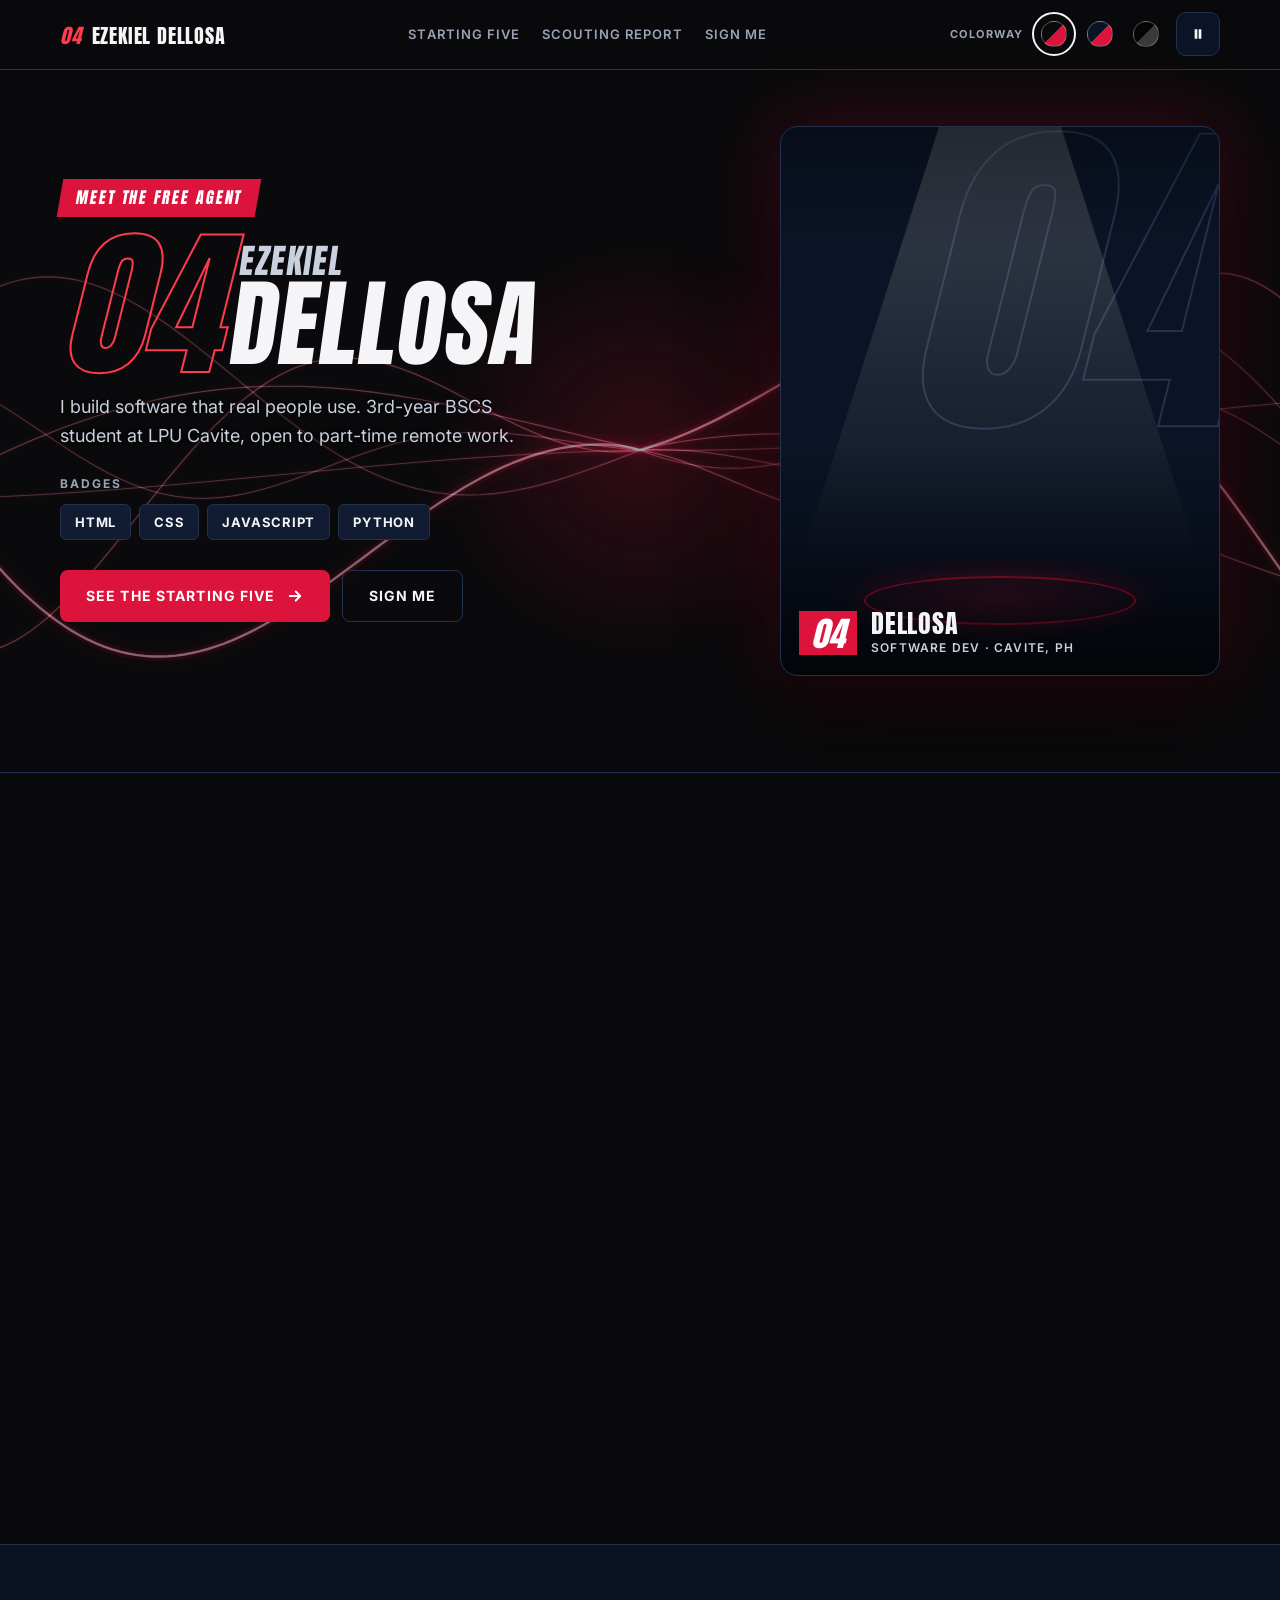
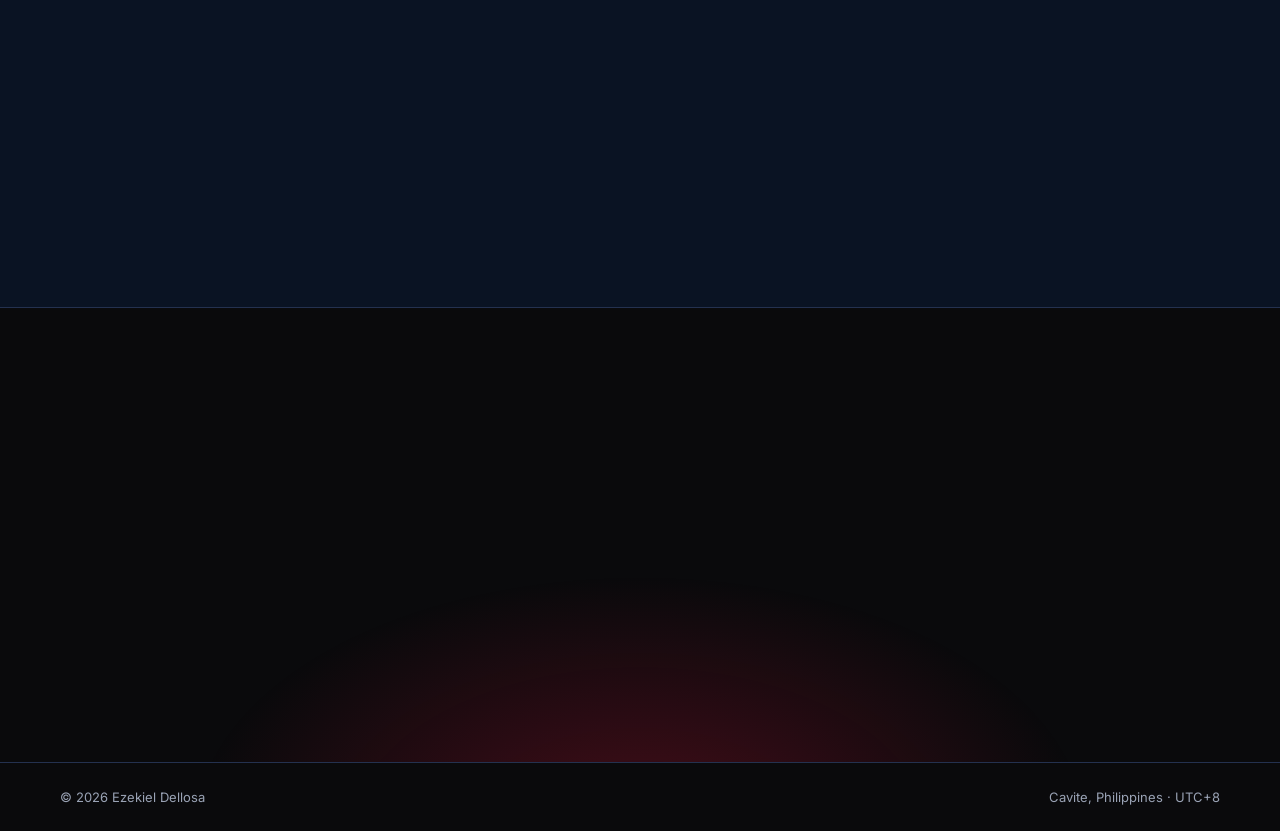
==== index.html @ 6b22ef7d "your message" ====
<!DOCTYPE html>
<html lang="en" data-colorway="crimson" data-motion="on">
<head>
  <meta charset="UTF-8">
  <meta name="viewport" content="width=device-width, initial-scale=1">
  <title>Ezekiel Dellosa | Software Developer</title>
  <meta name="description" content="Ezekiel Dellosa, #04. BSCS student at LPU Cavite building software for real clients. Open to part-time remote developer work.">
  <meta name="theme-color" content="#0A0A0C">
  <meta property="og:title" content="Ezekiel Dellosa | Software Developer">
  <meta property="og:description" content="Free agent. Open to part-time remote developer work.">
  <meta property="og:type" content="website">
  <link rel="icon" href="assets/favicon.svg" type="image/svg+xml">
  <link rel="preconnect" href="https://fonts.googleapis.com">
  <link rel="preconnect" href="https://fonts.gstatic.com" crossorigin>
  <link href="https://fonts.googleapis.com/css2?family=Anton&family=Inter:wght@400;500;600;700&display=swap" rel="stylesheet">
  <link rel="stylesheet" href="css/style.css">
  <script>
    (function () {
      var root = document.documentElement;
      root.classList.add('js');
      try {
        var saved = localStorage.getItem('colorway');
        if (saved === 'crimson' || saved === 'navy' || saved === 'blackout') {
          root.setAttribute('data-colorway', saved);
        }
        if (localStorage.getItem('motion') === 'off') {
          root.setAttribute('data-motion', 'off');
        }
      } catch (e) {}
    })();
  </script>
</head>
<body>
  <a class="skip-link" href="#main">Skip to content</a>

  <div class="intro" id="intro" aria-hidden="true">
    <div class="intro__inner">
      <div class="intro__num">04</div>
      <div class="intro__name">Ezekiel Dellosa</div>
      <div class="intro__bar"><span></span></div>
    </div>
  </div>

  <canvas class="threads" id="threads" aria-hidden="true"></canvas>

  <header class="site-header">
    <div class="wrap site-header__row">
      <a class="wordmark" href="#top"><span class="wordmark__num">04</span> Ezekiel Dellosa</a>

      <nav class="nav" aria-label="Main">
        <a href="#projects">Starting Five</a>
        <a href="#about">Scouting Report</a>
        <a href="#contact">Sign Me</a>
      </nav>

      <div class="controls">
        <span class="controls__label" id="colorway-label">Colorway</span>
        <div class="swatches" role="group" aria-labelledby="colorway-label">
          <button class="swatch swatch--crimson" type="button" data-colorway-btn="crimson" aria-pressed="true" aria-label="Crimson and black colorway"></button>
          <button class="swatch swatch--navy" type="button" data-colorway-btn="navy" aria-pressed="false" aria-label="Navy and crimson colorway"></button>
          <button class="swatch swatch--blackout" type="button" data-colorway-btn="blackout" aria-pressed="false" aria-label="Blackout colorway"></button>
        </div>
        <button class="motion-btn" type="button" id="motion-toggle" aria-pressed="false" aria-label="Pause motion">
          <svg class="icon-pause" width="16" height="16" viewBox="0 0 24 24" fill="currentColor" aria-hidden="true"><path d="M7 5h4v14H7zM13 5h4v14h-4z"/></svg>
          <svg class="icon-play" width="16" height="16" viewBox="0 0 24 24" fill="currentColor" aria-hidden="true"><path d="M7 5v14l12-7z"/></svg>
        </button>
      </div>
    </div>
  </header>

  <main id="main">
    <section class="hero" id="top">
      <div class="wrap hero__grid">
        <div class="hero__copy">
          <p class="tag" data-reveal>Meet the free agent</p>

          <h1 class="lockup" data-reveal style="--d: 80ms">
            <span class="lockup__num" aria-hidden="true">04</span>
            <span class="lockup__name">
              <span class="lockup__first">Ezekiel</span>
              <span class="lockup__last">Dellosa</span>
            </span>
          </h1>

          <p class="hero__pitch" data-reveal style="--d: 160ms">
            I build software that real people use. 3rd-year BSCS student at LPU Cavite,
            open to part-time remote work.
          </p>

          <div class="badges" data-reveal style="--d: 240ms">
            <p class="eyebrow">Badges</p>
            <ul>
              <li>HTML</li>
              <li>CSS</li>
              <li>JavaScript</li>
              <li>Python</li>
            </ul>
          </div>

          <div class="cta-row" data-reveal style="--d: 320ms">
            <a class="btn btn--primary" href="#projects">
              <span class="btn__label">See the Starting Five</span>
              <svg class="btn__arrow" width="18" height="18" viewBox="0 0 24 24" fill="none" stroke="currentColor" stroke-width="2.5" stroke-linecap="round" stroke-linejoin="round" aria-hidden="true"><path d="M5 12h14M13 6l6 6-6 6"/></svg>
            </a>
            <a class="btn btn--ghost" href="#contact">
              <span class="btn__label">Sign me</span>
            </a>
          </div>
        </div>

        <div class="stage" id="stage" data-reveal="right" style="--d: 200ms">
          <div class="stage__num" aria-hidden="true">04</div>
          <div class="stage__beam" aria-hidden="true"></div>
          <div class="stage__floor" aria-hidden="true"></div>
          <div class="stage__ring" aria-hidden="true"></div>

          <video class="stage__video" id="player-video" muted loop playsinline preload="metadata" aria-label="Ezekiel Dellosa on the court">
            <source src="assets/player.webm" type="video/webm">
            <source src="assets/player.mp4" type="video/mp4">
          </video>

          <div class="stage__shade" aria-hidden="true"></div>
          <div class="stage__plate" aria-hidden="true">
            <span class="stage__plate-num">04</span>
            <span class="stage__plate-text">
              <strong>Dellosa</strong>
              <small>Software Dev · Cavite, PH</small>
            </span>
          </div>
        </div>
      </div>
    </section>

    <section class="section" id="projects">
      <div class="wrap">
        <p class="eyebrow eyebrow--hi" data-reveal>01 · Starting Five</p>
        <h2 class="section__title" data-reveal style="--d: 60ms">The projects</h2>
        <p class="section__note" data-reveal style="--d: 120ms">Tap the card to flip it and read the stats.</p>

        <div class="cards">
          <button class="flip" type="button" id="flip-card" aria-pressed="false" aria-label="Gym Management System. Flip card to read the stats" data-reveal="left">
            <span class="flip__inner">
              <span class="flip__face flip__front">
                <span class="flip__top"><span class="hi">Rookie card</span><span>#01</span></span>
                <span class="flip__shot">
                  <span class="flip__shot-num" aria-hidden="true">01</span>
                </span>
                <span class="flip__info">
                  <span class="flip__name">Gym Management System</span>
                  <span class="flip__meta">Built for a real client · Tap to flip</span>
                </span>
              </span>
              <span class="flip__face flip__back">
                <span class="flip__back-title">Stat sheet</span>
                <span class="stat">
                  <span class="stat__label">The problem</span>
                  <span class="stat__text">The gym ran its memberships on handwritten log-ins and paper cards, so the finances were hard to track.</span>
                </span>
                <span class="stat">
                  <span class="stat__label">The play</span>
                  <span class="stat__text">Organized member and membership records, plus a clear finance view for the owner.</span>
                </span>
                <span class="stat">
                  <span class="stat__label">Status</span>
                  <span class="stat__text">In development</span>
                </span>
                <span class="flip__meta">Tap to flip back</span>
              </span>
            </span>
          </button>

          <div class="slot" data-reveal style="--d: 100ms">
            <span class="slot__num" aria-hidden="true">02</span>
            <span class="slot__label">#02</span>
            <span class="slot__name">On the bench</span>
            <span class="slot__text">Next project is in the works.</span>
          </div>

          <div class="slot" data-reveal="right" style="--d: 200ms">
            <span class="slot__num" aria-hidden="true">03</span>
            <span class="slot__label">#03</span>
            <span class="slot__name">On the bench</span>
            <span class="slot__text">Roster spot open.</span>
          </div>
        </div>
      </div>
    </section>

    <section class="section section--panel" id="about">
      <div class="wrap about">
        <div class="about__copy">
          <p class="eyebrow eyebrow--hi" data-reveal>02 · Scouting Report</p>
          <h2 class="section__title" data-reveal style="--d: 60ms">The player</h2>
          <p class="about__text" data-reveal style="--d: 120ms">
            3rd-year BSCS student at Lyceum of the Philippines University Cavite.
            I like building things people actually end up using, and I'm looking for a
            part-time developer role I can do from home.
          </p>
        </div>

        <div class="sheet">
          <div class="sheet__cell" data-reveal="left">
            <span class="stat__label">Position</span>
            <span class="sheet__value">Software Dev</span>
          </div>
          <div class="sheet__cell" data-reveal="right" style="--d: 80ms">
            <span class="stat__label">Home court</span>
            <span class="sheet__value">Cavite · UTC+8</span>
          </div>
          <div class="sheet__cell" data-reveal="left" style="--d: 160ms">
            <span class="stat__label">Plays</span>
            <span class="sheet__value">HTML · CSS · JS · Python</span>
          </div>
          <div class="sheet__cell" data-reveal="right" style="--d: 240ms">
            <span class="stat__label">Developing</span>
            <span class="sheet__value">Neon · Supabase · Firebase</span>
          </div>
        </div>
      </div>
    </section>

    <section class="section contact" id="contact">
      <div class="wrap contact__inner">
        <p class="eyebrow eyebrow--hi" data-reveal>03 · Sign Me</p>
        <h2 class="contact__title" data-reveal style="--d: 60ms">Ready to sign.</h2>
        <p class="contact__text" data-reveal style="--d: 120ms">
          Open to part-time, work-from-home developer roles. Email is the fastest way to reach me.
        </p>
        <div class="cta-row cta-row--center" data-reveal style="--d: 180ms">
          <!-- TODO: put my email here -->
          <a class="btn btn--primary" href="mailto:">
            <span class="btn__label">Email me</span>
            <svg class="btn__arrow" width="18" height="18" viewBox="0 0 24 24" fill="none" stroke="currentColor" stroke-width="2.5" stroke-linecap="round" stroke-linejoin="round" aria-hidden="true"><path d="M5 12h14M13 6l6 6-6 6"/></svg>
          </a>
          <a class="btn btn--ghost" href="https://github.com/zleww" target="_blank" rel="noopener">
            <span class="btn__label">GitHub</span>
          </a>
        </div>
      </div>
    </section>
  </main>

  <footer class="site-footer">
    <div class="wrap site-footer__row">
      <span>&copy; <span id="year">2026</span> Ezekiel Dellosa</span>
      <span>Cavite, Philippines · UTC+8</span>
    </div>
  </footer>

  <script src="js/threads.js" defer></script>
  <script src="js/main.js" defer></script>
</body>
</html>
---- css/style.css ----
/* ---------- colorways ---------- */

:root,
[data-colorway="crimson"] {
  --bg: #0a0a0c;
  --panel: #0b1426;
  --panel-2: #111c33;
  --line: #24314f;
  --accent: #dc143c;
  --on-accent: #ffffff;
  --hi: #ff3b4e;
  --glow: rgba(220, 20, 60, 0.28);
  --shine: rgba(255, 255, 255, 0.35);
  --thread: 220, 20, 60;
  --thread-core: 255, 214, 222;

  --text: #f5f5f7;
  --soft: #c9d0de;
  --muted: #9aa3b5;

  --display: "Anton", Impact, "Arial Narrow Bold", sans-serif;
  --body: "Inter", system-ui, -apple-system, "Segoe UI", sans-serif;
}

[data-colorway="navy"] {
  --bg: #0b1426;
  --panel: #111c33;
  --panel-2: #1a2848;
  --line: #2a3a5e;
  --glow: rgba(220, 20, 60, 0.24);
}

[data-colorway="blackout"] {
  --bg: #050505;
  --panel: #111111;
  --panel-2: #1c1c1c;
  --line: #2c2c2c;
  --accent: #f5f5f7;
  --on-accent: #0a0a0c;
  --hi: #f5f5f7;
  --glow: rgba(245, 245, 247, 0.14);
  --shine: rgba(0, 0, 0, 0.18);
  --thread: 235, 235, 240;
  --thread-core: 255, 255, 255;
}

/* ---------- base ---------- */

*,
*::before,
*::after {
  box-sizing: border-box;
}

html {
  scroll-behavior: smooth;
  -webkit-text-size-adjust: 100%;
}

body {
  margin: 0;
  background: var(--bg);
  color: var(--text);
  font-family: var(--body);
  font-size: 16px;
  line-height: 1.6;
  overflow-x: hidden;
  transition: background-color 0.4s ease;
}

h1,
h2,
p,
ul {
  margin: 0;
}

ul {
  padding: 0;
  list-style: none;
}

a {
  color: inherit;
  text-decoration: none;
}

button {
  font: inherit;
  color: inherit;
}

a:focus-visible,
button:focus-visible {
  outline: 2px solid var(--hi);
  outline-offset: 3px;
}

.wrap {
  width: 100%;
  max-width: 1200px;
  margin: 0 auto;
  padding: 0 20px;
}

.skip-link {
  position: absolute;
  left: 12px;
  top: -60px;
  z-index: 200;
  padding: 10px 16px;
  background: var(--accent);
  color: var(--on-accent);
  font-weight: 700;
  border-radius: 6px;
}

.skip-link:focus {
  top: 12px;
}

.eyebrow {
  font-size: 12px;
  font-weight: 700;
  letter-spacing: 0.16em;
  text-transform: uppercase;
  color: var(--muted);
}

.eyebrow--hi,
.hi {
  color: var(--hi);
}

/* ---------- background threads ---------- */

.threads {
  position: fixed;
  inset: 0;
  width: 100%;
  height: 100%;
  z-index: 0;
  pointer-events: none;
  opacity: 0.6;
}

.site-header,
main,
.site-footer {
  position: relative;
  z-index: 1;
}

/* ---------- opening ---------- */

.intro {
  display: none;
}

.js .intro {
  position: fixed;
  inset: 0;
  z-index: 100;
  display: flex;
  align-items: center;
  justify-content: center;
  background: var(--bg);
  clip-path: inset(0 0 0 0);
  transition: clip-path 0.75s cubic-bezier(0.7, 0, 0.2, 1);
}

.js .intro.is-leaving {
  clip-path: inset(0 0 100% 0);
}

.js .intro.is-gone {
  display: none;
}

.intro__inner {
  display: flex;
  flex-direction: column;
  align-items: center;
  gap: 10px;
  padding: 0 20px;
  text-align: center;
  transition: transform 0.75s cubic-bezier(0.7, 0, 0.2, 1), opacity 0.5s ease;
}

.intro.is-leaving .intro__inner {
  transform: translateY(-40px);
  opacity: 0;
}

.intro__num {
  font-family: var(--display);
  font-style: italic;
  font-size: clamp(120px, 30vw, 240px);
  line-height: 0.85;
  color: transparent;
  -webkit-text-stroke: 2px var(--hi);
  animation: intro-num 0.7s cubic-bezier(0.2, 0.8, 0.2, 1) both;
}

.intro__name {
  font-family: var(--display);
  font-size: clamp(26px, 6vw, 44px);
  letter-spacing: 0.06em;
  text-transform: uppercase;
  animation: intro-name 0.6s cubic-bezier(0.2, 0.8, 0.2, 1) 0.25s both;
}

.intro__bar {
  width: min(260px, 60vw);
  height: 4px;
  margin-top: 14px;
  background: var(--line);
  overflow: hidden;
}

.intro__bar span {
  display: block;
  height: 100%;
  background: var(--accent);
  transform-origin: left;
  animation: intro-bar 1.1s cubic-bezier(0.6, 0, 0.2, 1) 0.3s both;
}

@keyframes intro-num {
  from { opacity: 0; transform: scale(1.5) skewX(-8deg); }
  to   { opacity: 1; transform: scale(1) skewX(-8deg); }
}

@keyframes intro-name {
  from { opacity: 0; transform: translateY(18px); letter-spacing: 0.3em; }
  to   { opacity: 1; transform: translateY(0); letter-spacing: 0.06em; }
}

@keyframes intro-bar {
  from { transform: scaleX(0); }
  to   { transform: scaleX(1); }
}

/* ---------- scroll reveal ---------- */

.js [data-reveal] {
  opacity: 0;
  transform: translateY(28px);
  transition: opacity 0.6s ease-out, transform 0.6s cubic-bezier(0.2, 0.8, 0.2, 1);
  transition-delay: var(--d, 0ms);
}

.js [data-reveal="left"] {
  transform: translateX(-36px);
}

.js [data-reveal="right"] {
  transform: translateX(36px);
}

.js [data-reveal].is-in {
  opacity: 1;
  transform: none;
}

/* ---------- header ---------- */

.site-header {
  border-bottom: 1px solid var(--line);
  background: var(--bg);
  background: color-mix(in srgb, var(--bg) 82%, transparent);
  -webkit-backdrop-filter: blur(10px);
  backdrop-filter: blur(10px);
  transition: background-color 0.4s ease;
}

.site-header__row {
  display: flex;
  flex-wrap: wrap;
  align-items: center;
  justify-content: space-between;
  gap: 6px 24px;
  padding-top: 12px;
  padding-bottom: 12px;
}

.wordmark {
  display: inline-flex;
  align-items: baseline;
  gap: 10px;
  min-height: 44px;
  padding-top: 8px;
  font-family: var(--display);
  font-size: 20px;
  letter-spacing: 0.04em;
  text-transform: uppercase;
  white-space: nowrap;
}

.wordmark__num {
  color: var(--hi);
  font-style: italic;
}

.nav {
  display: flex;
  flex-wrap: wrap;
  gap: 0 22px;
  font-size: 13px;
  font-weight: 600;
  letter-spacing: 0.08em;
  text-transform: uppercase;
}

.nav a {
  position: relative;
  display: block;
  padding: 12px 0;
  color: var(--muted);
  transition: color 0.2s ease;
}

.nav a::after {
  content: "";
  position: absolute;
  left: 0;
  right: 0;
  bottom: 6px;
  height: 2px;
  background: var(--accent);
  transform: scaleX(0);
  transform-origin: left;
  transition: transform 0.25s ease-out;
}

.nav a:hover {
  color: var(--text);
}

.nav a:hover::after {
  transform: scaleX(1);
}

.controls {
  display: flex;
  align-items: center;
  gap: 8px;
}

.controls__label {
  font-size: 11px;
  font-weight: 700;
  letter-spacing: 0.14em;
  text-transform: uppercase;
  color: var(--muted);
}

.swatches {
  display: flex;
  gap: 2px;
}

.swatch {
  width: 44px;
  height: 44px;
  padding: 7px;
  background: none;
  border: 2px solid transparent;
  border-radius: 50%;
  cursor: pointer;
  transition: transform 0.16s ease-out, border-color 0.2s ease;
}

.swatch::before {
  content: "";
  display: block;
  width: 100%;
  height: 100%;
  border-radius: 50%;
  border: 1px solid rgba(255, 255, 255, 0.25);
}

.swatch--crimson::before  { background: linear-gradient(135deg, #0a0a0c 50%, #dc143c 50%); }
.swatch--navy::before     { background: linear-gradient(135deg, #0b1426 50%, #dc143c 50%); }
.swatch--blackout::before { background: linear-gradient(135deg, #050505 50%, #3a3a3a 50%); }

.swatch:hover {
  transform: scale(1.08);
}

.swatch[aria-pressed="true"] {
  border-color: var(--text);
}

.motion-btn {
  display: flex;
  align-items: center;
  justify-content: center;
  width: 44px;
  height: 44px;
  background: var(--panel);
  border: 1px solid var(--line);
  border-radius: 10px;
  cursor: pointer;
  transition: border-color 0.2s ease, transform 0.15s ease-out;
}

.motion-btn:hover {
  border-color: var(--hi);
}

.motion-btn:active {
  transform: scale(0.94);
}

.motion-btn .icon-play,
[data-motion="off"] .motion-btn .icon-pause {
  display: none;
}

[data-motion="off"] .motion-btn .icon-play {
  display: block;
}

/* ---------- buttons ---------- */

.btn {
  position: relative;
  isolation: isolate;
  display: inline-flex;
  align-items: center;
  justify-content: center;
  gap: 10px;
  min-height: 52px;
  padding: 0 26px;
  border-radius: 8px;
  overflow: hidden;
  font-size: 14px;
  font-weight: 700;
  letter-spacing: 0.08em;
  text-transform: uppercase;
  cursor: pointer;
  transition: transform 0.2s ease-out, box-shadow 0.3s ease-out, color 0.3s ease, border-color 0.3s ease;
}

.btn__label,
.btn__arrow {
  position: relative;
  z-index: 1;
}

.btn__arrow {
  transition: transform 0.25s cubic-bezier(0.2, 0.8, 0.2, 1);
}

.btn:hover {
  transform: translateY(-3px);
}

.btn:hover .btn__arrow {
  transform: translateX(6px);
}

.btn:active {
  transform: translateY(0) scale(0.97);
  transition-duration: 0.08s;
}

.btn--primary {
  background: var(--accent);
  color: var(--on-accent);
  animation: btn-ring 3.2s ease-out infinite;
}

.btn--primary::before {
  content: "";
  position: absolute;
  top: 0;
  bottom: 0;
  left: 0;
  width: 60%;
  z-index: 0;
  background: linear-gradient(90deg, transparent, var(--shine), transparent);
  transform: translateX(-180%) skewX(-20deg);
  animation: btn-shine 4.5s ease-in-out infinite;
}

.btn--primary:hover {
  box-shadow: 0 14px 34px var(--glow);
  animation-play-state: paused;
}

.btn--ghost {
  border: 1px solid var(--line);
  color: var(--text);
}

.btn--ghost::before {
  content: "";
  position: absolute;
  inset: 0;
  z-index: 0;
  background: var(--accent);
  transform: scaleX(0);
  transform-origin: left;
  transition: transform 0.35s cubic-bezier(0.2, 0.8, 0.2, 1);
}

.btn--ghost:hover {
  color: var(--on-accent);
  border-color: var(--accent);
}

.btn--ghost:hover::before {
  transform: scaleX(1);
}

@keyframes btn-shine {
  0%, 55% { transform: translateX(-180%) skewX(-20deg); }
  100%    { transform: translateX(320%) skewX(-20deg); }
}

@keyframes btn-ring {
  0%        { box-shadow: 0 0 0 0 var(--glow); }
  60%, 100% { box-shadow: 0 0 0 16px transparent; }
}

.cta-row {
  display: flex;
  flex-wrap: wrap;
  gap: 12px;
}

.cta-row--center {
  justify-content: center;
}

/* ---------- hero ---------- */

.hero {
  position: relative;
  padding: 40px 0 72px;
}

.hero__grid {
  display: flex;
  flex-wrap: wrap;
  align-items: center;
  gap: 40px 56px;
}

.hero__copy {
  flex: 1 1 380px;
  min-width: 0;
}

.tag {
  display: inline-block;
  padding: 6px 16px;
  background: var(--accent);
  color: var(--on-accent);
  font-family: var(--display);
  font-size: 16px;
  letter-spacing: 0.12em;
  text-transform: uppercase;
}

.js .tag[data-reveal] {
  transform: translateY(28px) skewX(-10deg);
}

.js .tag[data-reveal].is-in,
.tag {
  transform: skewX(-10deg);
}

.lockup {
  display: flex;
  align-items: flex-end;
  gap: 16px;
  margin-top: 24px;
  font-weight: 400;
}

.lockup__num {
  font-family: var(--display);
  font-style: italic;
  font-size: clamp(96px, 14vw, 160px);
  line-height: 0.8;
  color: transparent;
  -webkit-text-stroke: 2px var(--hi);
}

.lockup__name {
  display: flex;
  flex-direction: column;
  min-width: 0;
  font-family: var(--display);
  text-transform: uppercase;
  transform: skewX(-8deg);
}

.lockup__first {
  font-size: clamp(24px, 3.2vw, 34px);
  line-height: 1;
  letter-spacing: 0.04em;
  color: var(--soft);
}

.lockup__last {
  font-size: clamp(50px, 8vw, 96px);
  line-height: 0.95;
  letter-spacing: 0.01em;
}

.hero__pitch {
  max-width: 480px;
  margin-top: 24px;
  font-size: 18px;
  color: var(--soft);
  text-shadow: 0 0 14px var(--bg), 0 0 4px var(--bg);
}

.badges {
  margin-top: 24px;
}

.badges ul {
  display: flex;
  flex-wrap: wrap;
  gap: 8px;
  margin-top: 10px;
}

.badges li {
  padding: 7px 14px;
  background: var(--panel-2);
  border: 1px solid var(--line);
  border-radius: 6px;
  font-size: 13px;
  font-weight: 700;
  letter-spacing: 0.06em;
  text-transform: uppercase;
  transition: border-color 0.2s ease, transform 0.2s ease-out;
}

.badges li:hover {
  border-color: var(--hi);
  transform: translateY(-2px);
}

.hero .cta-row {
  margin-top: 30px;
}

/* ---------- player stage ---------- */

.stage {
  position: relative;
  flex: 0 1 440px;
  width: 100%;
  max-width: 440px;
  margin: 0 auto;
  aspect-ratio: 4 / 5;
  overflow: hidden;
  background: var(--panel);
  border: 1px solid var(--line);
  border-radius: 18px;
  box-shadow: 0 40px 90px rgba(0, 0, 0, 0.55), 0 0 80px var(--glow);
  transition: background-color 0.4s ease, border-color 0.4s ease, box-shadow 0.4s ease;
}

.stage__num {
  position: absolute;
  right: -4%;
  top: 2%;
  font-family: var(--display);
  font-style: italic;
  font-size: clamp(220px, 60vw, 340px);
  line-height: 0.85;
  color: transparent;
  -webkit-text-stroke: 2px var(--line);
}

.stage__beam {
  position: absolute;
  left: 50%;
  top: -40px;
  width: 110%;
  height: 110%;
  margin-left: -55%;
  background: linear-gradient(to bottom, rgba(255, 246, 232, 0.2), transparent 80%);
  clip-path: polygon(40% 0, 60% 0, 100% 100%, 0 100%);
  animation: beam 18s ease-in-out infinite alternate;
}

.stage__floor {
  position: absolute;
  left: 50%;
  bottom: 6%;
  width: 80%;
  height: 16%;
  margin-left: -40%;
  border-radius: 50%;
  background: radial-gradient(closest-side, var(--glow), transparent);
  animation: floor 9s ease-in-out infinite alternate;
}

.stage__ring {
  position: absolute;
  left: 50%;
  bottom: 9%;
  width: 62%;
  height: 9%;
  margin-left: -31%;
  border: 2px solid var(--accent);
  border-radius: 50%;
  box-shadow: 0 0 24px var(--glow);
  opacity: 0.85;
}

.stage__video {
  position: absolute;
  inset: 0;
  width: 100%;
  height: 100%;
  object-fit: cover;
  opacity: 0;
  transition: opacity 0.6s ease;
}

.stage.has-video .stage__video {
  opacity: 1;
}

.stage.has-video .stage__num,
.stage.has-video .stage__beam,
.stage.has-video .stage__floor,
.stage.has-video .stage__ring {
  display: none;
}

.stage__shade {
  position: absolute;
  inset: 0;
  background:
    linear-gradient(to top, rgba(0, 0, 0, 0.78), transparent 42%),
    linear-gradient(to bottom, rgba(0, 0, 0, 0.35), transparent 22%);
  pointer-events: none;
}

.stage__plate {
  position: absolute;
  left: 18px;
  right: 18px;
  bottom: 18px;
  display: flex;
  align-items: center;
  gap: 14px;
}

.stage__plate-num {
  padding: 2px 12px 0;
  background: var(--accent);
  color: var(--on-accent);
  font-family: var(--display);
  font-style: italic;
  font-size: 34px;
  line-height: 1.25;
}

.stage__plate-text {
  display: flex;
  flex-direction: column;
  min-width: 0;
}

.stage__plate-text strong {
  font-family: var(--display);
  font-weight: 400;
  font-size: 26px;
  line-height: 1.1;
  letter-spacing: 0.03em;
  text-transform: uppercase;
}

.stage__plate-text small {
  font-size: 12px;
  font-weight: 600;
  letter-spacing: 0.1em;
  text-transform: uppercase;
  color: var(--soft);
}

@keyframes beam {
  from { opacity: 0.55; transform: translateX(-4%); }
  to   { opacity: 1; transform: translateX(4%); }
}

@keyframes floor {
  from { opacity: 0.7; transform: scaleX(0.9); }
  to   { opacity: 1; transform: scaleX(1.05); }
}

/* ---------- sections ---------- */

.section {
  padding: 80px 0;
  border-top: 1px solid var(--line);
}

.section--panel {
  background: var(--panel);
  background: color-mix(in srgb, var(--panel) 90%, transparent);
  transition: background-color 0.4s ease;
}

.section__title {
  margin-top: 10px;
  font-family: var(--display);
  font-weight: 400;
  font-size: clamp(42px, 7vw, 68px);
  line-height: 1;
  text-transform: uppercase;
}

.section__note {
  margin-top: 12px;
  color: var(--muted);
}

/* ---------- project cards ---------- */

.cards {
  display: grid;
  grid-template-columns: repeat(auto-fit, minmax(min(300px, 100%), 1fr));
  gap: 24px;
  margin-top: 36px;
}

.flip {
  display: block;
  height: 440px;
  padding: 0;
  background: none;
  border: none;
  border-radius: 16px;
  text-align: left;
  cursor: pointer;
  perspective: 1200px;
}

.flip__inner {
  position: relative;
  display: block;
  width: 100%;
  height: 100%;
  transform-style: preserve-3d;
  transition: transform 0.7s cubic-bezier(0.3, 0.9, 0.3, 1);
}

.flip:hover .flip__inner {
  transform: translateY(-6px) rotateY(6deg);
}

.flip[aria-pressed="true"] .flip__inner {
  transform: rotateY(180deg);
}

.flip__face {
  position: absolute;
  inset: 0;
  display: flex;
  flex-direction: column;
  overflow: hidden;
  border: 10px solid var(--accent);
  border-radius: 16px;
  -webkit-backface-visibility: hidden;
  backface-visibility: hidden;
  box-shadow: 0 30px 60px rgba(0, 0, 0, 0.5);
}

.flip__front {
  background: var(--bg);
}

.flip__back {
  gap: 16px;
  padding: 20px;
  background: var(--panel);
  transform: rotateY(180deg);
}

.flip__top {
  display: flex;
  justify-content: space-between;
  padding: 12px 14px;
  font-size: 11px;
  font-weight: 700;
  letter-spacing: 0.14em;
  text-transform: uppercase;
  color: var(--muted);
}

.flip__shot {
  position: relative;
  flex: 1;
  margin: 0 14px;
  overflow: hidden;
  background:
    radial-gradient(70% 90% at 50% 110%, var(--glow), transparent 70%),
    var(--panel);
  border: 1px solid var(--line);
  border-radius: 6px;
}

.flip__shot-num {
  position: absolute;
  right: 4px;
  bottom: -18px;
  font-family: var(--display);
  font-style: italic;
  font-size: 170px;
  line-height: 1;
  color: transparent;
  -webkit-text-stroke: 2px var(--line);
}

.flip__info {
  display: flex;
  flex-direction: column;
  gap: 6px;
  margin-top: 14px;
  padding: 14px;
  background: var(--panel);
}

.flip__name {
  font-family: var(--display);
  font-size: 30px;
  line-height: 1;
  text-transform: uppercase;
}

.flip__meta {
  font-size: 12px;
  font-weight: 600;
  letter-spacing: 0.1em;
  text-transform: uppercase;
  color: var(--muted);
}

.flip__back .flip__meta {
  margin-top: auto;
}

.flip__back-title {
  font-family: var(--display);
  font-size: 26px;
  text-transform: uppercase;
}

.stat {
  display: flex;
  flex-direction: column;
  gap: 4px;
}

.stat__label {
  font-size: 11px;
  font-weight: 700;
  letter-spacing: 0.14em;
  text-transform: uppercase;
  color: var(--hi);
}

.stat__text {
  font-size: 15px;
  line-height: 1.5;
  color: var(--soft);
}

.slot {
  position: relative;
  display: flex;
  flex-direction: column;
  justify-content: flex-end;
  gap: 4px;
  min-height: 440px;
  padding: 24px;
  overflow: hidden;
  border: 2px dashed var(--line);
  border-radius: 16px;
}

.slot__num {
  position: absolute;
  right: 10px;
  top: 0;
  font-family: var(--display);
  font-style: italic;
  font-size: 190px;
  line-height: 1;
  color: transparent;
  -webkit-text-stroke: 2px var(--line);
}

.slot__label {
  font-size: 11px;
  font-weight: 700;
  letter-spacing: 0.14em;
  color: var(--muted);
}

.slot__name {
  font-family: var(--display);
  font-size: 28px;
  line-height: 1.05;
  text-transform: uppercase;
}

.slot__text {
  color: var(--muted);
}

/* ---------- about ---------- */

.about {
  display: flex;
  flex-wrap: wrap;
  gap: 40px 64px;
}

.about__copy {
  flex: 1 1 380px;
  min-width: 0;
}

.about__text {
  max-width: 520px;
  margin-top: 20px;
  font-size: 17px;
  color: var(--soft);
}

.sheet {
  flex: 1 1 320px;
  min-width: 0;
  display: grid;
  grid-template-columns: repeat(auto-fit, minmax(min(200px, 100%), 1fr));
  gap: 12px;
  align-content: start;
}

.sheet__cell {
  display: flex;
  flex-direction: column;
  gap: 4px;
  padding: 16px;
  background: var(--bg);
  border: 1px solid var(--line);
  border-radius: 10px;
  transition: background-color 0.4s ease, border-color 0.4s ease;
}

.sheet__value {
  font-family: var(--display);
  font-size: 22px;
  line-height: 1.2;
  text-transform: uppercase;
}

/* ---------- contact ---------- */

.contact {
  position: relative;
  padding: 96px 0;
  text-align: center;
  overflow: hidden;
}

.contact::before {
  content: "";
  position: absolute;
  inset: 0;
  background: radial-gradient(50% 80% at 50% 115%, var(--glow), transparent 70%);
  pointer-events: none;
}

.contact__inner {
  position: relative;
}

.contact__title {
  margin-top: 10px;
  font-family: var(--display);
  font-weight: 400;
  font-size: clamp(46px, 8vw, 80px);
  line-height: 1;
  text-transform: uppercase;
}

.contact__text {
  max-width: 460px;
  margin: 16px auto 0;
  font-size: 17px;
  color: var(--soft);
}

.contact .cta-row {
  margin-top: 30px;
}

/* ---------- footer ---------- */

.site-footer {
  border-top: 1px solid var(--line);
  background: var(--bg);
}

.site-footer__row {
  display: flex;
  flex-wrap: wrap;
  justify-content: space-between;
  gap: 8px;
  padding-top: 24px;
  padding-bottom: 24px;
  font-size: 13px;
  color: var(--muted);
}

/* ---------- larger screens ---------- */

@media (min-width: 900px) {
  .site-header {
    position: sticky;
    top: 0;
    z-index: 50;
  }

  .hero {
    padding: 56px 0 96px;
  }

  .section {
    scroll-margin-top: 68px;
  }

  .stage {
    margin: 0;
  }
}

/* ---------- small screens ---------- */

@media (max-width: 599px) {
  .controls__label {
    display: none;
  }

  .nav {
    order: 3;
    width: 100%;
    justify-content: space-between;
    gap: 0 12px;
    font-size: 12px;
  }

  .hero {
    padding-top: 28px;
  }

  .lockup {
    gap: 12px;
  }

  .cta-row .btn {
    flex: 1 1 auto;
  }

  .section {
    padding: 64px 0;
  }
}

/* ---------- motion off ---------- */

[data-motion="off"] *,
[data-motion="off"] *::before,
[data-motion="off"] *::after {
  animation-play-state: paused !important;
}

@media (prefers-reduced-motion: reduce) {
  html {
    scroll-behavior: auto;
  }

  *,
  *::before,
  *::after {
    animation: none !important;
    transition-duration: 0.01ms !important;
    transition-delay: 0ms !important;
  }

  .js [data-reveal] {
    opacity: 1;
    transform: none;
  }

  .js .tag[data-reveal] {
    transform: skewX(-10deg);
  }
}
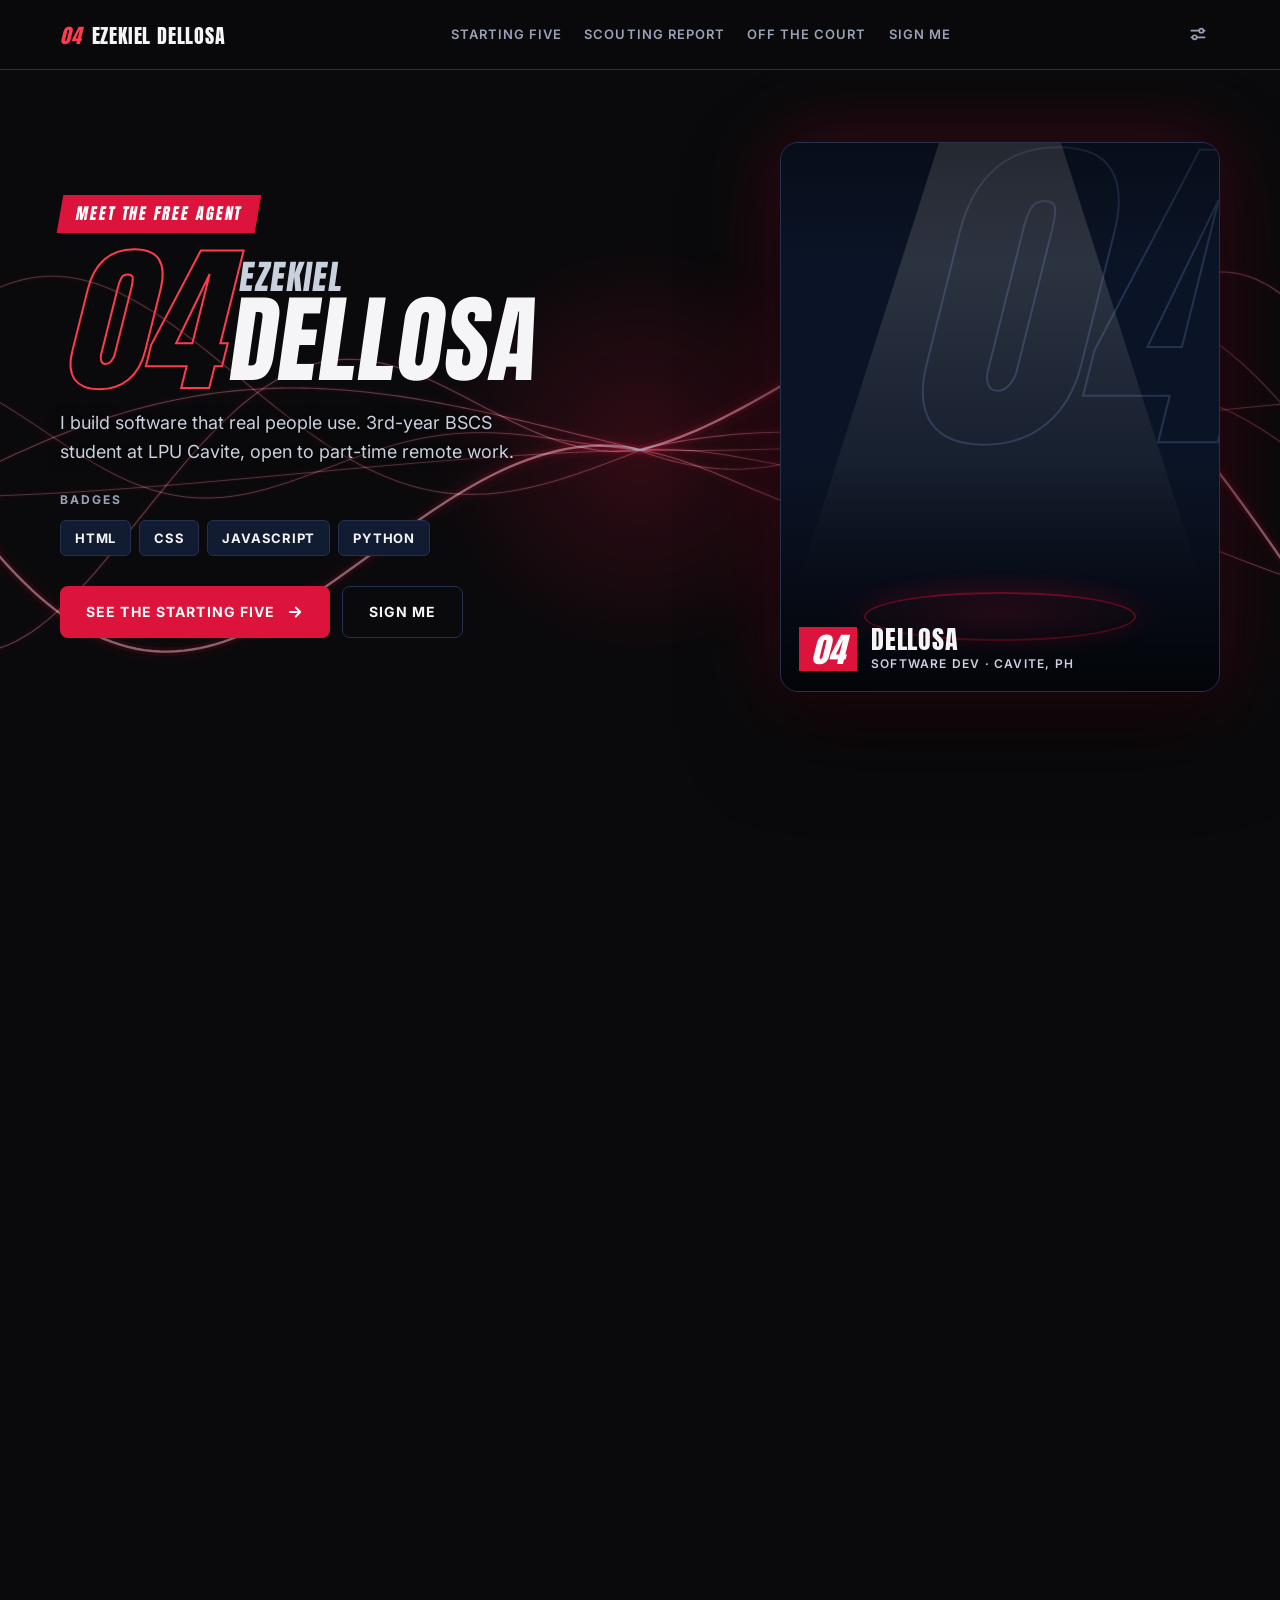
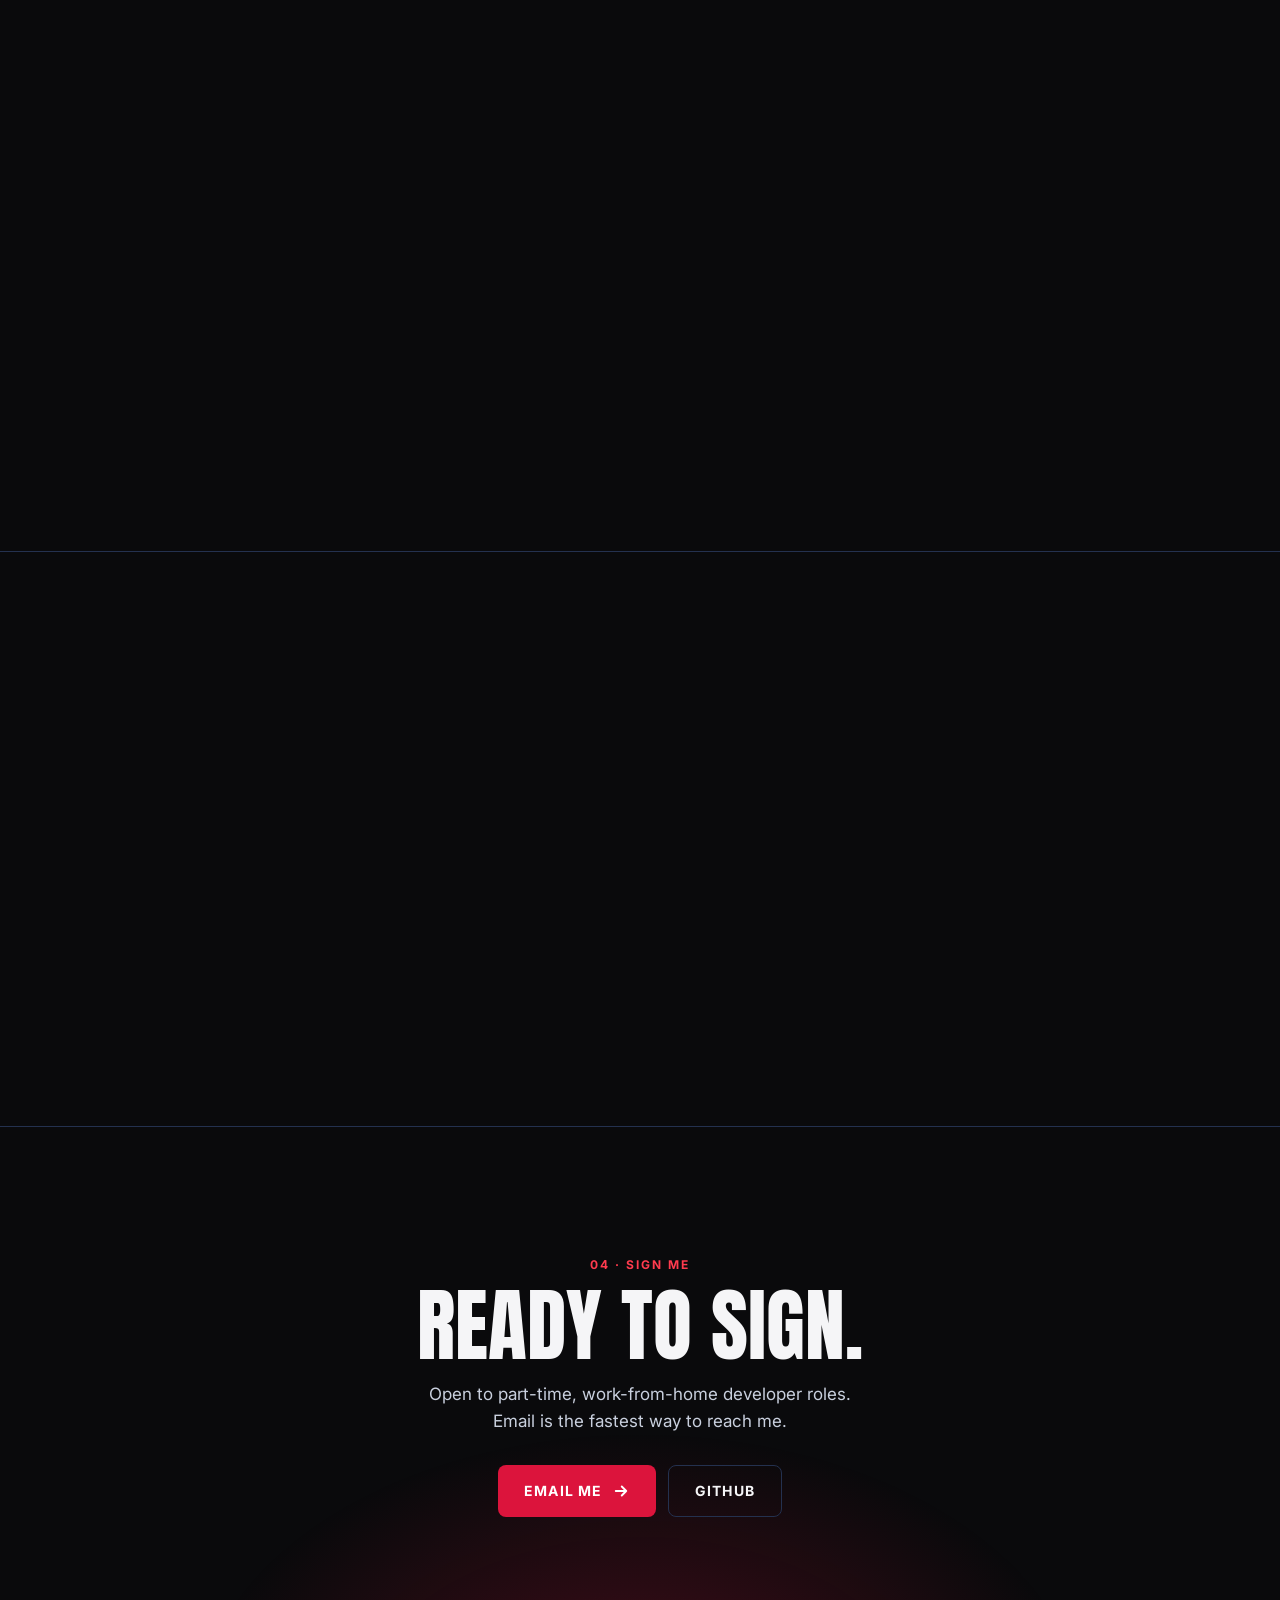
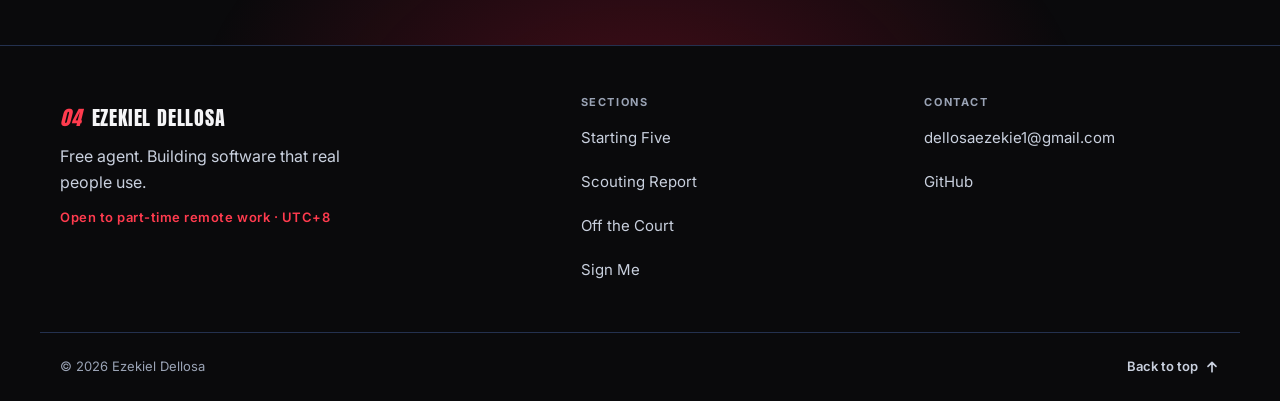
==== commit 59277613: "Add settings popover, project data file, Off the Court section, footer and 404 page" ====
--- a/index.html
+++ b/index.html
@@ -9,6 +9,12 @@
   <meta property="og:title" content="Ezekiel Dellosa | Software Developer">
   <meta property="og:description" content="Free agent. Open to part-time remote developer work.">
   <meta property="og:type" content="website">
+  <meta property="og:site_name" content="Ezekiel Dellosa">
+  <meta name="twitter:card" content="summary">
+  <meta name="twitter:title" content="Ezekiel Dellosa | Software Developer">
+  <meta name="twitter:description" content="Free agent. Open to part-time remote developer work.">
+  <!-- TODO: after the site is live, add og:url and og:image (+ twitter:image) with the full https:// address.
+       share images can't use relative paths. when the image is added, change twitter:card to summary_large_image -->
   <link rel="icon" href="assets/favicon.svg" type="image/svg+xml">
   <link rel="preconnect" href="https://fonts.googleapis.com">
   <link rel="preconnect" href="https://fonts.gstatic.com" crossorigin>
@@ -30,7 +36,7 @@
     })();
   </script>
 </head>
-<body>
+<body id="top">
   <a class="skip-link" href="#main">Skip to content</a>
 
   <div class="intro" id="intro" aria-hidden="true">
@@ -47,29 +53,42 @@
     <div class="wrap site-header__row">
       <a class="wordmark" href="#top"><span class="wordmark__num">04</span> Ezekiel Dellosa</a>
 
-      <nav class="nav" aria-label="Main">
+      <nav class="nav" id="nav" aria-label="Main">
         <a href="#projects">Starting Five</a>
         <a href="#about">Scouting Report</a>
+        <a href="#off-court">Off the Court</a>
         <a href="#contact">Sign Me</a>
       </nav>
 
-      <div class="controls">
-        <span class="controls__label" id="colorway-label">Colorway</span>
-        <div class="swatches" role="group" aria-labelledby="colorway-label">
-          <button class="swatch swatch--crimson" type="button" data-colorway-btn="crimson" aria-pressed="true" aria-label="Crimson and black colorway"></button>
-          <button class="swatch swatch--navy" type="button" data-colorway-btn="navy" aria-pressed="false" aria-label="Navy and crimson colorway"></button>
-          <button class="swatch swatch--blackout" type="button" data-colorway-btn="blackout" aria-pressed="false" aria-label="Blackout colorway"></button>
-        </div>
-        <button class="motion-btn" type="button" id="motion-toggle" aria-pressed="false" aria-label="Pause motion">
-          <svg class="icon-pause" width="16" height="16" viewBox="0 0 24 24" fill="currentColor" aria-hidden="true"><path d="M7 5h4v14H7zM13 5h4v14h-4z"/></svg>
-          <svg class="icon-play" width="16" height="16" viewBox="0 0 24 24" fill="currentColor" aria-hidden="true"><path d="M7 5v14l12-7z"/></svg>
+      <div class="settings" id="settings">
+        <button class="settings__btn" type="button" id="settings-toggle" aria-expanded="false" aria-controls="settings-panel" aria-label="Display settings">
+          <svg width="20" height="20" viewBox="0 0 24 24" fill="none" stroke="currentColor" stroke-width="2" stroke-linecap="round" aria-hidden="true"><path d="M4 8h9M19 8h1M4 16h1M11 16h9"/><circle cx="16" cy="8" r="2.5"/><circle cx="8" cy="16" r="2.5"/></svg>
         </button>
-      </div>
+
+        <div class="settings__panel" id="settings-panel" hidden>
+          <p class="settings__label" id="colorway-label">Colorway</p>
+          <div class="swatches" role="group" aria-labelledby="colorway-label">
+            <button class="swatch swatch--crimson" type="button" data-colorway-btn="crimson" aria-pressed="true" aria-label="Crimson and black colorway"></button>
+            <button class="swatch swatch--navy" type="button" data-colorway-btn="navy" aria-pressed="false" aria-label="Navy and crimson colorway"></button>
+            <button class="swatch swatch--blackout" type="button" data-colorway-btn="blackout" aria-pressed="false" aria-label="Blackout colorway"></button>
+          </div>
+
+          <div class="settings__row">
+            <span class="settings__label" id="motion-label">Motion</span>
+            <button class="switch" type="button" id="motion-toggle" role="switch" aria-checked="true" aria-labelledby="motion-label"></button>
+          </div>
+        </div>
+      </div>
+
+      <!-- menu button, only shows on phones -->
+      <button class="settings__btn nav-toggle" type="button" id="nav-toggle" aria-expanded="false" aria-controls="nav" aria-label="Menu">
+        <svg width="20" height="20" viewBox="0 0 24 24" fill="none" stroke="currentColor" stroke-width="2" stroke-linecap="round" aria-hidden="true"><path d="M4 7h16M4 12h16M4 17h16"/></svg>
+      </button>
     </div>
   </header>
 
   <main id="main">
-    <section class="hero" id="top">
+    <section class="hero">
       <div class="wrap hero__grid">
         <div class="hero__copy">
           <p class="tag" data-reveal>Meet the free agent</p>
@@ -114,8 +133,10 @@
           <div class="stage__floor" aria-hidden="true"></div>
           <div class="stage__ring" aria-hidden="true"></div>
 
-          <video class="stage__video" id="player-video" muted loop playsinline preload="metadata" aria-label="Ezekiel Dellosa on the court">
-            <source src="assets/player.webm" type="video/webm">
+          <!-- TODO: add poster="assets/player-poster.jpg" (a frame from the video) once the video is in -->
+          <!-- preload="none" so the video never slows down the first load. main.js loads it when the stage is on screen -->
+          <video class="stage__video" id="player-video" muted loop playsinline preload="none" aria-label="Ezekiel Dellosa on the court">
+            <!-- if I make a webm version, add its source line above the mp4 -->
             <source src="assets/player.mp4" type="video/mp4">
           </video>
 
@@ -137,52 +158,8 @@
         <h2 class="section__title" data-reveal style="--d: 60ms">The projects</h2>
         <p class="section__note" data-reveal style="--d: 120ms">Tap the card to flip it and read the stats.</p>
 
-        <div class="cards">
-          <button class="flip" type="button" id="flip-card" aria-pressed="false" aria-label="Gym Management System. Flip card to read the stats" data-reveal="left">
-            <span class="flip__inner">
-              <span class="flip__face flip__front">
-                <span class="flip__top"><span class="hi">Rookie card</span><span>#01</span></span>
-                <span class="flip__shot">
-                  <span class="flip__shot-num" aria-hidden="true">01</span>
-                </span>
-                <span class="flip__info">
-                  <span class="flip__name">Gym Management System</span>
-                  <span class="flip__meta">Built for a real client · Tap to flip</span>
-                </span>
-              </span>
-              <span class="flip__face flip__back">
-                <span class="flip__back-title">Stat sheet</span>
-                <span class="stat">
-                  <span class="stat__label">The problem</span>
-                  <span class="stat__text">The gym ran its memberships on handwritten log-ins and paper cards, so the finances were hard to track.</span>
-                </span>
-                <span class="stat">
-                  <span class="stat__label">The play</span>
-                  <span class="stat__text">Organized member and membership records, plus a clear finance view for the owner.</span>
-                </span>
-                <span class="stat">
-                  <span class="stat__label">Status</span>
-                  <span class="stat__text">In development</span>
-                </span>
-                <span class="flip__meta">Tap to flip back</span>
-              </span>
-            </span>
-          </button>
-
-          <div class="slot" data-reveal style="--d: 100ms">
-            <span class="slot__num" aria-hidden="true">02</span>
-            <span class="slot__label">#02</span>
-            <span class="slot__name">On the bench</span>
-            <span class="slot__text">Next project is in the works.</span>
-          </div>
-
-          <div class="slot" data-reveal="right" style="--d: 200ms">
-            <span class="slot__num" aria-hidden="true">03</span>
-            <span class="slot__label">#03</span>
-            <span class="slot__name">On the bench</span>
-            <span class="slot__text">Roster spot open.</span>
-          </div>
-        </div>
+        <div class="cards" id="cards"></div>
+        <noscript><p class="section__note">Turn on JavaScript to see the projects.</p></noscript>
       </div>
     </section>
 
@@ -219,35 +196,109 @@
       </div>
     </section>
 
+    <section class="section" id="off-court">
+      <div class="wrap">
+        <p class="eyebrow eyebrow--hi" data-reveal>03 · Off the Court</p>
+        <h2 class="section__title" data-reveal style="--d: 60ms">The person</h2>
+        <p class="section__note" data-reveal style="--d: 120ms">What I'm into when I'm not coding.</p>
+
+        <!-- TODO: rewrite these lines in my own words -->
+        <ul class="court">
+          <li class="court__item" data-reveal>
+            <span class="stat__label">The game</span>
+            <span class="court__name">Basketball</span>
+            <span class="court__text">It's where the 04 comes from.</span>
+          </li>
+          <li class="court__item" data-reveal style="--d: 80ms">
+            <span class="stat__label">Training</span>
+            <span class="court__name">Gym</span>
+            <span class="court__text">Where I am when I'm not on the court.</span>
+          </li>
+          <li class="court__item" data-reveal style="--d: 160ms">
+            <span class="stat__label">Collection</span>
+            <span class="court__name">Sneakers</span>
+            <span class="court__text">I collect them, and the colorway matters.</span>
+          </li>
+          <li class="court__item" data-reveal style="--d: 240ms">
+            <span class="stat__label">Soundtrack</span>
+            <span class="court__name">Music</span>
+            <span class="court__text">There's always something playing.</span>
+          </li>
+          <li class="court__item" data-reveal style="--d: 320ms">
+            <span class="stat__label">Style</span>
+            <span class="court__name">Decorating</span>
+            <span class="court__text">I like things in my own colors. This site has three.</span>
+          </li>
+        </ul>
+      </div>
+    </section>
+
     <section class="section contact" id="contact">
       <div class="wrap contact__inner">
-        <p class="eyebrow eyebrow--hi" data-reveal>03 · Sign Me</p>
+        <p class="eyebrow eyebrow--hi" data-reveal>04 · Sign Me</p>
         <h2 class="contact__title" data-reveal style="--d: 60ms">Ready to sign.</h2>
         <p class="contact__text" data-reveal style="--d: 120ms">
           Open to part-time, work-from-home developer roles. Email is the fastest way to reach me.
         </p>
         <div class="cta-row cta-row--center" data-reveal style="--d: 180ms">
-          <!-- TODO: put my email here -->
-          <a class="btn btn--primary" href="mailto:">
+          <a class="btn btn--primary" href="mailto:dellosaezekie1@gmail.com">
             <span class="btn__label">Email me</span>
             <svg class="btn__arrow" width="18" height="18" viewBox="0 0 24 24" fill="none" stroke="currentColor" stroke-width="2.5" stroke-linecap="round" stroke-linejoin="round" aria-hidden="true"><path d="M5 12h14M13 6l6 6-6 6"/></svg>
           </a>
           <a class="btn btn--ghost" href="https://github.com/zleww" target="_blank" rel="noopener">
             <span class="btn__label">GitHub</span>
           </a>
+          <!-- TODO: add my LinkedIn URL here
+          <a class="btn btn--ghost" href="" target="_blank" rel="noopener">
+            <span class="btn__label">LinkedIn</span>
+          </a>
+          -->
         </div>
       </div>
     </section>
   </main>
 
   <footer class="site-footer">
+    <div class="wrap site-footer__grid">
+      <div class="site-footer__brand">
+        <a class="wordmark" href="#top"><span class="wordmark__num">04</span> Ezekiel Dellosa</a>
+        <p class="site-footer__tag">Free agent. Building software that real people use.</p>
+        <p class="site-footer__status">Open to part-time remote work · UTC+8</p>
+      </div>
+
+      <nav class="site-footer__col" aria-label="Footer">
+        <p class="site-footer__head">Sections</p>
+        <ul>
+          <li><a href="#projects">Starting Five</a></li>
+          <li><a href="#about">Scouting Report</a></li>
+          <li><a href="#off-court">Off the Court</a></li>
+          <li><a href="#contact">Sign Me</a></li>
+        </ul>
+      </nav>
+
+      <div class="site-footer__col">
+        <p class="site-footer__head">Contact</p>
+        <ul>
+          <li><a href="mailto:dellosaezekie1@gmail.com">dellosaezekie1@gmail.com</a></li>
+          <li><a href="https://github.com/zleww" target="_blank" rel="noopener">GitHub</a></li>
+          <!-- TODO: add my LinkedIn URL here
+          <li><a href="" target="_blank" rel="noopener">LinkedIn</a></li>
+          -->
+        </ul>
+      </div>
+    </div>
+
     <div class="wrap site-footer__row">
       <span>&copy; <span id="year">2026</span> Ezekiel Dellosa</span>
-      <span>Cavite, Philippines · UTC+8</span>
+      <a class="site-footer__top" href="#top">
+        Back to top
+        <svg width="16" height="16" viewBox="0 0 24 24" fill="none" stroke="currentColor" stroke-width="2.5" stroke-linecap="round" stroke-linejoin="round" aria-hidden="true"><path d="M12 19V5M6 11l6-6 6 6"/></svg>
+      </a>
     </div>
   </footer>
 
   <script src="js/threads.js" defer></script>
+  <script src="js/projects.js" defer></script>
   <script src="js/main.js" defer></script>
 </body>
 </html>
--- a/css/style.css
+++ b/css/style.css
@@ -245,8 +245,8 @@
 
 .js [data-reveal] {
   opacity: 0;
-  transform: translateY(28px);
-  transition: opacity 0.6s ease-out, transform 0.6s cubic-bezier(0.2, 0.8, 0.2, 1);
+  transform: translateY(36px);
+  transition: opacity 0.7s ease-out, transform 0.7s cubic-bezier(0.2, 0.8, 0.2, 1);
   transition-delay: var(--d, 0ms);
 }
 
@@ -263,9 +263,24 @@
   transform: none;
 }
 
+/* whole section fades in too, smaller move than the elements inside */
+.js main > section {
+  opacity: 0;
+  transform: translateY(32px);
+  transition: opacity 0.7s ease-out, transform 0.7s ease-out;
+}
+
+.js main > section.is-in {
+  opacity: 1;
+  transform: none;
+}
+
 /* ---------- header ---------- */
 
 .site-header {
+  position: sticky;
+  top: 0;
+  z-index: 50;
   border-bottom: 1px solid var(--line);
   background: var(--bg);
   background: color-mix(in srgb, var(--bg) 82%, transparent);
@@ -314,7 +329,9 @@
 
 .nav a {
   position: relative;
-  display: block;
+  display: flex;
+  align-items: center;
+  min-height: 44px;
   padding: 12px 0;
   color: var(--muted);
   transition: color 0.2s ease;
@@ -341,13 +358,57 @@
   transform: scaleX(1);
 }
 
-.controls {
+/* settings button + popover */
+
+.settings {
+  position: relative;
+}
+
+.settings__btn {
   display: flex;
   align-items: center;
-  gap: 8px;
-}
-
-.controls__label {
+  justify-content: center;
+  width: 44px;
+  height: 44px;
+  padding: 0;
+  background: none;
+  border: 1px solid transparent;
+  border-radius: 10px;
+  color: var(--muted);
+  cursor: pointer;
+  transition: color 0.2s ease, background-color 0.2s ease, border-color 0.2s ease;
+}
+
+.settings__btn:hover,
+.settings__btn[aria-expanded="true"] {
+  color: var(--text);
+  background: var(--panel);
+  border-color: var(--line);
+}
+
+.settings__panel {
+  position: absolute;
+  top: calc(100% + 8px);
+  right: 0;
+  z-index: 60;
+  width: 196px;
+  padding: 14px;
+  background: var(--panel);
+  border: 1px solid var(--line);
+  border-radius: 12px;
+  box-shadow: 0 16px 40px rgba(0, 0, 0, 0.45);
+  animation: panel-in 0.16s ease-out;
+}
+
+.settings__panel[hidden] {
+  display: none;
+}
+
+@keyframes panel-in {
+  from { opacity: 0; transform: translateY(-6px); }
+}
+
+.settings__label {
   font-size: 11px;
   font-weight: 700;
   letter-spacing: 0.14em;
@@ -355,9 +416,19 @@
   color: var(--muted);
 }
 
+.settings__row {
+  display: flex;
+  align-items: center;
+  justify-content: space-between;
+  margin-top: 8px;
+  padding-top: 8px;
+  border-top: 1px solid var(--line);
+}
+
 .swatches {
   display: flex;
-  gap: 2px;
+  justify-content: space-between;
+  margin-top: 6px;
 }
 
 .swatch {
@@ -392,34 +463,56 @@
   border-color: var(--text);
 }
 
-.motion-btn {
-  display: flex;
-  align-items: center;
-  justify-content: center;
-  width: 44px;
+.nav-toggle {
+  display: none;
+}
+
+/* motion on/off switch (the button is 44px tall, the track is drawn inside it) */
+
+.switch {
+  position: relative;
+  width: 52px;
   height: 44px;
-  background: var(--panel);
-  border: 1px solid var(--line);
+  padding: 0;
+  background: none;
+  border: 0;
   border-radius: 10px;
   cursor: pointer;
-  transition: border-color 0.2s ease, transform 0.15s ease-out;
-}
-
-.motion-btn:hover {
-  border-color: var(--hi);
-}
-
-.motion-btn:active {
-  transform: scale(0.94);
-}
-
-.motion-btn .icon-play,
-[data-motion="off"] .motion-btn .icon-pause {
-  display: none;
-}
-
-[data-motion="off"] .motion-btn .icon-play {
-  display: block;
+}
+
+.switch::before {
+  content: "";
+  position: absolute;
+  left: 4px;
+  top: 10px;
+  width: 44px;
+  height: 24px;
+  background: var(--panel-2);
+  border: 1px solid var(--muted);
+  border-radius: 12px;
+  transition: background-color 0.2s ease, border-color 0.2s ease;
+}
+
+.switch::after {
+  content: "";
+  position: absolute;
+  left: 8px;
+  top: 14px;
+  width: 16px;
+  height: 16px;
+  background: var(--muted);
+  border-radius: 50%;
+  transition: transform 0.2s ease-out, background-color 0.2s ease;
+}
+
+.switch[aria-checked="true"]::before {
+  background: var(--accent);
+  border-color: var(--accent);
+}
+
+.switch[aria-checked="true"]::after {
+  background: var(--on-accent);
+  transform: translateX(20px);
 }
 
 /* ---------- buttons ---------- */
@@ -566,7 +659,7 @@
 }
 
 .js .tag[data-reveal] {
-  transform: translateY(28px) skewX(-10deg);
+  transform: translateY(36px) skewX(-10deg);
 }
 
 .js .tag[data-reveal].is-in,
@@ -806,6 +899,7 @@
 
 .section {
   padding: 80px 0;
+  scroll-margin-top: 68px;
   border-top: 1px solid var(--line);
 }
 
@@ -831,15 +925,45 @@
 
 /* ---------- project cards ---------- */
 
+/* phones: flip cards full width, bench slots two per row */
 .cards {
   display: grid;
-  grid-template-columns: repeat(auto-fit, minmax(min(300px, 100%), 1fr));
-  gap: 24px;
+  grid-template-columns: 1fr 1fr;
+  gap: 16px;
   margin-top: 36px;
+}
+
+.card {
+  display: flex;
+  flex-direction: column;
+  gap: 8px;
+  grid-column: 1 / -1;
+}
+
+.card__links {
+  display: flex;
+  flex-wrap: wrap;
+  gap: 0 20px;
+}
+
+.card__links a {
+  display: inline-flex;
+  align-items: center;
+  min-height: 44px;
+  font-size: 13px;
+  font-weight: 600;
+  letter-spacing: 0.08em;
+  text-transform: uppercase;
+  color: var(--hi);
+}
+
+.card__links a:hover {
+  text-decoration: underline;
 }
 
 .flip {
   display: block;
+  width: 100%;
   height: 440px;
   padding: 0;
   background: none;
@@ -885,7 +1009,7 @@
 }
 
 .flip__back {
-  gap: 16px;
+  gap: 12px;
   padding: 20px;
   background: var(--panel);
   transform: rotateY(180deg);
@@ -982,44 +1106,48 @@
 
 .slot {
   position: relative;
-  display: flex;
-  flex-direction: column;
-  justify-content: flex-end;
-  gap: 4px;
-  min-height: 440px;
-  padding: 24px;
+  display: grid;
+  grid-template-columns: auto 1fr;
+  align-items: center;
+  column-gap: 18px;
+  grid-column: 1 / -1;
+  padding: 18px 20px;
   overflow: hidden;
   border: 2px dashed var(--line);
-  border-radius: 16px;
+  border-radius: 14px;
 }
 
 .slot__num {
+  display: none;
   position: absolute;
   right: 10px;
   top: 0;
   font-family: var(--display);
   font-style: italic;
-  font-size: 190px;
+  font-size: 150px;
   line-height: 1;
   color: transparent;
   -webkit-text-stroke: 2px var(--line);
 }
 
 .slot__label {
-  font-size: 11px;
-  font-weight: 700;
-  letter-spacing: 0.14em;
+  grid-row: 1 / span 2;
+  font-family: var(--display);
+  font-style: italic;
+  font-size: 30px;
+  line-height: 1;
   color: var(--muted);
 }
 
 .slot__name {
   font-family: var(--display);
-  font-size: 28px;
-  line-height: 1.05;
+  font-size: 20px;
+  line-height: 1.2;
   text-transform: uppercase;
 }
 
 .slot__text {
+  font-size: 14px;
   color: var(--muted);
 }
 
@@ -1070,6 +1198,41 @@
   text-transform: uppercase;
 }
 
+/* ---------- off the court ---------- */
+
+.court {
+  display: grid;
+  grid-template-columns: repeat(auto-fit, minmax(min(200px, 100%), 1fr));
+  gap: 12px;
+  margin-top: 36px;
+}
+
+.court__item {
+  display: flex;
+  flex-direction: column;
+  gap: 4px;
+  padding: 20px 16px;
+  background: var(--panel);
+  border: 1px solid var(--line);
+  border-left: 4px solid var(--accent);
+  border-radius: 10px;
+  transition: background-color 0.4s ease, border-color 0.4s ease;
+}
+
+.court__name {
+  font-family: var(--display);
+  font-size: 26px;
+  line-height: 1.1;
+  text-transform: uppercase;
+}
+
+.court__text {
+  margin-top: 4px;
+  font-size: 15px;
+  line-height: 1.5;
+  color: var(--soft);
+}
+
 /* ---------- contact ---------- */
 
 .contact {
@@ -1118,32 +1281,152 @@
   background: var(--bg);
 }
 
+/* phones: one column. the 3 columns start at 700px (further down) */
+.site-footer__grid {
+  display: grid;
+  gap: 32px;
+  padding-top: 48px;
+  padding-bottom: 40px;
+}
+
+.site-footer__tag {
+  max-width: 320px;
+  margin-top: 6px;
+  color: var(--soft);
+}
+
+.site-footer__status {
+  margin-top: 12px;
+  font-size: 13px;
+  font-weight: 600;
+  letter-spacing: 0.04em;
+  color: var(--hi);
+}
+
+.site-footer__head {
+  margin-bottom: 4px;
+  font-size: 11px;
+  font-weight: 700;
+  letter-spacing: 0.14em;
+  text-transform: uppercase;
+  color: var(--muted);
+}
+
+.site-footer__col a {
+  display: inline-flex;
+  align-items: center;
+  min-height: 44px;
+  font-size: 15px;
+  color: var(--soft);
+  transition: color 0.2s ease;
+}
+
+.site-footer__col a:hover,
+.site-footer__top:hover {
+  color: var(--text);
+  text-decoration: underline;
+}
+
 .site-footer__row {
   display: flex;
   flex-wrap: wrap;
+  align-items: center;
   justify-content: space-between;
-  gap: 8px;
-  padding-top: 24px;
-  padding-bottom: 24px;
+  gap: 4px 16px;
+  padding-top: 12px;
+  padding-bottom: 12px;
+  border-top: 1px solid var(--line);
   font-size: 13px;
   color: var(--muted);
 }
 
+.site-footer__top {
+  display: inline-flex;
+  align-items: center;
+  gap: 6px;
+  min-height: 44px;
+  font-weight: 600;
+  color: var(--soft);
+  transition: color 0.2s ease;
+}
+
+@media (min-width: 700px) {
+  .site-footer__grid {
+    grid-template-columns: 1.6fr 1fr 1fr;
+    gap: 48px;
+  }
+}
+
 /* ---------- larger screens ---------- */
 
 @media (min-width: 900px) {
-  .site-header {
-    position: sticky;
-    top: 0;
-    z-index: 50;
-  }
-
   .hero {
-    padding: 56px 0 96px;
+    padding: 72px 0 120px;
   }
 
   .section {
-    scroll-margin-top: 68px;
+    padding: 112px 0;
+  }
+
+  .contact {
+    padding: 128px 0;
+  }
+
+  .cards,
+  .court {
+    margin-top: 48px;
+  }
+
+  /* featured card on the left, the other four in a 2x2 next to it */
+  .cards {
+    grid-template-columns: 1.15fr 1fr 1fr;
+    gap: 24px;
+  }
+
+  .card {
+    grid-column: auto;
+  }
+
+  .card.is-featured {
+    grid-row: 1 / span 2;
+  }
+
+  .card.is-featured .flip {
+    flex: 1;
+    height: auto;
+    min-height: 504px;
+  }
+
+  .slot {
+    display: flex;
+    flex-direction: column;
+    justify-content: flex-end;
+    gap: 4px;
+    grid-column: auto;
+    min-height: 240px;
+    padding: 24px;
+    border-radius: 16px;
+  }
+
+  .slot__num {
+    display: block;
+  }
+
+  .slot__label {
+    font-family: var(--body);
+    font-style: normal;
+    font-size: 11px;
+    font-weight: 700;
+    letter-spacing: 0.14em;
+  }
+
+  .slot__name {
+    font-size: 28px;
+    line-height: 1.05;
+  }
+
+  .slot__text {
+    font-size: 16px;
   }
 
   .stage {
@@ -1154,24 +1437,81 @@
 /* ---------- small screens ---------- */
 
 @media (max-width: 599px) {
-  .controls__label {
-    display: none;
-  }
-
   .nav {
     order: 3;
     width: 100%;
-    justify-content: space-between;
+    display: grid;
+    grid-template-columns: 1fr 1fr;
     gap: 0 12px;
     font-size: 12px;
   }
 
+  /* with JS the links fold into a menu under the header */
+  .site-header__row {
+    column-gap: 4px;
+  }
+
+  .settings {
+    margin-left: auto;
+  }
+
+  .js .nav-toggle {
+    display: flex;
+  }
+
+  .js .nav {
+    display: none;
+    position: absolute;
+    top: 100%;
+    left: 0;
+    right: 0;
+    width: auto;
+    padding: 8px 24px 16px;
+    background: var(--bg);
+    border-bottom: 1px solid var(--line);
+    font-size: 14px;
+  }
+
+  .js .nav-open .nav {
+    display: block;
+  }
+
+  .js .nav a {
+    min-height: 48px;
+  }
+
+  /* more room to breathe */
+  .wrap {
+    padding: 0 24px;
+  }
+
+  .threads {
+    opacity: 0.35;
+  }
+
   .hero {
-    padding-top: 28px;
+    padding: 36px 0 88px;
+  }
+
+  .hero__grid {
+    row-gap: 56px;
   }
 
   .lockup {
     gap: 12px;
+    margin-top: 28px;
+  }
+
+  .hero__pitch {
+    margin-top: 28px;
+  }
+
+  .badges {
+    margin-top: 32px;
+  }
+
+  .hero .cta-row {
+    margin-top: 36px;
   }
 
   .cta-row .btn {
@@ -1179,37 +1519,56 @@
   }
 
   .section {
-    padding: 64px 0;
+    padding: 88px 0;
+  }
+
+  .contact {
+    padding: 104px 0;
+  }
+
+  .section__note {
+    margin-top: 16px;
+  }
+
+  .cards,
+  .court {
+    gap: 14px;
+    margin-top: 40px;
+  }
+
+  .sheet {
+    gap: 14px;
   }
 }
 
 /* ---------- motion off ---------- */
+
+/* the Motion switch in the settings popover is the one control for all of this */
+
+[data-motion="off"] {
+  scroll-behavior: auto;
+}
 
 [data-motion="off"] *,
 [data-motion="off"] *::before,
 [data-motion="off"] *::after {
   animation-play-state: paused !important;
-}
-
-@media (prefers-reduced-motion: reduce) {
-  html {
-    scroll-behavior: auto;
-  }
-
-  *,
-  *::before,
-  *::after {
-    animation: none !important;
-    transition-duration: 0.01ms !important;
-    transition-delay: 0ms !important;
-  }
-
-  .js [data-reveal] {
-    opacity: 1;
-    transform: none;
-  }
-
-  .js .tag[data-reveal] {
-    transform: skewX(-10deg);
-  }
-}
+  transition-duration: 0.01ms !important;
+  transition-delay: 0ms !important;
+}
+
+/* a paused fade-in would leave the popover invisible */
+[data-motion="off"] .settings__panel {
+  animation: none;
+}
+
+/* nothing waits for a scroll fade when motion is off */
+[data-motion="off"] [data-reveal],
+[data-motion="off"] main > section {
+  opacity: 1;
+  transform: none;
+}
+
+[data-motion="off"] .tag[data-reveal] {
+  transform: skewX(-10deg);
+}
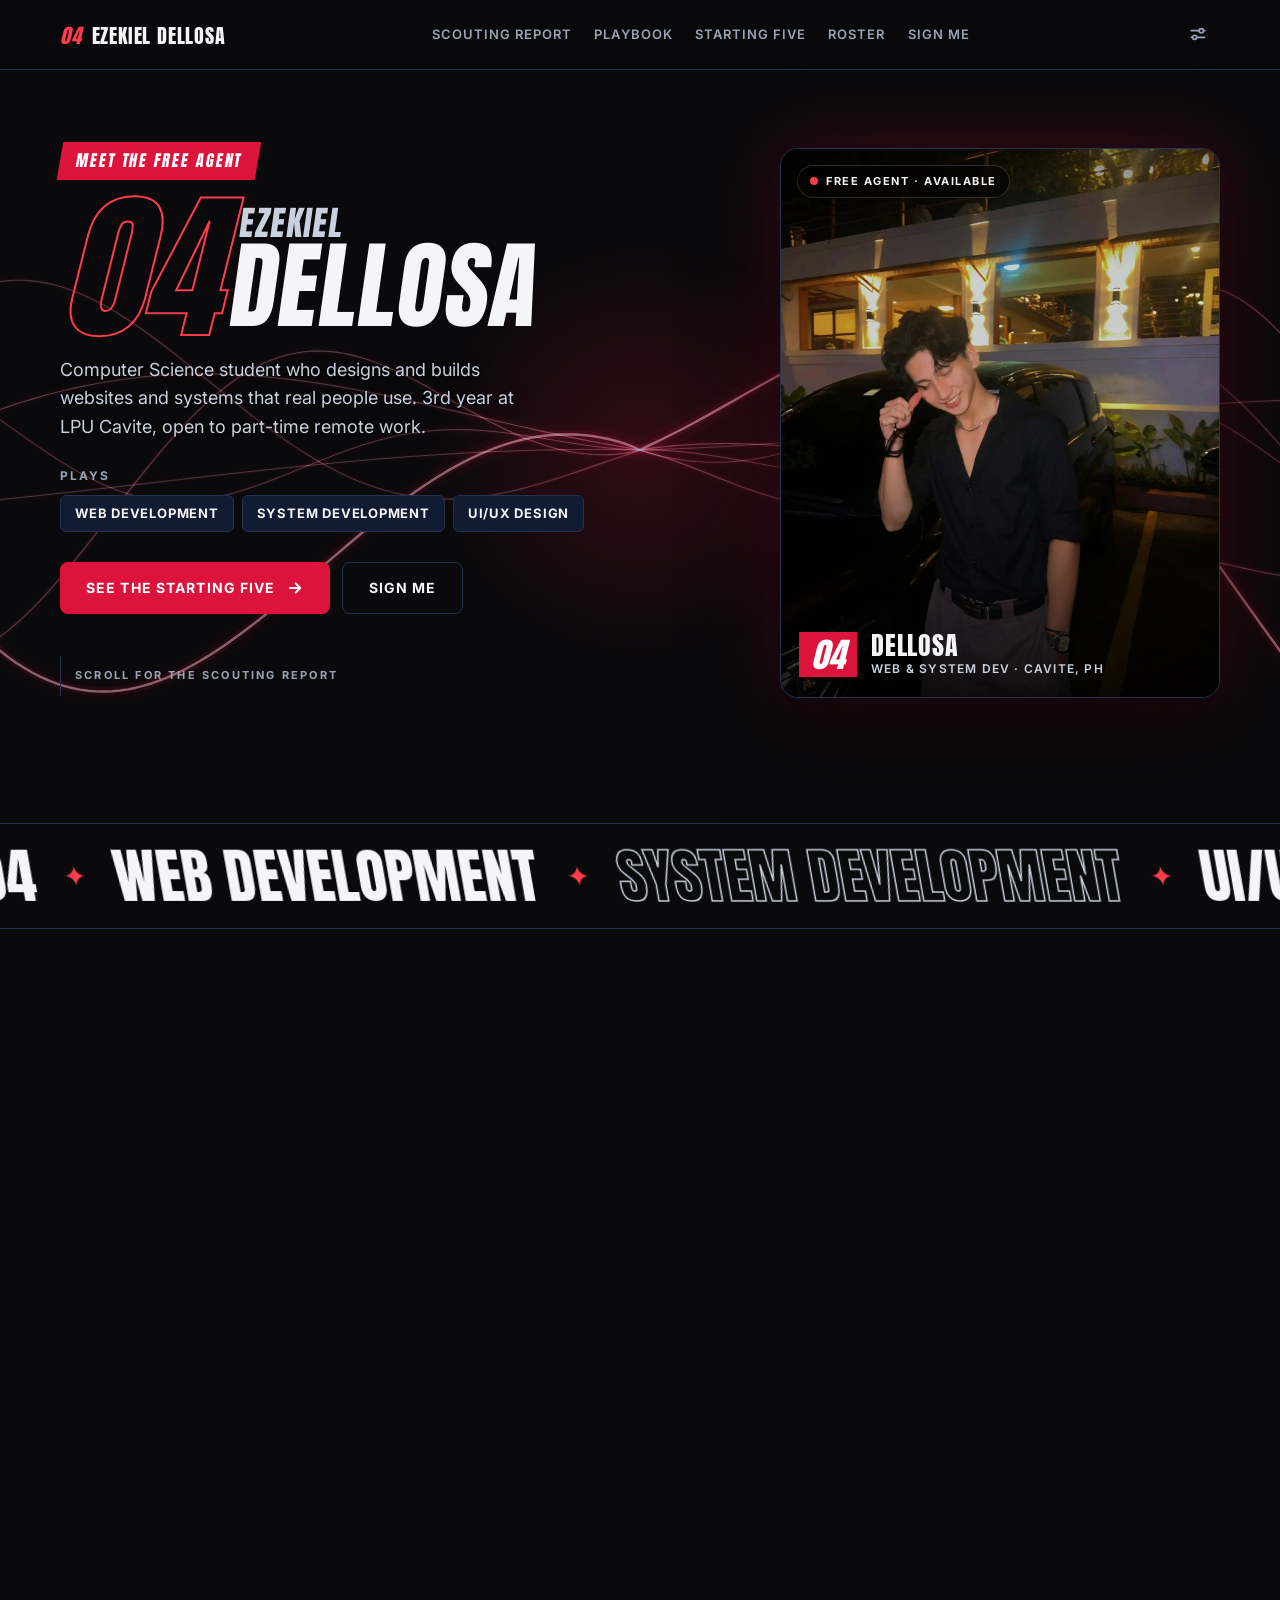
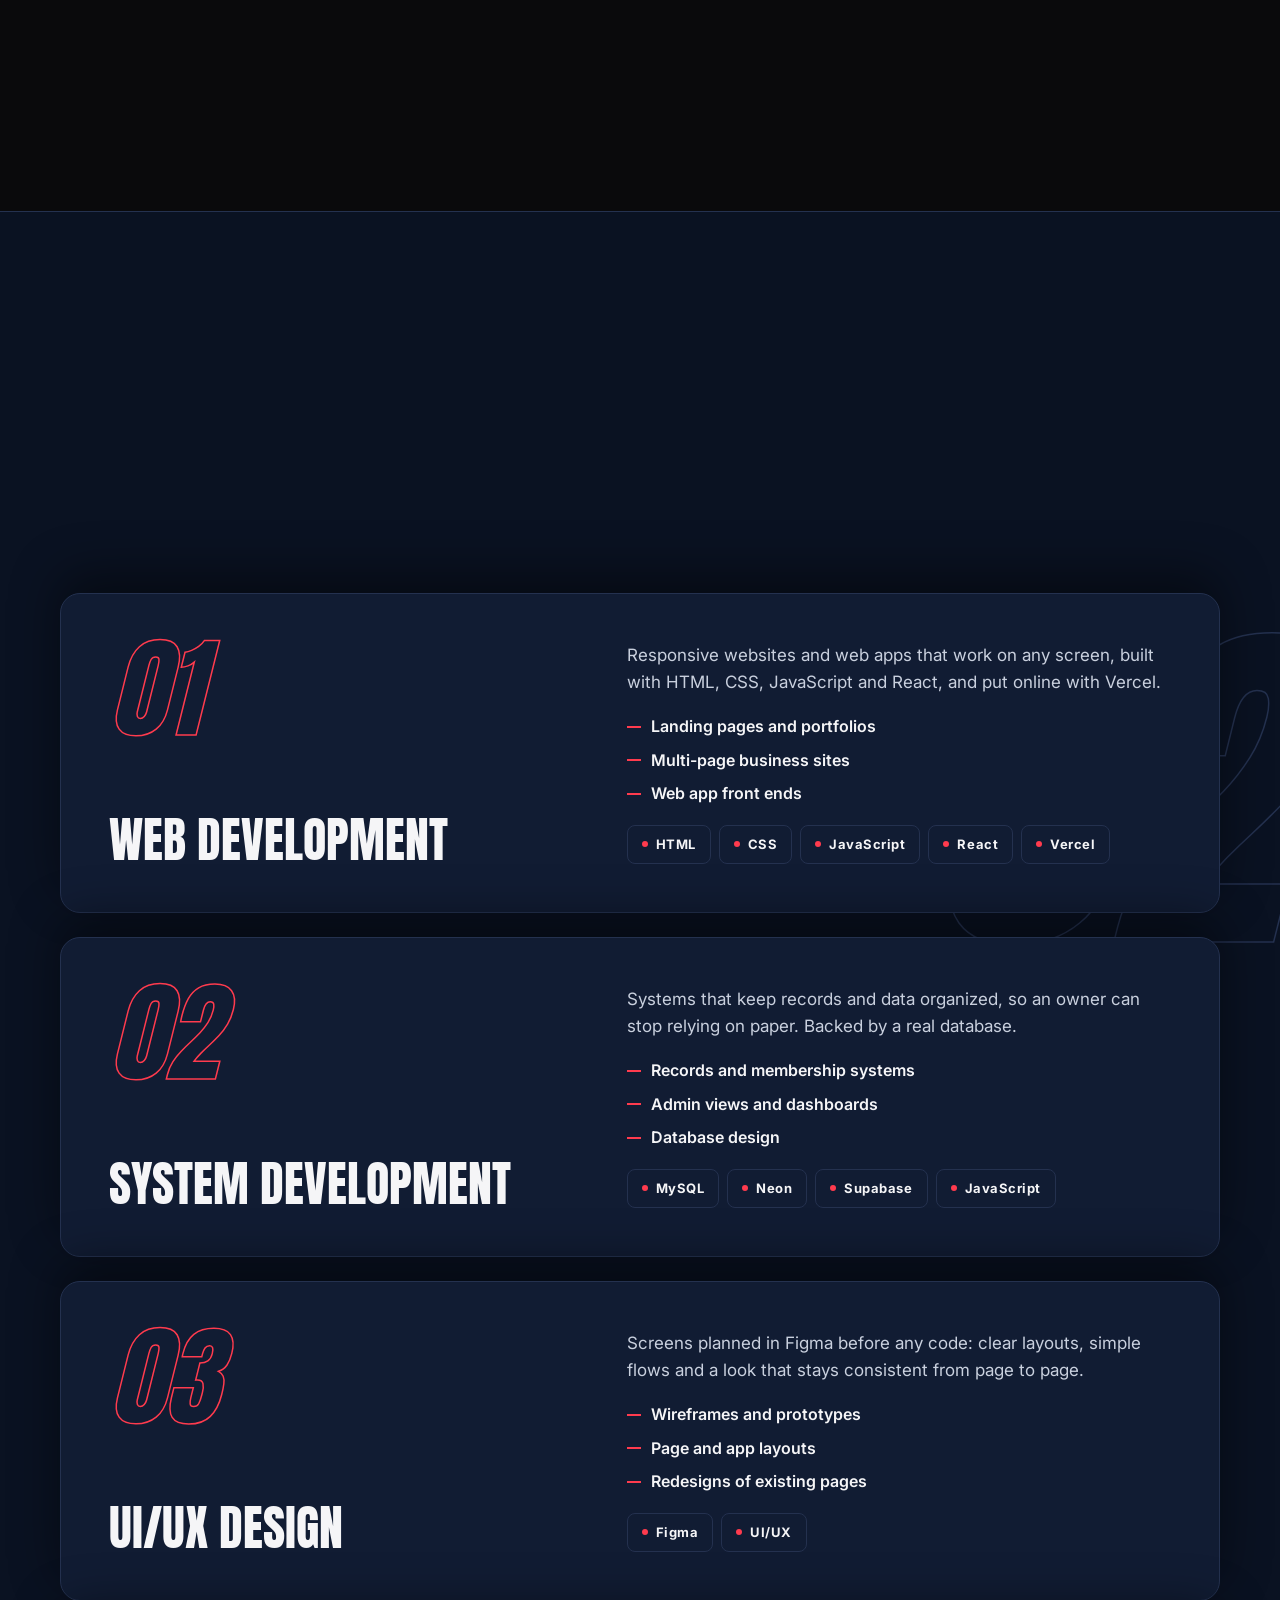
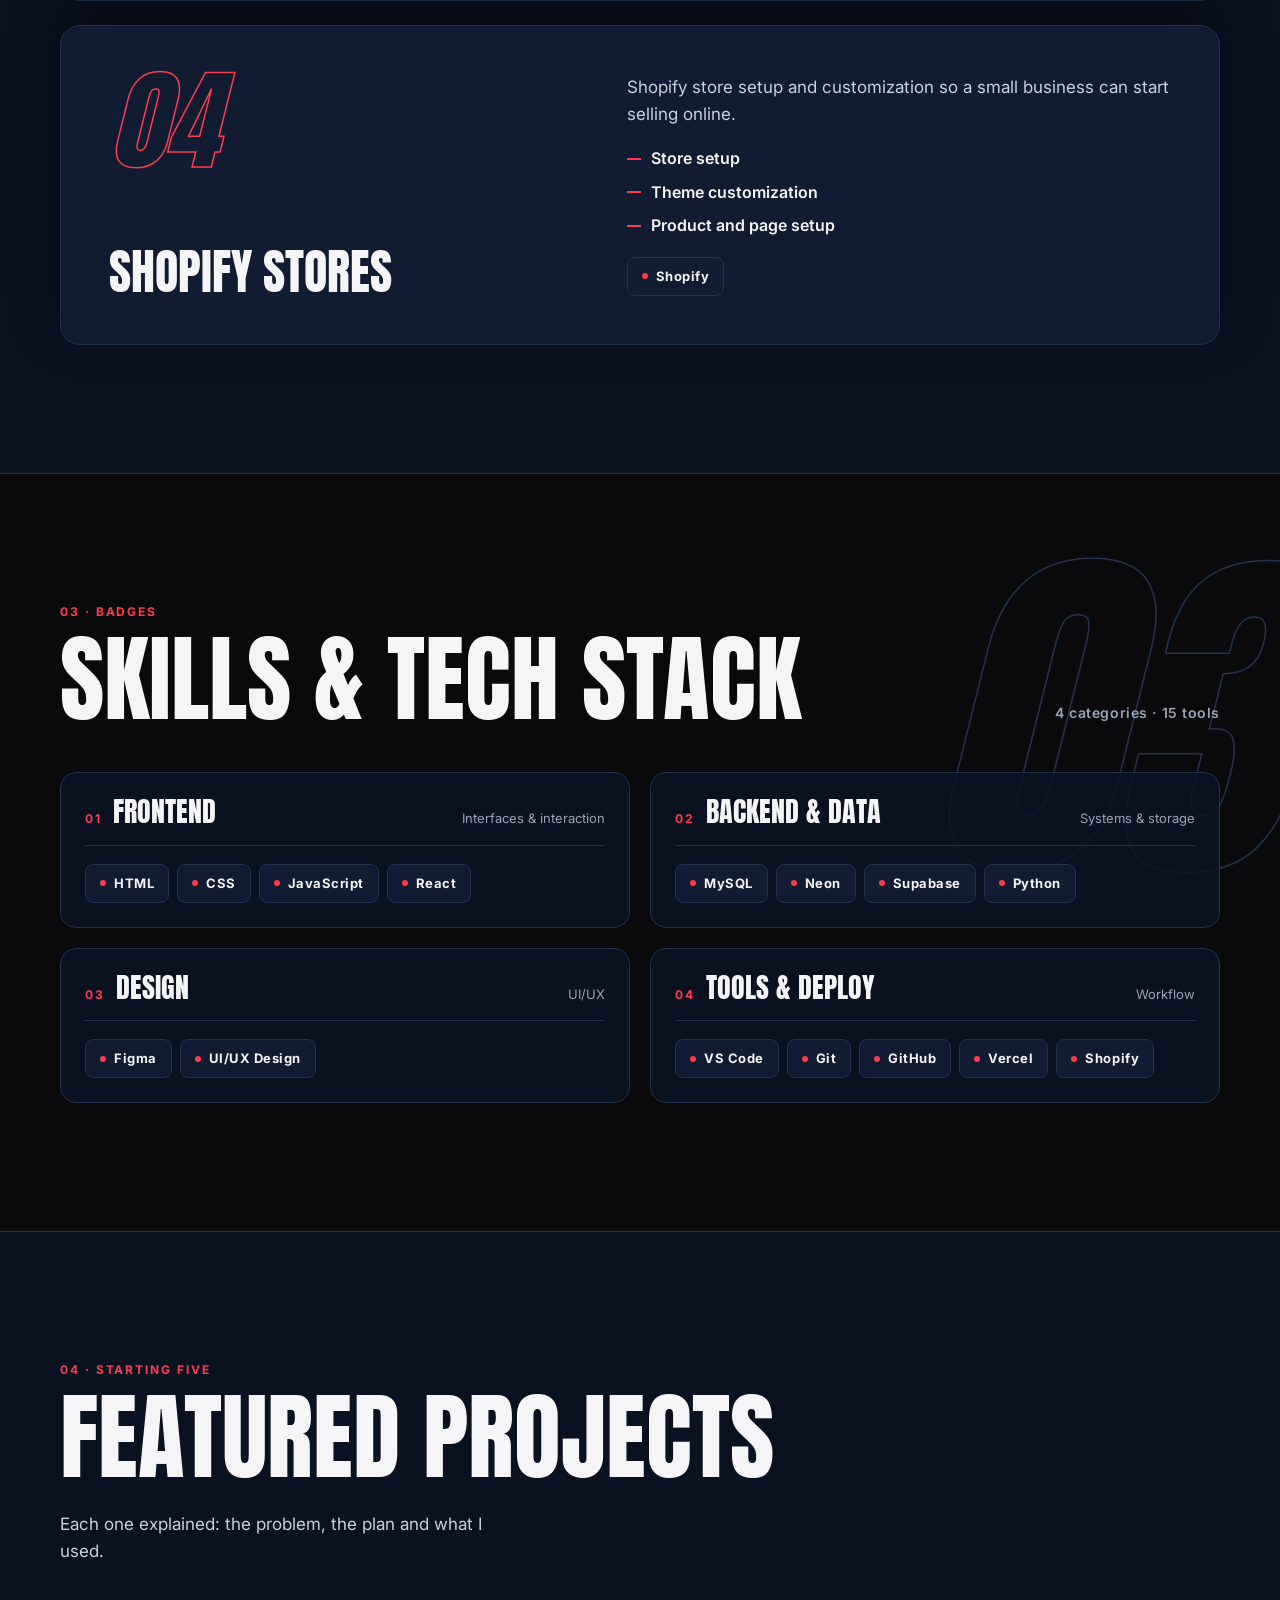
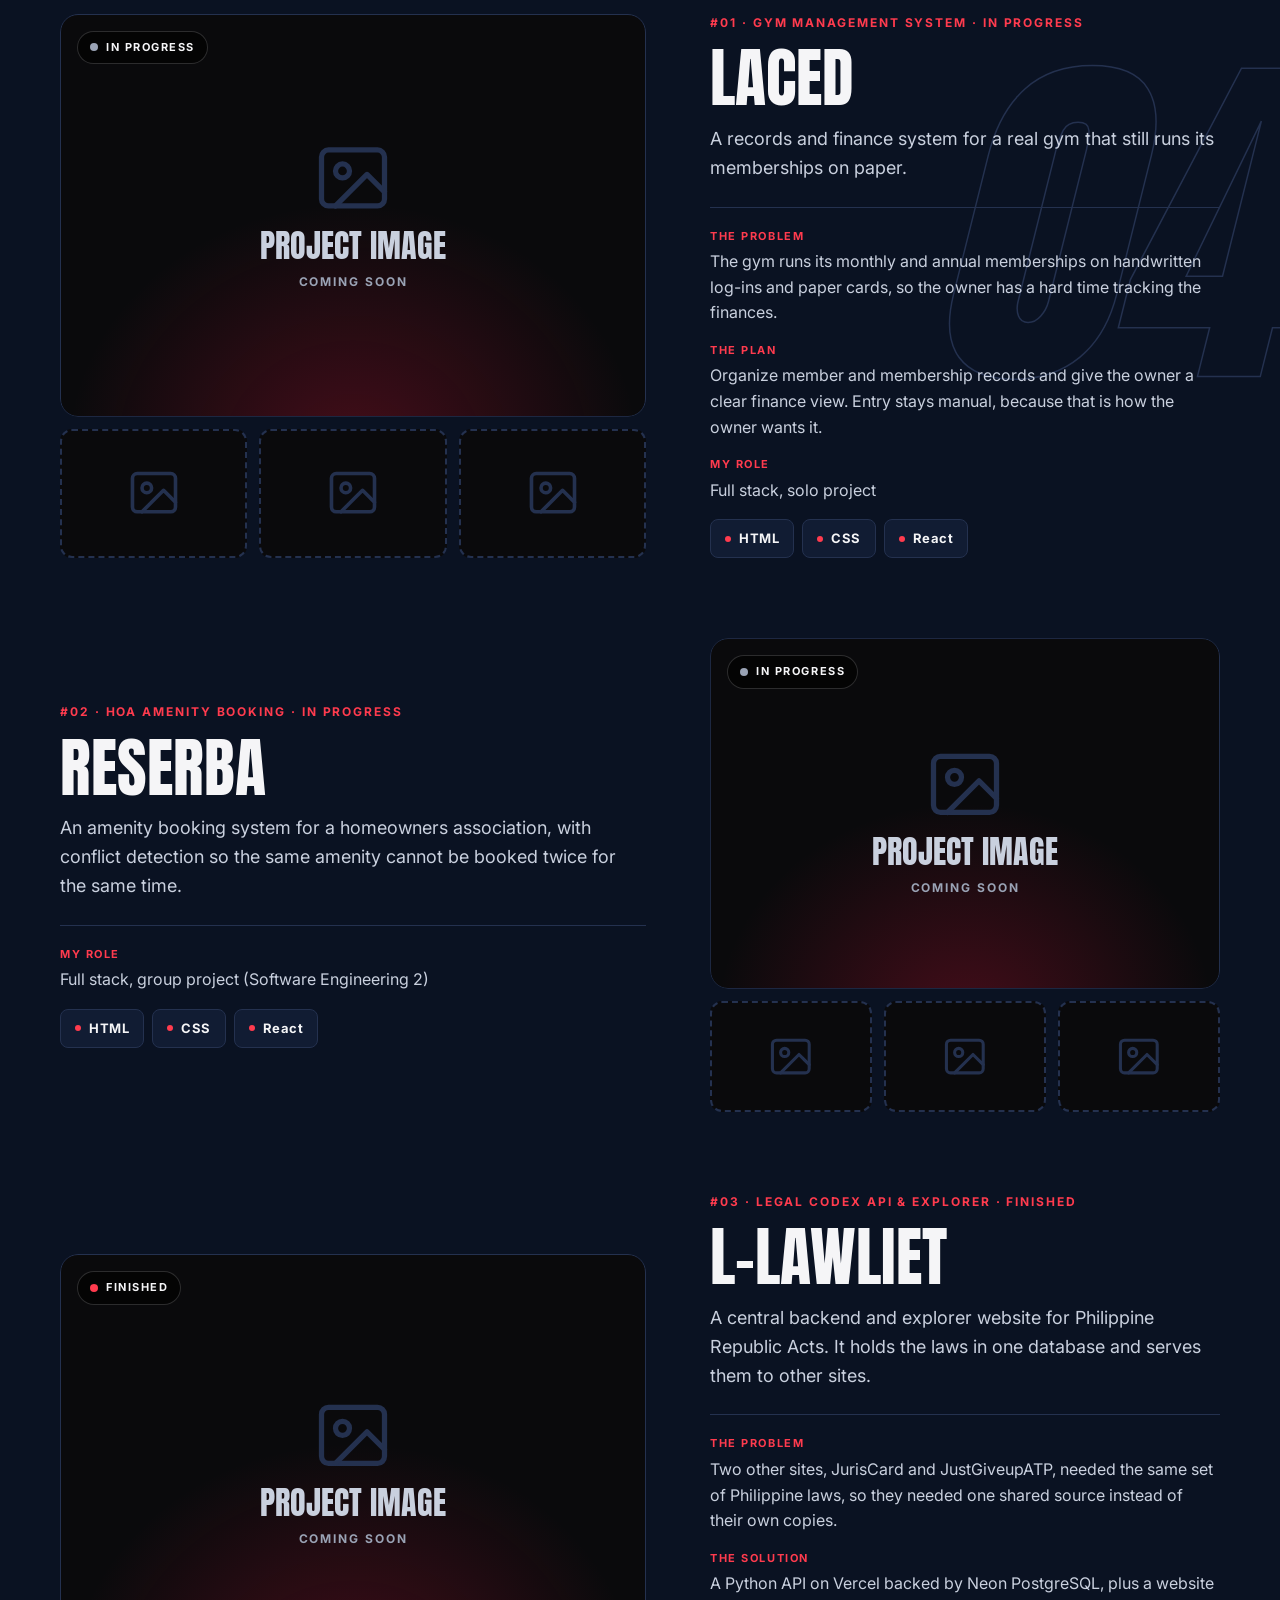
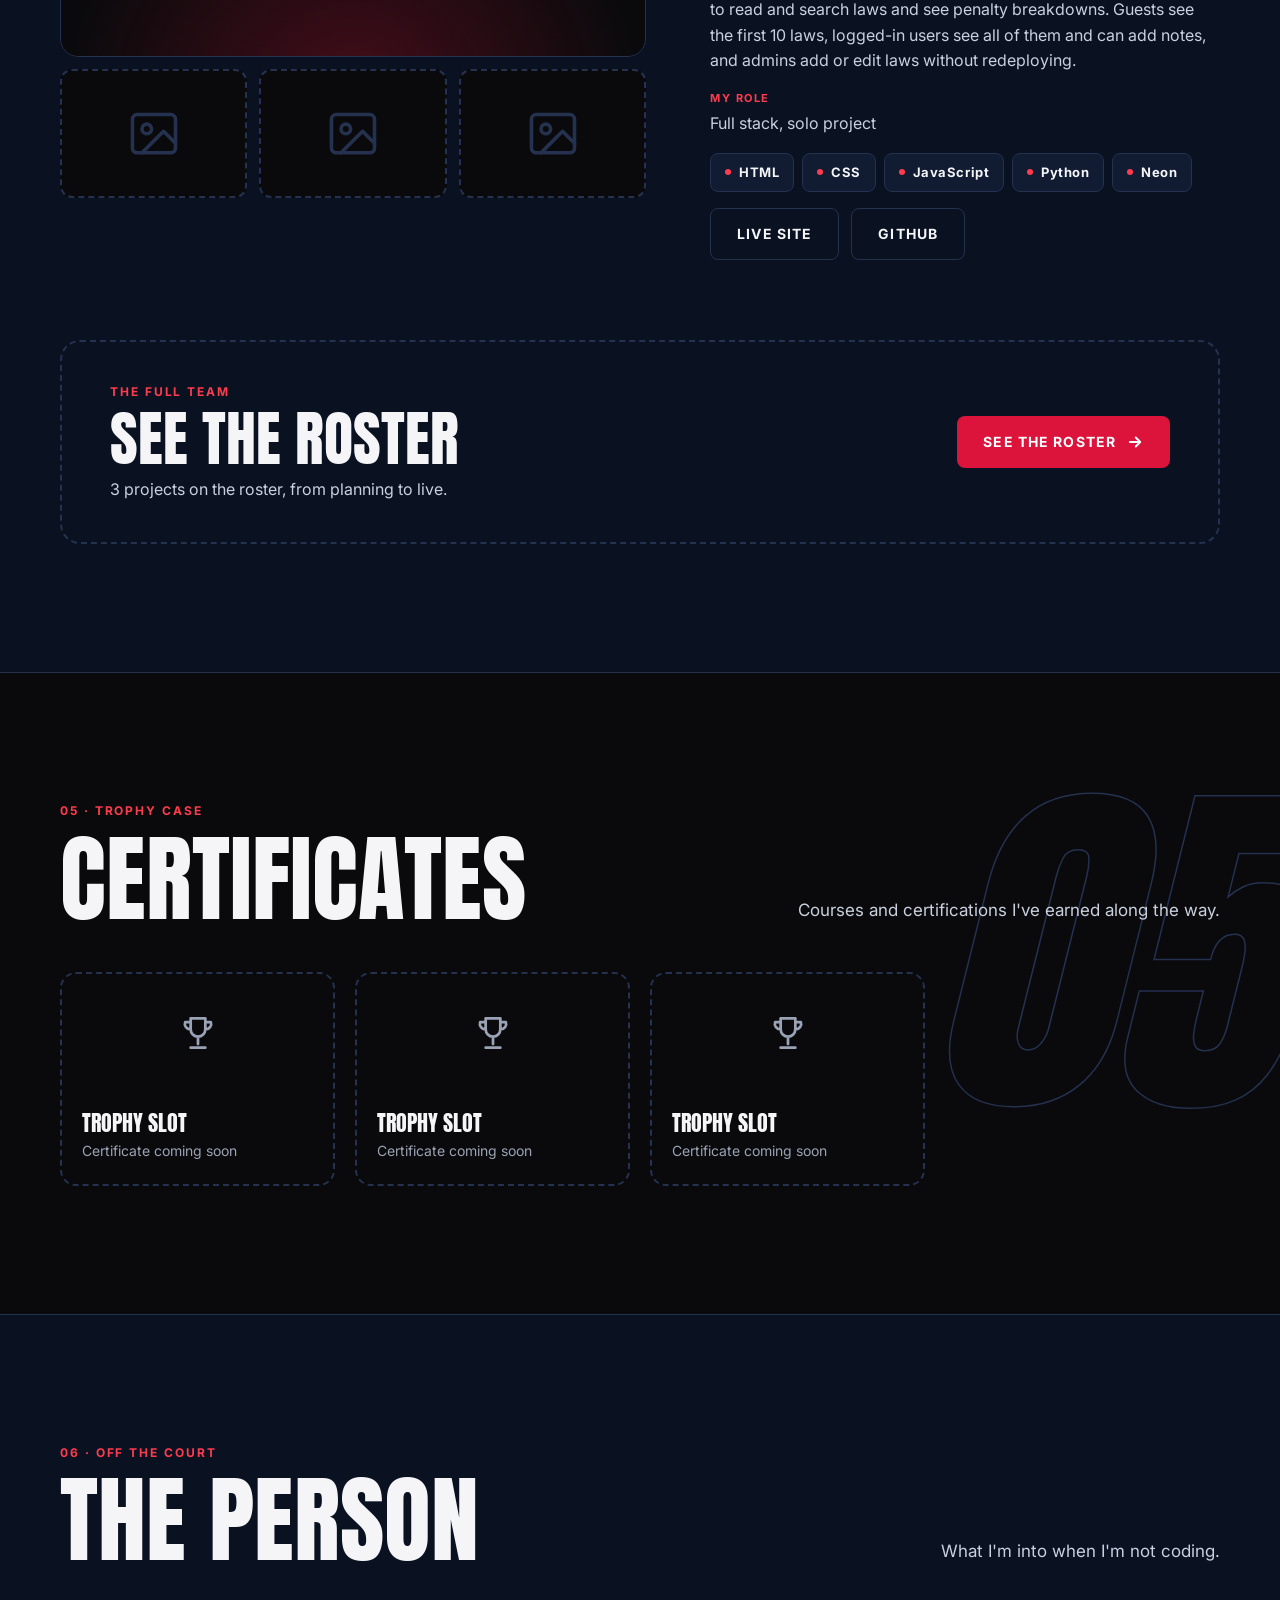
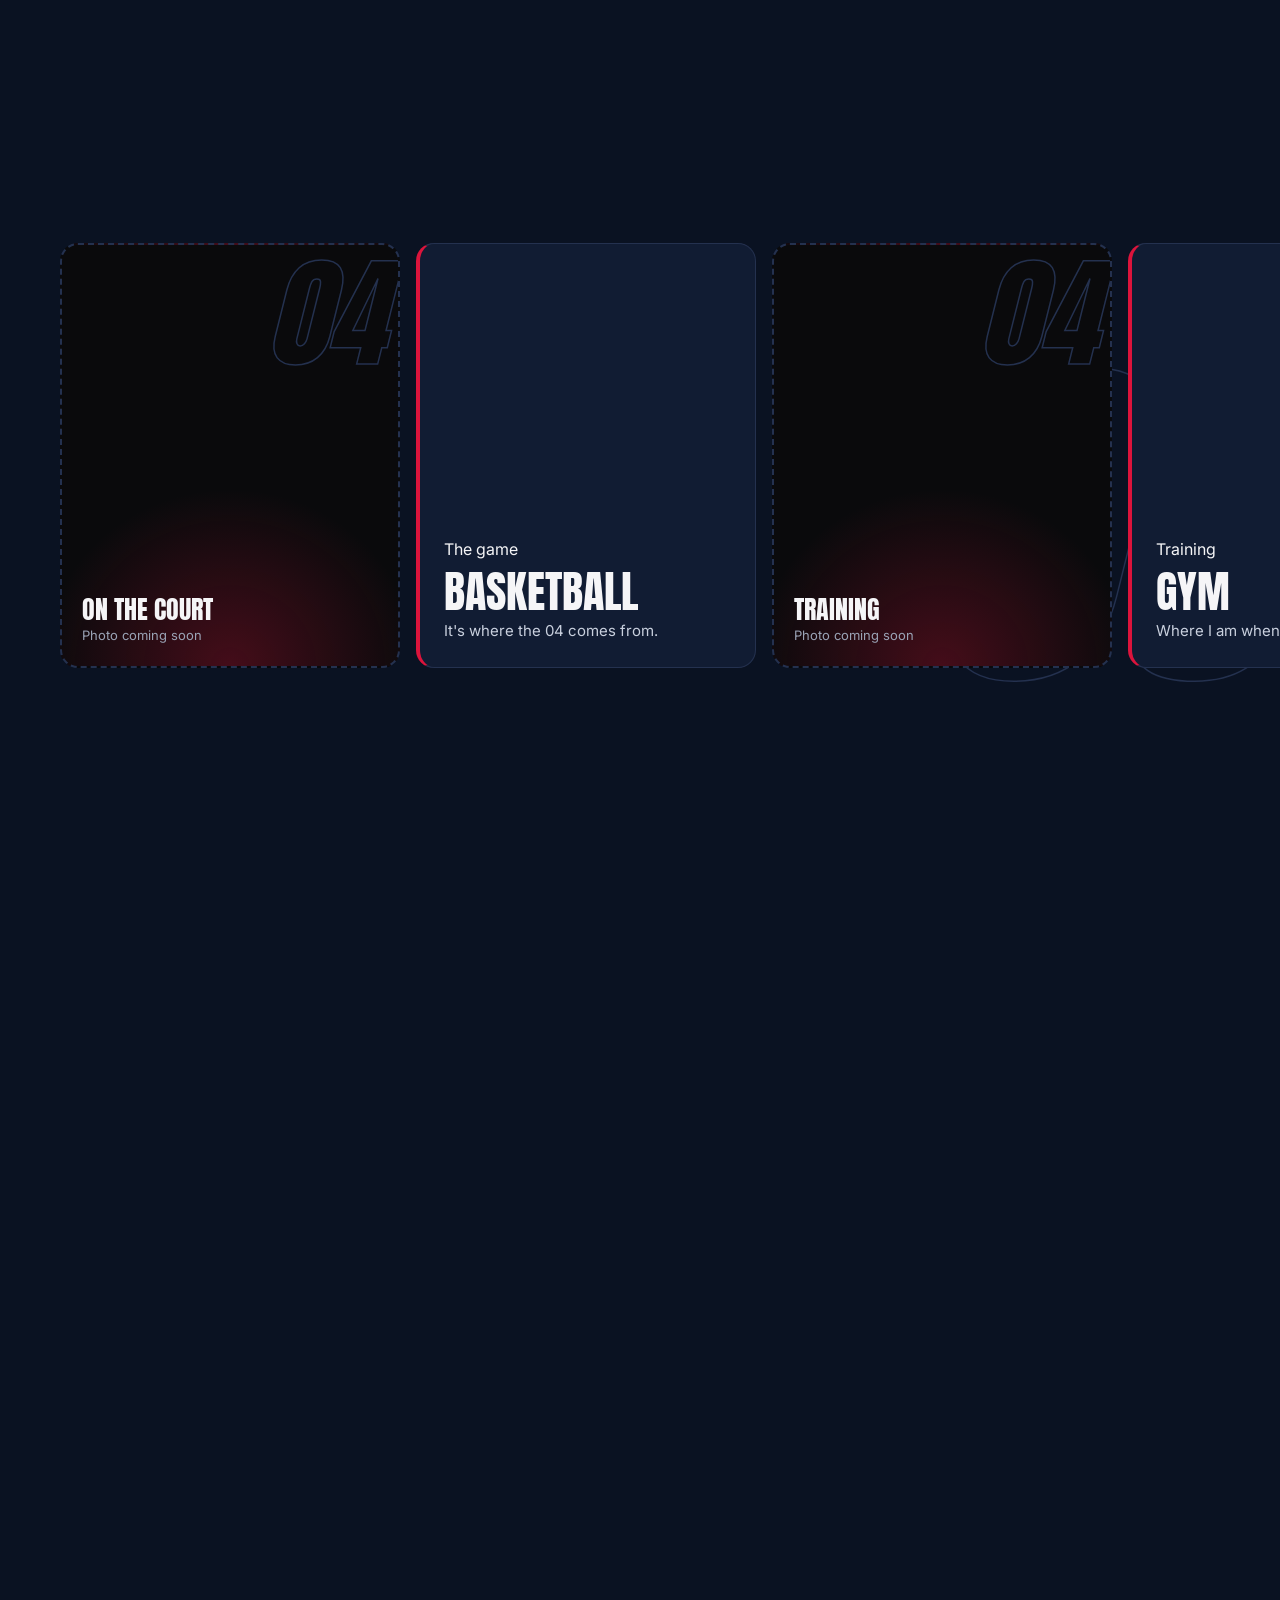
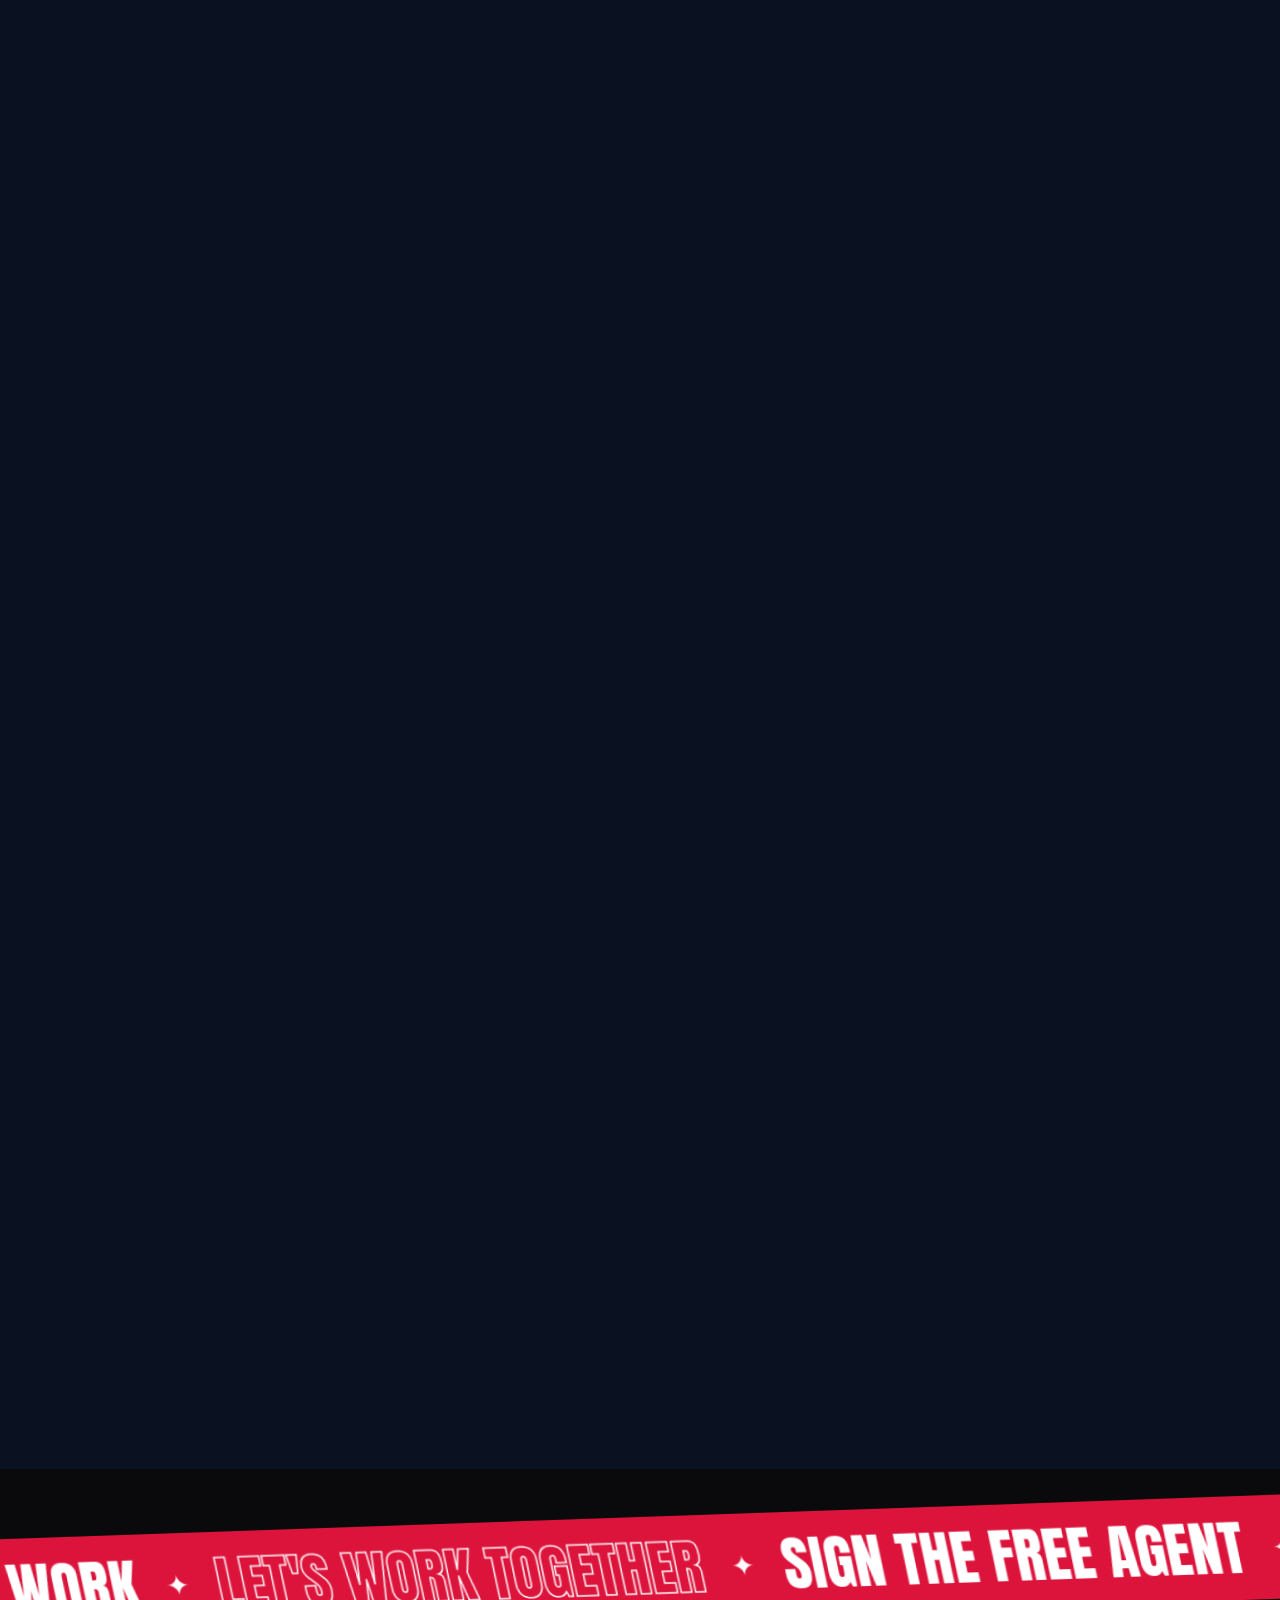
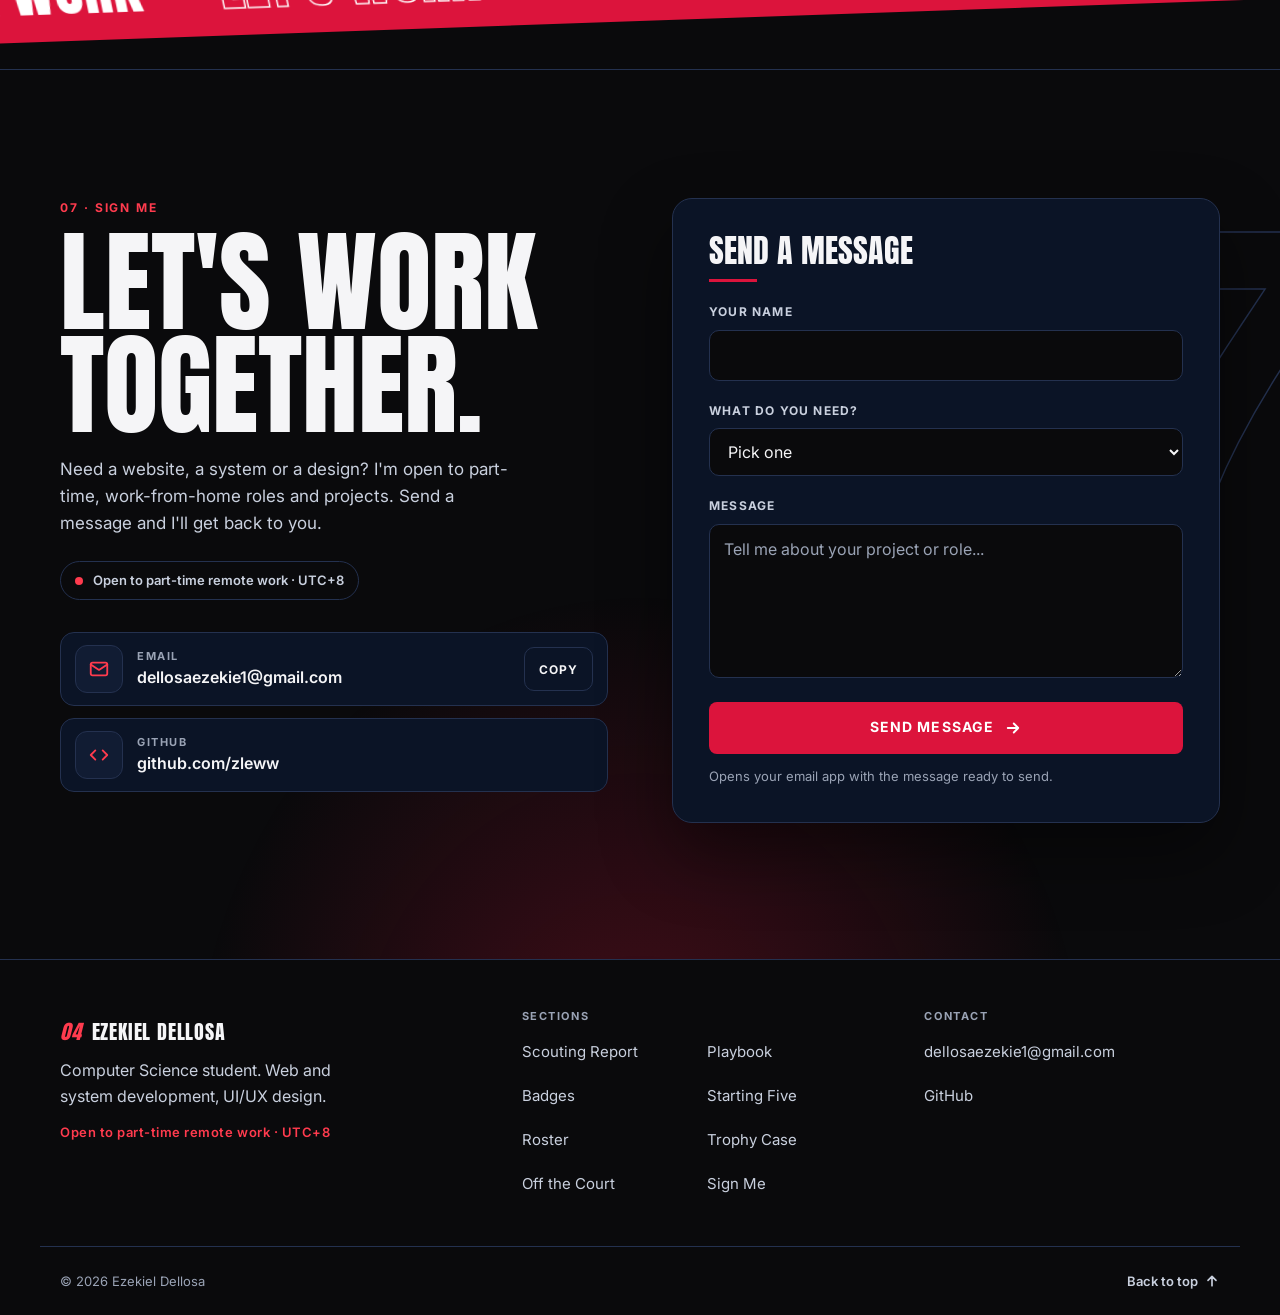
==== commit 62ae67cf: "Redesign portfolio: services, skills, project case studies, roster page, certificates, contact form" ====
--- a/index.html
+++ b/index.html
@@ -3,16 +3,16 @@
 <head>
   <meta charset="UTF-8">
   <meta name="viewport" content="width=device-width, initial-scale=1">
-  <title>Ezekiel Dellosa | Software Developer</title>
-  <meta name="description" content="Ezekiel Dellosa, #04. BSCS student at LPU Cavite building software for real clients. Open to part-time remote developer work.">
+  <title>Ezekiel Dellosa | Web &amp; System Developer</title>
+  <meta name="description" content="Ezekiel Dellosa, #04. Computer Science student doing web development, system development and UI/UX design. Open to part-time remote work.">
   <meta name="theme-color" content="#0A0A0C">
-  <meta property="og:title" content="Ezekiel Dellosa | Software Developer">
-  <meta property="og:description" content="Free agent. Open to part-time remote developer work.">
+  <meta property="og:title" content="Ezekiel Dellosa | Web &amp; System Developer">
+  <meta property="og:description" content="Computer Science student. Web and system development, UI/UX design. Open to part-time remote work.">
   <meta property="og:type" content="website">
   <meta property="og:site_name" content="Ezekiel Dellosa">
   <meta name="twitter:card" content="summary">
-  <meta name="twitter:title" content="Ezekiel Dellosa | Software Developer">
-  <meta name="twitter:description" content="Free agent. Open to part-time remote developer work.">
+  <meta name="twitter:title" content="Ezekiel Dellosa | Web &amp; System Developer">
+  <meta name="twitter:description" content="Computer Science student. Web and system development, UI/UX design. Open to part-time remote work.">
   <!-- TODO: after the site is live, add og:url and og:image (+ twitter:image) with the full https:// address.
        share images can't use relative paths. when the image is added, change twitter:card to summary_large_image -->
   <link rel="icon" href="assets/favicon.svg" type="image/svg+xml">
@@ -39,6 +39,8 @@
 <body id="top">
   <a class="skip-link" href="#main">Skip to content</a>
 
+  <div class="progress" aria-hidden="true"><span></span></div>
+
   <div class="intro" id="intro" aria-hidden="true">
     <div class="intro__inner">
       <div class="intro__num">04</div>
@@ -54,9 +56,10 @@
       <a class="wordmark" href="#top"><span class="wordmark__num">04</span> Ezekiel Dellosa</a>
 
       <nav class="nav" id="nav" aria-label="Main">
+        <a href="#about">Scouting Report</a>
+        <a href="#services">Playbook</a>
         <a href="#projects">Starting Five</a>
-        <a href="#about">Scouting Report</a>
-        <a href="#off-court">Off the Court</a>
+        <a href="roster.html">Roster</a>
         <a href="#contact">Sign Me</a>
       </nav>
 
@@ -102,17 +105,16 @@
           </h1>
 
           <p class="hero__pitch" data-reveal style="--d: 160ms">
-            I build software that real people use. 3rd-year BSCS student at LPU Cavite,
-            open to part-time remote work.
+            Computer Science student who designs and builds websites and systems that real
+            people use. 3rd year at LPU Cavite, open to part-time remote work.
           </p>
 
           <div class="badges" data-reveal style="--d: 240ms">
-            <p class="eyebrow">Badges</p>
+            <p class="eyebrow">Plays</p>
             <ul>
-              <li>HTML</li>
-              <li>CSS</li>
-              <li>JavaScript</li>
-              <li>Python</li>
+              <li>Web Development</li>
+              <li>System Development</li>
+              <li>UI/UX Design</li>
             </ul>
           </div>
 
@@ -125,135 +127,435 @@
               <span class="btn__label">Sign me</span>
             </a>
           </div>
-        </div>
-
-        <div class="stage" id="stage" data-reveal="right" style="--d: 200ms">
-          <div class="stage__num" aria-hidden="true">04</div>
-          <div class="stage__beam" aria-hidden="true"></div>
-          <div class="stage__floor" aria-hidden="true"></div>
-          <div class="stage__ring" aria-hidden="true"></div>
-
-          <!-- TODO: add poster="assets/player-poster.jpg" (a frame from the video) once the video is in -->
-          <!-- preload="none" so the video never slows down the first load. main.js loads it when the stage is on screen -->
-          <video class="stage__video" id="player-video" muted loop playsinline preload="none" aria-label="Ezekiel Dellosa on the court">
-            <!-- if I make a webm version, add its source line above the mp4 -->
-            <source src="assets/player.mp4" type="video/mp4">
-          </video>
+
+          <a class="scroll-cue" href="#about" data-reveal style="--d: 420ms">
+            <span aria-hidden="true"></span>Scroll for the scouting report
+          </a>
+        </div>
+
+        <div class="stage has-photo" id="stage" data-reveal="right" style="--d: 200ms">
+          <img class="stage__photo" src="assets/ezekiel.webp" alt="Ezekiel Dellosa smiling in a black shirt, outside at night" width="1440" height="1920">
+
+          <!-- TODO: hero video. put the clip in assets/player.mp4, then add this inside the video tag:
+               <source src="assets/player.mp4" type="video/mp4"> -->
+          <video class="stage__video" id="player-video" muted loop playsinline preload="none" aria-hidden="true"></video>
 
           <div class="stage__shade" aria-hidden="true"></div>
+          <span class="stage__chip"><span class="dot" aria-hidden="true"></span>Free agent · Available</span>
           <div class="stage__plate" aria-hidden="true">
             <span class="stage__plate-num">04</span>
             <span class="stage__plate-text">
               <strong>Dellosa</strong>
-              <small>Software Dev · Cavite, PH</small>
+              <small>Web &amp; System Dev · Cavite, PH</small>
             </span>
           </div>
         </div>
       </div>
     </section>
 
-    <section class="section" id="projects">
+    <div class="marquee" aria-hidden="true">
+      <div class="marquee__track">
+        <div class="marquee__group">
+          <span class="marquee__item">Web Development</span><span class="marquee__star">✦</span>
+          <span class="marquee__item marquee__item--outline">System Development</span><span class="marquee__star">✦</span>
+          <span class="marquee__item">UI/UX Design</span><span class="marquee__star">✦</span>
+          <span class="marquee__item marquee__item--outline">Shopify</span><span class="marquee__star">✦</span>
+          <span class="marquee__item">Free Agent #04</span><span class="marquee__star">✦</span>
+        </div>
+      </div>
+    </div>
+
+    <section class="section" id="about">
+      <span class="section__ghost" aria-hidden="true" data-parallax="0.18">01</span>
       <div class="wrap">
-        <p class="eyebrow eyebrow--hi" data-reveal>01 · Starting Five</p>
-        <h2 class="section__title" data-reveal style="--d: 60ms">The projects</h2>
-        <p class="section__note" data-reveal style="--d: 120ms">Tap the card to flip it and read the stats.</p>
-
-        <div class="cards" id="cards"></div>
+        <p class="eyebrow eyebrow--hi" data-reveal>01 · Scouting Report</p>
+        <h2 class="section__title split" data-reveal>The player</h2>
+
+        <p class="statement lit" data-hl="computer science websites systems database">
+          I'm a 3rd-year Computer Science student who designs and builds websites and
+          systems, from the first Figma frame to the database behind it.
+        </p>
+
+        <div class="facts">
+          <div class="fact" data-reveal>
+            <span class="fact__num">01</span>
+            <span class="fact__title">Studying</span>
+            <span class="fact__text">BS Computer Science, 3rd year at Lyceum of the Philippines University Cavite.</span>
+          </div>
+          <div class="fact" data-reveal style="--d: 100ms">
+            <span class="fact__num">02</span>
+            <span class="fact__title">What I do</span>
+            <span class="fact__text">Web and system development, plus UI/UX design in Figma.</span>
+          </div>
+          <div class="fact" data-reveal style="--d: 200ms">
+            <span class="fact__num">03</span>
+            <span class="fact__title">Home court</span>
+            <span class="fact__text">Cavite, Philippines · UTC+8. Ready to work remotely.</span>
+          </div>
+        </div>
+      </div>
+    </section>
+
+    <section class="section section--panel" id="services">
+      <span class="section__ghost" aria-hidden="true" data-parallax="0.18">02</span>
+      <div class="wrap">
+        <div class="section__head">
+          <div>
+            <p class="eyebrow eyebrow--hi" data-reveal>02 · The Playbook</p>
+            <h2 class="section__title split" data-reveal>What I can handle</h2>
+          </div>
+          <p class="section__note" data-reveal style="--d: 120ms">The kinds of work you can bring me, and the tools I use for each.</p>
+        </div>
+
+        <!-- TODO: check these match what I actually offer -->
+        <div class="services">
+          <article class="service" style="--i: 0">
+            <div class="service__head">
+              <span class="service__num" aria-hidden="true">01</span>
+              <h3 class="service__title">Web Development</h3>
+            </div>
+            <div class="service__body">
+              <p class="service__text">Responsive websites and web apps that work on any screen, built with HTML, CSS, JavaScript and React, and put online with Vercel.</p>
+              <ul class="service__list">
+                <li>Landing pages and portfolios</li>
+                <li>Multi-page business sites</li>
+                <li>Web app front ends</li>
+              </ul>
+              <ul class="chips">
+                <li>HTML</li><li>CSS</li><li>JavaScript</li><li>React</li><li>Vercel</li>
+              </ul>
+            </div>
+          </article>
+
+          <article class="service" style="--i: 1">
+            <div class="service__head">
+              <span class="service__num" aria-hidden="true">02</span>
+              <h3 class="service__title">System Development</h3>
+            </div>
+            <div class="service__body">
+              <p class="service__text">Systems that keep records and data organized, so an owner can stop relying on paper. Backed by a real database.</p>
+              <ul class="service__list">
+                <li>Records and membership systems</li>
+                <li>Admin views and dashboards</li>
+                <li>Database design</li>
+              </ul>
+              <ul class="chips">
+                <li>MySQL</li><li>Neon</li><li>Supabase</li><li>JavaScript</li>
+              </ul>
+            </div>
+          </article>
+
+          <article class="service" style="--i: 2">
+            <div class="service__head">
+              <span class="service__num" aria-hidden="true">03</span>
+              <h3 class="service__title">UI/UX Design</h3>
+            </div>
+            <div class="service__body">
+              <p class="service__text">Screens planned in Figma before any code: clear layouts, simple flows and a look that stays consistent from page to page.</p>
+              <ul class="service__list">
+                <li>Wireframes and prototypes</li>
+                <li>Page and app layouts</li>
+                <li>Redesigns of existing pages</li>
+              </ul>
+              <ul class="chips">
+                <li>Figma</li><li>UI/UX</li>
+              </ul>
+            </div>
+          </article>
+
+          <article class="service" style="--i: 3">
+            <div class="service__head">
+              <span class="service__num" aria-hidden="true">04</span>
+              <h3 class="service__title">Shopify Stores</h3>
+            </div>
+            <div class="service__body">
+              <p class="service__text">Shopify store setup and customization so a small business can start selling online.</p>
+              <ul class="service__list">
+                <li>Store setup</li>
+                <li>Theme customization</li>
+                <li>Product and page setup</li>
+              </ul>
+              <ul class="chips">
+                <li>Shopify</li>
+              </ul>
+            </div>
+          </article>
+        </div>
+      </div>
+    </section>
+
+    <section class="section" id="skills">
+      <span class="section__ghost" aria-hidden="true" data-parallax="0.18">03</span>
+      <div class="wrap">
+        <div class="section__head">
+          <div>
+            <p class="eyebrow eyebrow--hi" data-reveal>03 · Badges</p>
+            <h2 class="section__title split" data-reveal>Skills &amp; tech stack</h2>
+          </div>
+          <p class="section__count" data-reveal style="--d: 120ms">4 categories · 15 tools</p>
+        </div>
+
+        <div class="stack">
+          <div class="stack__card" data-reveal>
+            <div class="stack__head">
+              <span class="stack__num">01</span>
+              <h3 class="stack__title">Frontend</h3>
+              <span class="stack__sub">Interfaces &amp; interaction</span>
+            </div>
+            <ul class="chips">
+              <li>HTML</li><li>CSS</li><li>JavaScript</li><li>React</li>
+            </ul>
+          </div>
+
+          <div class="stack__card" data-reveal style="--d: 100ms">
+            <div class="stack__head">
+              <span class="stack__num">02</span>
+              <h3 class="stack__title">Backend &amp; Data</h3>
+              <span class="stack__sub">Systems &amp; storage</span>
+            </div>
+            <ul class="chips">
+              <li>MySQL</li><li>Neon</li><li>Supabase</li><li>Python</li>
+            </ul>
+          </div>
+
+          <div class="stack__card" data-reveal style="--d: 200ms">
+            <div class="stack__head">
+              <span class="stack__num">03</span>
+              <h3 class="stack__title">Design</h3>
+              <span class="stack__sub">UI/UX</span>
+            </div>
+            <ul class="chips">
+              <li>Figma</li><li>UI/UX Design</li>
+            </ul>
+          </div>
+
+          <div class="stack__card" data-reveal style="--d: 300ms">
+            <div class="stack__head">
+              <span class="stack__num">04</span>
+              <h3 class="stack__title">Tools &amp; Deploy</h3>
+              <span class="stack__sub">Workflow</span>
+            </div>
+            <ul class="chips">
+              <li>VS Code</li><li>Git</li><li>GitHub</li><li>Vercel</li><li>Shopify</li>
+            </ul>
+          </div>
+        </div>
+      </div>
+    </section>
+
+    <section class="section section--panel" id="projects">
+      <span class="section__ghost" aria-hidden="true" data-parallax="0.18">04</span>
+      <div class="wrap">
+        <div class="section__head">
+          <div>
+            <p class="eyebrow eyebrow--hi" data-reveal>04 · Starting Five</p>
+            <h2 class="section__title split" data-reveal>Featured projects</h2>
+          </div>
+          <p class="section__note" data-reveal style="--d: 120ms">Each one explained: the problem, the plan and what I used.</p>
+        </div>
+
+        <!-- filled in from js/projects.js -->
+        <div class="cases" id="cards"></div>
         <noscript><p class="section__note">Turn on JavaScript to see the projects.</p></noscript>
-      </div>
-    </section>
-
-    <section class="section section--panel" id="about">
-      <div class="wrap about">
-        <div class="about__copy">
-          <p class="eyebrow eyebrow--hi" data-reveal>02 · Scouting Report</p>
-          <h2 class="section__title" data-reveal style="--d: 60ms">The player</h2>
-          <p class="about__text" data-reveal style="--d: 120ms">
-            3rd-year BSCS student at Lyceum of the Philippines University Cavite.
-            I like building things people actually end up using, and I'm looking for a
-            part-time developer role I can do from home.
-          </p>
-        </div>
-
-        <div class="sheet">
-          <div class="sheet__cell" data-reveal="left">
-            <span class="stat__label">Position</span>
-            <span class="sheet__value">Software Dev</span>
-          </div>
-          <div class="sheet__cell" data-reveal="right" style="--d: 80ms">
-            <span class="stat__label">Home court</span>
-            <span class="sheet__value">Cavite · UTC+8</span>
-          </div>
-          <div class="sheet__cell" data-reveal="left" style="--d: 160ms">
-            <span class="stat__label">Plays</span>
-            <span class="sheet__value">HTML · CSS · JS · Python</span>
-          </div>
-          <div class="sheet__cell" data-reveal="right" style="--d: 240ms">
-            <span class="stat__label">Developing</span>
-            <span class="sheet__value">Neon · Supabase · Firebase</span>
-          </div>
-        </div>
-      </div>
-    </section>
-
-    <section class="section" id="off-court">
-      <div class="wrap">
-        <p class="eyebrow eyebrow--hi" data-reveal>03 · Off the Court</p>
-        <h2 class="section__title" data-reveal style="--d: 60ms">The person</h2>
-        <p class="section__note" data-reveal style="--d: 120ms">What I'm into when I'm not coding.</p>
-
-        <!-- TODO: rewrite these lines in my own words -->
-        <ul class="court">
-          <li class="court__item" data-reveal>
-            <span class="stat__label">The game</span>
-            <span class="court__name">Basketball</span>
-            <span class="court__text">It's where the 04 comes from.</span>
-          </li>
-          <li class="court__item" data-reveal style="--d: 80ms">
-            <span class="stat__label">Training</span>
-            <span class="court__name">Gym</span>
-            <span class="court__text">Where I am when I'm not on the court.</span>
-          </li>
-          <li class="court__item" data-reveal style="--d: 160ms">
-            <span class="stat__label">Collection</span>
-            <span class="court__name">Sneakers</span>
-            <span class="court__text">I collect them, and the colorway matters.</span>
-          </li>
-          <li class="court__item" data-reveal style="--d: 240ms">
-            <span class="stat__label">Soundtrack</span>
-            <span class="court__name">Music</span>
-            <span class="court__text">There's always something playing.</span>
-          </li>
-          <li class="court__item" data-reveal style="--d: 320ms">
-            <span class="stat__label">Style</span>
-            <span class="court__name">Decorating</span>
-            <span class="court__text">I like things in my own colors. This site has three.</span>
-          </li>
-        </ul>
-      </div>
-    </section>
-
-    <section class="section contact" id="contact">
-      <div class="wrap contact__inner">
-        <p class="eyebrow eyebrow--hi" data-reveal>04 · Sign Me</p>
-        <h2 class="contact__title" data-reveal style="--d: 60ms">Ready to sign.</h2>
-        <p class="contact__text" data-reveal style="--d: 120ms">
-          Open to part-time, work-from-home developer roles. Email is the fastest way to reach me.
-        </p>
-        <div class="cta-row cta-row--center" data-reveal style="--d: 180ms">
-          <a class="btn btn--primary" href="mailto:dellosaezekie1@gmail.com">
-            <span class="btn__label">Email me</span>
+
+        <div class="roster-cta" data-reveal>
+          <div>
+            <p class="eyebrow eyebrow--hi">The full team</p>
+            <p class="roster-cta__title">See the roster</p>
+            <p class="roster-cta__text" id="roster-total">Every project, not just the starters.</p>
+          </div>
+          <a class="btn btn--primary" href="roster.html">
+            <span class="btn__label">See the roster</span>
             <svg class="btn__arrow" width="18" height="18" viewBox="0 0 24 24" fill="none" stroke="currentColor" stroke-width="2.5" stroke-linecap="round" stroke-linejoin="round" aria-hidden="true"><path d="M5 12h14M13 6l6 6-6 6"/></svg>
           </a>
-          <a class="btn btn--ghost" href="https://github.com/zleww" target="_blank" rel="noopener">
-            <span class="btn__label">GitHub</span>
-          </a>
-          <!-- TODO: add my LinkedIn URL here
-          <a class="btn btn--ghost" href="" target="_blank" rel="noopener">
-            <span class="btn__label">LinkedIn</span>
-          </a>
-          -->
-        </div>
+        </div>
+      </div>
+    </section>
+
+    <section class="section" id="certificates">
+      <span class="section__ghost" aria-hidden="true" data-parallax="0.18">05</span>
+      <div class="wrap">
+        <div class="section__head">
+          <div>
+            <p class="eyebrow eyebrow--hi" data-reveal>05 · Trophy Case</p>
+            <h2 class="section__title split" data-reveal>Certificates</h2>
+          </div>
+          <p class="section__note" data-reveal style="--d: 120ms">Courses and certifications I've earned along the way.</p>
+        </div>
+
+        <!-- filled in from js/certificates.js -->
+        <div class="certs" id="certs"></div>
+      </div>
+    </section>
+
+    <section class="section section--panel" id="off-court">
+      <span class="section__ghost" aria-hidden="true" data-parallax="0.18">06</span>
+      <div class="wrap">
+        <div class="section__head">
+          <div>
+            <p class="eyebrow eyebrow--hi" data-reveal>06 · Off the Court</p>
+            <h2 class="section__title split" data-reveal>The person</h2>
+          </div>
+          <p class="section__note" data-reveal style="--d: 120ms">What I'm into when I'm not coding.</p>
+        </div>
+      </div>
+
+      <!-- on desktop this row slides sideways as you scroll down. on phones you swipe it -->
+      <!-- TODO: rewrite the tile lines in my own words, and add my photos.
+           for a photo, replace the whole figure with:
+           <figure class="photo"><img src="assets/photos/court.webp" alt="..." loading="lazy"></figure> -->
+      <div class="hscroll" id="hscroll">
+        <div class="hscroll__sticky">
+          <div class="hscroll__track" id="hscroll-track">
+            <figure class="photo photo--empty" data-reveal>
+              <span class="photo__num" aria-hidden="true">04</span>
+              <figcaption><span class="photo__label">On the court</span><span class="photo__note">Photo coming soon</span></figcaption>
+            </figure>
+
+            <div class="tile" data-reveal>
+              <span class="stat__label">The game</span>
+              <span class="tile__name">Basketball</span>
+              <span class="tile__text">It's where the 04 comes from.</span>
+            </div>
+
+            <figure class="photo photo--empty" data-reveal>
+              <span class="photo__num" aria-hidden="true">04</span>
+              <figcaption><span class="photo__label">Training</span><span class="photo__note">Photo coming soon</span></figcaption>
+            </figure>
+
+            <div class="tile" data-reveal>
+              <span class="stat__label">Training</span>
+              <span class="tile__name">Gym</span>
+              <span class="tile__text">Where I am when I'm not on the court.</span>
+            </div>
+
+            <div class="tile" data-reveal>
+              <span class="stat__label">Collection</span>
+              <span class="tile__name">Sneakers</span>
+              <span class="tile__text">I collect them, and the colorway matters.</span>
+            </div>
+
+            <figure class="photo photo--empty" data-reveal>
+              <span class="photo__num" aria-hidden="true">04</span>
+              <figcaption><span class="photo__label">The collection</span><span class="photo__note">Photo coming soon</span></figcaption>
+            </figure>
+
+            <div class="tile" data-reveal>
+              <span class="stat__label">Soundtrack</span>
+              <span class="tile__name">Music</span>
+              <span class="tile__text">There's always something playing.</span>
+            </div>
+
+            <div class="tile" data-reveal>
+              <span class="stat__label">Style</span>
+              <span class="tile__name">Decorating</span>
+              <span class="tile__text">I like things in my own colors. This site has three.</span>
+            </div>
+
+            <figure class="photo photo--empty" data-reveal>
+              <span class="photo__num" aria-hidden="true">04</span>
+              <figcaption><span class="photo__label">My setup</span><span class="photo__note">Photo coming soon</span></figcaption>
+            </figure>
+          </div>
+        </div>
+      </div>
+    </section>
+
+    <div class="marquee-wrap" aria-hidden="true">
+      <div class="marquee marquee--accent" data-dir="-1">
+        <div class="marquee__track">
+          <div class="marquee__group">
+            <span class="marquee__item">Open to part-time remote work</span><span class="marquee__star">✦</span>
+            <span class="marquee__item marquee__item--outline">Let's work together</span><span class="marquee__star">✦</span>
+            <span class="marquee__item">Sign the free agent</span><span class="marquee__star">✦</span>
+          </div>
+        </div>
+      </div>
+    </div>
+
+    <section class="section contact" id="contact">
+      <span class="section__ghost" aria-hidden="true" data-parallax="0.18">07</span>
+      <div class="wrap contact__grid">
+        <div class="contact__info">
+          <p class="eyebrow eyebrow--hi" data-reveal>07 · Sign Me</p>
+          <h2 class="contact__title split" data-reveal>Let's work together.</h2>
+          <p class="contact__text" data-reveal style="--d: 120ms">
+            Need a website, a system or a design? I'm open to part-time, work-from-home roles
+            and projects. Send a message and I'll get back to you.
+          </p>
+
+          <p class="availability" data-reveal style="--d: 180ms">
+            <span class="dot" aria-hidden="true"></span>Open to part-time remote work · UTC+8
+          </p>
+
+          <ul class="links-list">
+            <li class="link-card" data-reveal style="--d: 220ms">
+              <span class="link-card__icon" aria-hidden="true">
+                <svg width="22" height="22" viewBox="0 0 24 24" fill="none" stroke="currentColor" stroke-width="2" stroke-linecap="round" stroke-linejoin="round"><rect x="3" y="5" width="18" height="14" rx="2"/><path d="m3 7 9 6 9-6"/></svg>
+              </span>
+              <a class="link-card__main" href="mailto:dellosaezekie1@gmail.com">
+                <span class="link-card__label">Email</span>
+                <span class="link-card__value">dellosaezekie1@<wbr>gmail.com</span>
+              </a>
+              <button class="copy-btn" type="button" id="copy-email" data-copy="dellosaezekie1@gmail.com">Copy</button>
+            </li>
+
+            <li class="link-card" data-reveal style="--d: 280ms">
+              <span class="link-card__icon" aria-hidden="true">
+                <svg width="22" height="22" viewBox="0 0 24 24" fill="none" stroke="currentColor" stroke-width="2" stroke-linecap="round" stroke-linejoin="round"><path d="m8 7-5 5 5 5M16 7l5 5-5 5"/></svg>
+              </span>
+              <a class="link-card__main" href="https://github.com/zleww" target="_blank" rel="noopener">
+                <span class="link-card__label">GitHub</span>
+                <span class="link-card__value">github.com/zleww</span>
+              </a>
+            </li>
+
+            <!-- TODO: add my LinkedIn URL here
+            <li class="link-card" data-reveal style="--d: 340ms">
+              <span class="link-card__icon link-card__icon--text" aria-hidden="true">in</span>
+              <a class="link-card__main" href="" target="_blank" rel="noopener">
+                <span class="link-card__label">LinkedIn</span>
+                <span class="link-card__value">linkedin.com/in/...</span>
+              </a>
+            </li>
+            -->
+          </ul>
+          <p class="sr-only" id="copy-status" aria-live="polite"></p>
+        </div>
+
+        <!-- no backend: sending opens the visitor's email app with the message filled in -->
+        <form class="form" id="contact-form" data-reveal="right" style="--d: 150ms">
+          <p class="form__title">Send a message</p>
+
+          <div class="field">
+            <label for="f-name">Your name</label>
+            <input id="f-name" name="name" type="text" autocomplete="name" required>
+          </div>
+
+          <div class="field">
+            <label for="f-need">What do you need?</label>
+            <select id="f-need" name="need" required>
+              <option value="">Pick one</option>
+              <option>A website</option>
+              <option>A system</option>
+              <option>UI/UX design</option>
+              <option>A Shopify store</option>
+              <option>A part-time developer</option>
+              <option>Something else</option>
+            </select>
+          </div>
+
+          <div class="field">
+            <label for="f-msg">Message</label>
+            <textarea id="f-msg" name="message" rows="5" placeholder="Tell me about your project or role..." required></textarea>
+          </div>
+
+          <button class="btn btn--primary" type="submit">
+            <span class="btn__label">Send message</span>
+            <svg class="btn__arrow" width="18" height="18" viewBox="0 0 24 24" fill="none" stroke="currentColor" stroke-width="2.5" stroke-linecap="round" stroke-linejoin="round" aria-hidden="true"><path d="M5 12h14M13 6l6 6-6 6"/></svg>
+          </button>
+          <p class="form__note" id="form-status" aria-live="polite">Opens your email app with the message ready to send.</p>
+        </form>
       </div>
     </section>
   </main>
@@ -262,15 +564,19 @@
     <div class="wrap site-footer__grid">
       <div class="site-footer__brand">
         <a class="wordmark" href="#top"><span class="wordmark__num">04</span> Ezekiel Dellosa</a>
-        <p class="site-footer__tag">Free agent. Building software that real people use.</p>
+        <p class="site-footer__tag">Computer Science student. Web and system development, UI/UX design.</p>
         <p class="site-footer__status">Open to part-time remote work · UTC+8</p>
       </div>
 
       <nav class="site-footer__col" aria-label="Footer">
         <p class="site-footer__head">Sections</p>
-        <ul>
+        <ul class="site-footer__links">
+          <li><a href="#about">Scouting Report</a></li>
+          <li><a href="#services">Playbook</a></li>
+          <li><a href="#skills">Badges</a></li>
           <li><a href="#projects">Starting Five</a></li>
-          <li><a href="#about">Scouting Report</a></li>
+          <li><a href="roster.html">Roster</a></li>
+          <li><a href="#certificates">Trophy Case</a></li>
           <li><a href="#off-court">Off the Court</a></li>
           <li><a href="#contact">Sign Me</a></li>
         </ul>
@@ -299,6 +605,7 @@
 
   <script src="js/threads.js" defer></script>
   <script src="js/projects.js" defer></script>
+  <script src="js/certificates.js" defer></script>
   <script src="js/main.js" defer></script>
 </body>
 </html>
--- a/css/style.css
+++ b/css/style.css
@@ -70,6 +70,7 @@
 
 h1,
 h2,
+h3,
 p,
 ul {
   margin: 0;
@@ -633,6 +634,8 @@
 .hero {
   position: relative;
   padding: 40px 0 72px;
+  /* the photo card slides in from the right, don't let it widen the page on phones */
+  overflow-x: clip;
 }
 
 .hero__grid {
@@ -895,350 +898,1069 @@
   to   { opacity: 1; transform: scaleX(1.05); }
 }
 
+/* ---------- small helpers ---------- */
+
+.sr-only {
+  position: absolute;
+  width: 1px;
+  height: 1px;
+  overflow: hidden;
+  clip: rect(0 0 0 0);
+  white-space: nowrap;
+}
+
+.nav a[aria-current="page"] {
+  color: var(--text);
+}
+
+.dot {
+  display: inline-block;
+  flex: none;
+  width: 8px;
+  height: 8px;
+  border-radius: 50%;
+  background: var(--hi);
+  animation: dot 2s ease-out infinite;
+}
+
+@keyframes dot {
+  0%        { box-shadow: 0 0 0 0 var(--glow); }
+  70%, 100% { box-shadow: 0 0 0 9px transparent; }
+}
+
+.chips {
+  display: flex;
+  flex-wrap: wrap;
+  gap: 8px;
+}
+
+.chips li {
+  display: inline-flex;
+  align-items: center;
+  gap: 8px;
+  padding: 8px 14px;
+  background: var(--panel-2);
+  border: 1px solid var(--line);
+  border-radius: 8px;
+  font-size: 13px;
+  font-weight: 700;
+  letter-spacing: 0.04em;
+  transition: border-color 0.2s ease, transform 0.2s ease-out;
+}
+
+.chips li::before {
+  content: "";
+  width: 6px;
+  height: 6px;
+  border-radius: 50%;
+  background: var(--hi);
+}
+
+.chips li:hover {
+  border-color: var(--hi);
+  transform: translateY(-2px);
+}
+
+/* ---------- scroll progress bar ---------- */
+
+.progress {
+  position: fixed;
+  top: 0;
+  left: 0;
+  right: 0;
+  z-index: 70;
+  height: 3px;
+  pointer-events: none;
+}
+
+.progress span {
+  display: block;
+  height: 100%;
+  background: var(--accent);
+  transform: scaleX(0);
+  transform-origin: left;
+}
+
+/* ---------- hero extras ---------- */
+
+.hero__copy {
+  will-change: transform, opacity;
+}
+
+.stage__photo {
+  position: absolute;
+  inset: 0;
+  width: 100%;
+  height: 100%;
+  object-fit: cover;
+  object-position: 50% 30%;
+}
+
+.stage.has-photo .stage__num,
+.stage.has-photo .stage__beam,
+.stage.has-photo .stage__floor,
+.stage.has-photo .stage__ring {
+  display: none;
+}
+
+.stage__chip {
+  position: absolute;
+  top: 16px;
+  left: 16px;
+  display: inline-flex;
+  align-items: center;
+  gap: 8px;
+  padding: 7px 12px;
+  background: rgba(0, 0, 0, 0.55);
+  border: 1px solid rgba(255, 255, 255, 0.16);
+  border-radius: 999px;
+  font-size: 11px;
+  font-weight: 700;
+  letter-spacing: 0.14em;
+  text-transform: uppercase;
+  -webkit-backdrop-filter: blur(6px);
+  backdrop-filter: blur(6px);
+}
+
+.scroll-cue {
+  display: inline-flex;
+  align-items: center;
+  gap: 14px;
+  min-height: 44px;
+  margin-top: 40px;
+  font-size: 11px;
+  font-weight: 700;
+  letter-spacing: 0.2em;
+  text-transform: uppercase;
+  color: var(--muted);
+  transition: color 0.2s ease;
+}
+
+.scroll-cue:hover {
+  color: var(--text);
+}
+
+.scroll-cue span {
+  position: relative;
+  width: 1px;
+  height: 40px;
+  overflow: hidden;
+  background: var(--line);
+}
+
+.scroll-cue span::after {
+  content: "";
+  position: absolute;
+  left: 0;
+  top: -40%;
+  width: 100%;
+  height: 40%;
+  background: var(--hi);
+  animation: cue 1.8s ease-in-out infinite;
+}
+
+@keyframes cue {
+  to { top: 100%; }
+}
+
+/* ---------- marquee bands ---------- */
+
+.marquee {
+  position: relative;
+  z-index: 1;
+  overflow: hidden;
+  padding: 22px 0;
+  background: var(--bg);
+  border-top: 1px solid var(--line);
+  border-bottom: 1px solid var(--line);
+  transition: background-color 0.4s ease;
+}
+
+.marquee__track {
+  display: flex;
+  width: max-content;
+  will-change: transform;
+}
+
+.marquee__group {
+  display: flex;
+  flex-shrink: 0;
+  align-items: center;
+}
+
+.marquee__item {
+  padding: 0 28px;
+  font-family: var(--display);
+  font-size: clamp(30px, 5vw, 60px);
+  line-height: 1;
+  text-transform: uppercase;
+  white-space: nowrap;
+}
+
+.marquee__item--outline {
+  color: transparent;
+  -webkit-text-stroke: 1.5px var(--soft);
+}
+
+.marquee__star {
+  color: var(--hi);
+  font-size: clamp(16px, 2.4vw, 28px);
+}
+
+/* tilted crimson band before the contact section */
+.marquee-wrap {
+  position: relative;
+  z-index: 1;
+  overflow: hidden;
+  padding: 48px 0;
+}
+
+.marquee--accent {
+  width: calc(100% + 40px);
+  margin-left: -20px;
+  background: var(--accent);
+  color: var(--on-accent);
+  border: 0;
+  transform: rotate(-2deg);
+}
+
+.marquee--accent .marquee__item--outline {
+  -webkit-text-stroke-color: var(--on-accent);
+}
+
+.marquee--accent .marquee__star {
+  color: var(--on-accent);
+}
+
 /* ---------- sections ---------- */
 
 .section {
-  padding: 80px 0;
-  scroll-margin-top: 68px;
+  position: relative;
+  padding: 88px 0;
+  overflow-x: clip;
+  scroll-margin-top: 60px;
   border-top: 1px solid var(--line);
+}
+
+.section > .wrap {
+  position: relative;
+  z-index: 1;
 }
 
 .section--panel {
   background: var(--panel);
-  background: color-mix(in srgb, var(--panel) 90%, transparent);
+  background: color-mix(in srgb, var(--panel) 88%, transparent);
   transition: background-color 0.4s ease;
 }
 
+/* big outlined number behind each section, drifts on scroll */
+.section__ghost {
+  position: absolute;
+  top: 32px;
+  right: 0;
+  z-index: 0;
+  font-family: var(--display);
+  font-style: italic;
+  font-size: clamp(140px, 28vw, 380px);
+  line-height: 0.8;
+  color: transparent;
+  -webkit-text-stroke: 1.5px var(--line);
+  pointer-events: none;
+  user-select: none;
+}
+
+.section__head {
+  display: flex;
+  flex-wrap: wrap;
+  align-items: flex-end;
+  justify-content: space-between;
+  gap: 16px 48px;
+  margin-bottom: 48px;
+}
+
 .section__title {
-  margin-top: 10px;
+  margin-top: 12px;
   font-family: var(--display);
   font-weight: 400;
-  font-size: clamp(42px, 7vw, 68px);
+  font-size: clamp(46px, 9vw, 96px);
+  line-height: 0.95;
+  text-transform: uppercase;
+}
+
+.section__note {
+  max-width: 440px;
+  margin-top: 12px;
+  font-size: 17px;
+  color: var(--soft);
+}
+
+.section__count {
+  font-size: 14px;
+  font-weight: 600;
+  letter-spacing: 0.04em;
+  color: var(--muted);
+}
+
+/* titles split into words that slide up out of a mask */
+.split .w {
+  display: inline-block;
+  overflow: hidden;
+  padding: 0 0.04em 0.08em;
+  margin: 0 -0.04em -0.08em;
+  vertical-align: top;
+}
+
+.split .w > span {
+  display: inline-block;
+  transform: translateY(110%);
+  transition: transform 0.9s cubic-bezier(0.2, 0.8, 0.2, 1);
+  transition-delay: calc(var(--i, 0) * 70ms + var(--d, 0ms));
+}
+
+.js .split[data-reveal] {
+  opacity: 1;
+  transform: none;
+}
+
+.split.is-in .w > span {
+  transform: none;
+}
+
+/* ---------- about ---------- */
+
+/* the sentence lights up word by word while you scroll */
+.statement {
+  max-width: 1040px;
+  margin-top: 40px;
+  font-family: var(--display);
+  font-size: clamp(30px, 5.2vw, 62px);
+  line-height: 1.1;
+  text-transform: uppercase;
+}
+
+.statement .lw {
+  opacity: 0.16;
+  transition: opacity 0.35s ease, color 0.35s ease;
+}
+
+.statement .lw.on {
+  opacity: 1;
+}
+
+.statement .lw.hl.on {
+  color: var(--hi);
+}
+
+.facts {
+  display: grid;
+  margin-top: 64px;
+  border-top: 1px solid var(--line);
+}
+
+.fact {
+  display: grid;
+  grid-template-columns: 44px 1fr;
+  gap: 4px 12px;
+  padding: 24px 0;
+  border-bottom: 1px solid var(--line);
+}
+
+.fact__num {
+  grid-row: span 2;
+  padding-top: 6px;
+  font-size: 12px;
+  font-weight: 700;
+  letter-spacing: 0.14em;
+  color: var(--hi);
+}
+
+.fact__title {
+  font-family: var(--display);
+  font-size: 26px;
+  line-height: 1.1;
+  text-transform: uppercase;
+}
+
+.fact__text {
+  color: var(--soft);
+}
+
+/* ---------- services (cards stack on top of each other) ---------- */
+
+.services {
+  position: relative;
+}
+
+.service {
+  position: sticky;
+  top: calc(84px + var(--i, 0) * 16px);
+  display: grid;
+  gap: 20px;
+  margin-bottom: 24px;
+  padding: 28px 24px;
+  background: var(--panel-2);
+  border: 1px solid var(--line);
+  border-radius: 20px;
+  box-shadow: 0 -18px 50px rgba(0, 0, 0, 0.45);
+  transform-origin: 50% 0;
+  transform: scale(var(--s, 1));
+  transition: background-color 0.4s ease;
+}
+
+/* darkens a card as the next one covers it */
+.service::after {
+  content: "";
+  position: absolute;
+  inset: 0;
+  border-radius: inherit;
+  background: #000;
+  opacity: var(--dim, 0);
+  pointer-events: none;
+}
+
+.service:last-child {
+  margin-bottom: 0;
+}
+
+.service__head {
+  display: flex;
+  align-items: flex-end;
+  gap: 16px;
+}
+
+.service__num {
+  font-family: var(--display);
+  font-style: italic;
+  font-size: 64px;
+  line-height: 0.85;
+  color: transparent;
+  -webkit-text-stroke: 1.5px var(--hi);
+}
+
+.service__title {
+  font-family: var(--display);
+  font-weight: 400;
+  font-size: clamp(30px, 4.4vw, 48px);
   line-height: 1;
   text-transform: uppercase;
 }
 
-.section__note {
+.service__body {
+  display: grid;
+  gap: 18px;
+}
+
+.service__text {
+  font-size: 17px;
+  color: var(--soft);
+}
+
+.service__list {
+  display: grid;
+  gap: 8px;
+}
+
+.service__list li {
+  display: flex;
+  align-items: center;
+  gap: 10px;
+  font-weight: 600;
+}
+
+.service__list li::before {
+  content: "";
+  width: 14px;
+  height: 2px;
+  background: var(--hi);
+}
+
+/* ---------- skills ---------- */
+
+.stack {
+  display: grid;
+  gap: 16px;
+}
+
+.stack__card {
+  padding: 24px;
+  background: var(--panel);
+  background: color-mix(in srgb, var(--panel) 85%, transparent);
+  border: 1px solid var(--line);
+  border-radius: 16px;
+  transition: border-color 0.3s ease, background-color 0.4s ease;
+}
+
+.stack__card:hover {
+  border-color: var(--hi);
+}
+
+.stack__head {
+  display: flex;
+  flex-wrap: wrap;
+  align-items: baseline;
+  gap: 4px 12px;
+  margin-bottom: 18px;
+  padding-bottom: 16px;
+  border-bottom: 1px solid var(--line);
+}
+
+.stack__num {
+  font-size: 12px;
+  font-weight: 700;
+  letter-spacing: 0.14em;
+  color: var(--hi);
+}
+
+.stack__title {
+  font-family: var(--display);
+  font-weight: 400;
+  font-size: 28px;
+  line-height: 1;
+  text-transform: uppercase;
+}
+
+.stack__sub {
+  margin-left: auto;
+  font-size: 13px;
+  color: var(--muted);
+}
+
+/* chips pop in one after another */
+.js .stack__card .chips li {
+  opacity: 0;
+  transform: translateY(10px) scale(0.94);
+  transition: opacity 0.5s ease-out, transform 0.5s cubic-bezier(0.2, 0.8, 0.2, 1), border-color 0.2s ease;
+  transition-delay: calc(var(--i, 0) * 60ms + 250ms);
+}
+
+.js .stack__card.is-in .chips li {
+  opacity: 1;
+  transform: none;
+}
+
+/* ---------- projects (case studies) ---------- */
+
+.cases {
+  display: grid;
+  gap: 80px;
+}
+
+.case {
+  display: grid;
+  gap: 28px;
+  align-items: center;
+}
+
+.js .case[data-reveal] {
+  opacity: 1;
+  transform: none;
+}
+
+.case__media {
+  position: relative;
+  aspect-ratio: 16 / 11;
+  overflow: hidden;
+  background:
+    radial-gradient(70% 90% at 50% 110%, var(--glow), transparent 70%),
+    var(--bg);
+  border: 1px solid var(--line);
+  border-radius: 18px;
+}
+
+/* image wipes up into view */
+.js .case__media {
+  clip-path: inset(100% 0 0 0 round 18px);
+  transition: clip-path 1.1s cubic-bezier(0.7, 0, 0.2, 1);
+}
+
+.js .case.is-in .case__media {
+  clip-path: inset(0 0 0 0 round 18px);
+}
+
+/* taller than the box so it can drift without showing gaps */
+.case__frame {
+  position: absolute;
+  inset: -8% 0;
+}
+
+.case__frame img {
+  width: 100%;
+  height: 100%;
+  object-fit: cover;
+  transform: scale(1.15);
+  transition: transform 1.4s cubic-bezier(0.2, 0.8, 0.2, 1);
+}
+
+.case.is-in .case__frame img {
+  transform: scale(1);
+}
+
+.case__ph {
+  display: flex;
+  flex-direction: column;
+  align-items: center;
+  justify-content: center;
+  gap: 10px;
+  height: 100%;
+  text-align: center;
+}
+
+.case__ph-icon {
+  width: clamp(56px, 9vw, 84px);
+  height: clamp(56px, 9vw, 84px);
+  color: var(--line);
+}
+
+.case__ph-label {
+  font-family: var(--display);
+  font-size: clamp(24px, 3vw, 32px);
+  line-height: 1;
+  text-transform: uppercase;
+  color: var(--soft);
+}
+
+/* big picture + thumbnails stacked */
+.case__visual {
+  display: grid;
+  gap: 12px;
+}
+
+.case__thumbs {
+  display: grid;
+  grid-template-columns: repeat(3, 1fr);
+  gap: 12px;
+}
+
+.case__thumb {
+  aspect-ratio: 16 / 11;
+  padding: 0;
+  overflow: hidden;
+  background: var(--bg);
+  border: 2px solid var(--line);
+  border-radius: 12px;
+  cursor: pointer;
+  transition: border-color 0.2s ease;
+}
+
+.case__thumb img {
+  width: 100%;
+  height: 100%;
+  object-fit: cover;
+}
+
+.case__thumb:hover,
+.case__thumb.is-active {
+  border-color: var(--hi);
+}
+
+.case__thumb--empty {
+  display: grid;
+  place-items: center;
+  padding: 18%;
+  border-style: dashed;
+  color: var(--line);
+  cursor: default;
+}
+
+.case__thumb--empty:hover {
+  border-color: var(--line);
+}
+
+/* thumbnails come in after the big picture */
+.js .case__thumbs > * {
+  opacity: 0;
+  transform: translateY(12px);
+  transition: opacity 0.6s ease-out, transform 0.6s cubic-bezier(0.2, 0.8, 0.2, 1), border-color 0.2s ease;
+  transition-delay: calc(var(--i, 0) * 90ms + 700ms);
+}
+
+.js .case.is-in .case__thumbs > * {
+  opacity: 1;
+  transform: none;
+}
+
+.case__ph-text {
+  font-size: 12px;
+  font-weight: 700;
+  letter-spacing: 0.16em;
+  text-transform: uppercase;
+  color: var(--muted);
+}
+
+.case__status {
+  position: absolute;
+  top: 16px;
+  left: 16px;
+  display: inline-flex;
+  align-items: center;
+  gap: 8px;
+  padding: 7px 12px;
+  background: rgba(0, 0, 0, 0.6);
+  border: 1px solid rgba(255, 255, 255, 0.16);
+  border-radius: 999px;
+  font-size: 11px;
+  font-weight: 700;
+  letter-spacing: 0.14em;
+  text-transform: uppercase;
+}
+
+.case__status::before {
+  content: "";
+  width: 8px;
+  height: 8px;
+  border-radius: 50%;
+  background: var(--muted);
+}
+
+.case__status.is-live::before {
+  background: var(--hi);
+}
+
+.case__body {
+  display: grid;
+  gap: 16px;
+}
+
+/* text lines come in one after another */
+.js .case__body > * {
+  opacity: 0;
+  transform: translateY(24px);
+  transition: opacity 0.7s ease-out, transform 0.7s cubic-bezier(0.2, 0.8, 0.2, 1);
+  transition-delay: calc(var(--i, 0) * 80ms + 300ms);
+}
+
+.js .case.is-in .case__body > * {
+  opacity: 1;
+  transform: none;
+}
+
+.case__num {
+  font-size: 12px;
+  font-weight: 700;
+  letter-spacing: 0.16em;
+  text-transform: uppercase;
+  color: var(--hi);
+}
+
+.case__title {
+  font-family: var(--display);
+  font-weight: 400;
+  font-size: clamp(36px, 5.4vw, 64px);
+  line-height: 0.95;
+  text-transform: uppercase;
+}
+
+.case__summary {
+  font-size: 18px;
+  color: var(--soft);
+}
+
+.case__rows {
+  display: grid;
+  gap: 16px;
+  margin: 8px 0 0;
+  padding-top: 20px;
+  border-top: 1px solid var(--line);
+}
+
+.case__rows dt {
+  font-size: 11px;
+  font-weight: 700;
+  letter-spacing: 0.14em;
+  text-transform: uppercase;
+  color: var(--hi);
+}
+
+.case__rows dd {
+  margin: 4px 0 0;
+  color: var(--soft);
+}
+
+.case__links {
+  display: flex;
+  flex-wrap: wrap;
+  gap: 12px;
+}
+
+.empty-note {
+  padding: 40px 24px;
+  border: 2px dashed var(--line);
+  border-radius: 18px;
+  text-align: center;
+  color: var(--muted);
+}
+
+.roster-cta {
+  display: flex;
+  flex-wrap: wrap;
+  align-items: center;
+  justify-content: space-between;
+  gap: 24px;
+  margin-top: 80px;
+  padding: 32px 28px;
+  border: 2px dashed var(--line);
+  border-radius: 20px;
+}
+
+.roster-cta__title {
+  margin-top: 8px;
+  font-family: var(--display);
+  font-size: clamp(36px, 6vw, 60px);
+  line-height: 1;
+  text-transform: uppercase;
+}
+
+.roster-cta__text {
+  margin-top: 8px;
+  color: var(--soft);
+}
+
+/* ---------- roster page ---------- */
+
+.page-hero {
+  position: relative;
+  z-index: 1;
+  padding: 48px 0 64px;
+}
+
+.page-hero__title {
   margin-top: 12px;
-  color: var(--muted);
-}
-
-/* ---------- project cards ---------- */
-
-/* phones: flip cards full width, bench slots two per row */
-.cards {
-  display: grid;
-  grid-template-columns: 1fr 1fr;
-  gap: 16px;
-  margin-top: 36px;
-}
-
-.card {
-  display: flex;
-  flex-direction: column;
+  font-family: var(--display);
+  font-weight: 400;
+  font-size: clamp(72px, 16vw, 180px);
+  line-height: 0.9;
+  text-transform: uppercase;
+}
+
+.back-link {
+  display: inline-flex;
+  align-items: center;
   gap: 8px;
-  grid-column: 1 / -1;
-}
-
-.card__links {
-  display: flex;
-  flex-wrap: wrap;
-  gap: 0 20px;
-}
-
-.card__links a {
-  display: inline-flex;
-  align-items: center;
   min-height: 44px;
+  margin-bottom: 24px;
   font-size: 13px;
   font-weight: 600;
   letter-spacing: 0.08em;
   text-transform: uppercase;
-  color: var(--hi);
-}
-
-.card__links a:hover {
-  text-decoration: underline;
-}
-
-.flip {
-  display: block;
-  width: 100%;
-  height: 440px;
-  padding: 0;
-  background: none;
-  border: none;
-  border-radius: 16px;
-  text-align: left;
-  cursor: pointer;
-  perspective: 1200px;
-}
-
-.flip__inner {
-  position: relative;
-  display: block;
-  width: 100%;
-  height: 100%;
-  transform-style: preserve-3d;
-  transition: transform 0.7s cubic-bezier(0.3, 0.9, 0.3, 1);
-}
-
-.flip:hover .flip__inner {
-  transform: translateY(-6px) rotateY(6deg);
-}
-
-.flip[aria-pressed="true"] .flip__inner {
-  transform: rotateY(180deg);
-}
-
-.flip__face {
-  position: absolute;
-  inset: 0;
+  color: var(--soft);
+}
+
+.back-link:hover {
+  color: var(--text);
+}
+
+.contact--short .roster-cta {
+  margin-top: 0;
+}
+
+/* ---------- certificates ---------- */
+
+.certs {
+  display: grid;
+  grid-template-columns: repeat(auto-fill, minmax(min(260px, 100%), 1fr));
+  gap: 20px;
+}
+
+.cert {
   display: flex;
   flex-direction: column;
   overflow: hidden;
-  border: 10px solid var(--accent);
+  background: var(--panel);
+  border: 1px solid var(--line);
   border-radius: 16px;
-  -webkit-backface-visibility: hidden;
-  backface-visibility: hidden;
-  box-shadow: 0 30px 60px rgba(0, 0, 0, 0.5);
-}
-
-.flip__front {
-  background: var(--bg);
-}
-
-.flip__back {
-  gap: 12px;
-  padding: 20px;
-  background: var(--panel);
-  transform: rotateY(180deg);
-}
-
-.flip__top {
-  display: flex;
-  justify-content: space-between;
-  padding: 12px 14px;
-  font-size: 11px;
-  font-weight: 700;
-  letter-spacing: 0.14em;
-  text-transform: uppercase;
-  color: var(--muted);
-}
-
-.flip__shot {
-  position: relative;
-  flex: 1;
-  margin: 0 14px;
+  transition: border-color 0.3s ease, transform 0.3s ease-out;
+}
+
+.cert:hover {
+  border-color: var(--hi);
+  transform: translateY(-6px);
+}
+
+.cert__img {
+  display: flex;
+  align-items: center;
+  justify-content: center;
+  aspect-ratio: 4 / 3;
   overflow: hidden;
   background:
     radial-gradient(70% 90% at 50% 110%, var(--glow), transparent 70%),
-    var(--panel);
-  border: 1px solid var(--line);
-  border-radius: 6px;
-}
-
-.flip__shot-num {
+    var(--panel-2);
+  color: var(--muted);
+}
+
+.cert__img img {
+  width: 100%;
+  height: 100%;
+  object-fit: cover;
+}
+
+.cert__body {
+  display: grid;
+  gap: 4px;
+  padding: 18px 20px 22px;
+}
+
+.cert__title {
+  font-family: var(--display);
+  font-weight: 400;
+  font-size: 22px;
+  line-height: 1.15;
+  text-transform: uppercase;
+}
+
+.cert__meta {
+  font-size: 14px;
+  color: var(--muted);
+}
+
+.cert__link {
+  display: inline-flex;
+  align-items: center;
+  min-height: 44px;
+  font-size: 13px;
+  font-weight: 700;
+  letter-spacing: 0.08em;
+  text-transform: uppercase;
+  color: var(--hi);
+}
+
+.cert--empty {
+  background: transparent;
+  border: 2px dashed var(--line);
+}
+
+.cert--empty:hover {
+  transform: none;
+  border-color: var(--line);
+}
+
+.cert--empty .cert__img {
+  aspect-ratio: 16 / 7;
+  background: transparent;
+}
+
+/* ---------- off the court (sideways row) ---------- */
+
+.hscroll {
+  position: relative;
+}
+
+.hscroll__track {
+  display: flex;
+  gap: 16px;
+  padding: 4px 24px 20px;
+  overflow-x: auto;
+  scroll-snap-type: x mandatory;
+  scrollbar-width: thin;
+  scrollbar-color: var(--line) transparent;
+}
+
+.hscroll__track > * {
+  flex: 0 0 auto;
+  scroll-snap-align: center;
+}
+
+/* desktop: the row is pinned and moves sideways while you scroll down */
+.hscroll.is-pinned .hscroll__sticky {
+  position: sticky;
+  top: 0;
+  display: flex;
+  align-items: center;
+  height: 100vh;
+  overflow: hidden;
+}
+
+.hscroll.is-pinned .hscroll__track {
+  overflow: visible;
+  padding-left: max(24px, calc((100vw - 1200px) / 2 + 20px));
+  padding-right: 0;
+  scroll-snap-type: none;
+  will-change: transform;
+}
+
+.photo,
+.tile {
+  position: relative;
+  width: min(76vw, 320px);
+  aspect-ratio: 4 / 5;
+  margin: 0;
+  overflow: hidden;
+  border-radius: 18px;
+}
+
+.photo img {
+  width: 100%;
+  height: 100%;
+  object-fit: cover;
+}
+
+.photo--empty {
+  display: flex;
+  align-items: flex-end;
+  padding: 20px;
+  background:
+    radial-gradient(80% 60% at 50% 100%, var(--glow), transparent 70%),
+    var(--bg);
+  border: 2px dashed var(--line);
+}
+
+.photo__num {
   position: absolute;
-  right: 4px;
-  bottom: -18px;
+  top: 8px;
+  right: 14px;
   font-family: var(--display);
   font-style: italic;
-  font-size: 170px;
+  font-size: 120px;
   line-height: 1;
   color: transparent;
-  -webkit-text-stroke: 2px var(--line);
-}
-
-.flip__info {
-  display: flex;
-  flex-direction: column;
-  gap: 6px;
-  margin-top: 14px;
-  padding: 14px;
-  background: var(--panel);
-}
-
-.flip__name {
-  font-family: var(--display);
-  font-size: 30px;
-  line-height: 1;
-  text-transform: uppercase;
-}
-
-.flip__meta {
-  font-size: 12px;
-  font-weight: 600;
-  letter-spacing: 0.1em;
-  text-transform: uppercase;
-  color: var(--muted);
-}
-
-.flip__back .flip__meta {
-  margin-top: auto;
-}
-
-.flip__back-title {
-  font-family: var(--display);
-  font-size: 26px;
-  text-transform: uppercase;
-}
-
-.stat {
-  display: flex;
-  flex-direction: column;
-  gap: 4px;
-}
-
-.stat__label {
-  font-size: 11px;
-  font-weight: 700;
-  letter-spacing: 0.14em;
-  text-transform: uppercase;
-  color: var(--hi);
-}
-
-.stat__text {
-  font-size: 15px;
-  line-height: 1.5;
-  color: var(--soft);
-}
-
-.slot {
+  -webkit-text-stroke: 1.5px var(--line);
+}
+
+.photo figcaption {
   position: relative;
   display: grid;
-  grid-template-columns: auto 1fr;
-  align-items: center;
-  column-gap: 18px;
-  grid-column: 1 / -1;
-  padding: 18px 20px;
-  overflow: hidden;
-  border: 2px dashed var(--line);
-  border-radius: 14px;
-}
-
-.slot__num {
-  display: none;
-  position: absolute;
-  right: 10px;
-  top: 0;
-  font-family: var(--display);
-  font-style: italic;
-  font-size: 150px;
-  line-height: 1;
-  color: transparent;
-  -webkit-text-stroke: 2px var(--line);
-}
-
-.slot__label {
-  grid-row: 1 / span 2;
-  font-family: var(--display);
-  font-style: italic;
-  font-size: 30px;
-  line-height: 1;
+  gap: 2px;
+}
+
+.photo__label {
+  font-family: var(--display);
+  font-size: 26px;
+  line-height: 1.1;
+  text-transform: uppercase;
+}
+
+.photo__note {
+  font-size: 13px;
   color: var(--muted);
 }
 
-.slot__name {
-  font-family: var(--display);
-  font-size: 20px;
-  line-height: 1.2;
-  text-transform: uppercase;
-}
-
-.slot__text {
-  font-size: 14px;
-  color: var(--muted);
-}
-
-/* ---------- about ---------- */
-
-.about {
-  display: flex;
-  flex-wrap: wrap;
-  gap: 40px 64px;
-}
-
-.about__copy {
-  flex: 1 1 380px;
-  min-width: 0;
-}
-
-.about__text {
-  max-width: 520px;
-  margin-top: 20px;
-  font-size: 17px;
-  color: var(--soft);
-}
-
-.sheet {
-  flex: 1 1 320px;
-  min-width: 0;
-  display: grid;
-  grid-template-columns: repeat(auto-fit, minmax(min(200px, 100%), 1fr));
-  gap: 12px;
-  align-content: start;
-}
-
-.sheet__cell {
+.tile {
   display: flex;
   flex-direction: column;
-  gap: 4px;
-  padding: 16px;
-  background: var(--bg);
-  border: 1px solid var(--line);
-  border-radius: 10px;
-  transition: background-color 0.4s ease, border-color 0.4s ease;
-}
-
-.sheet__value {
-  font-family: var(--display);
-  font-size: 22px;
-  line-height: 1.2;
-  text-transform: uppercase;
-}
-
-/* ---------- off the court ---------- */
-
-.court {
-  display: grid;
-  grid-template-columns: repeat(auto-fit, minmax(min(200px, 100%), 1fr));
-  gap: 12px;
-  margin-top: 36px;
-}
-
-.court__item {
-  display: flex;
-  flex-direction: column;
-  gap: 4px;
-  padding: 20px 16px;
-  background: var(--panel);
+  justify-content: flex-end;
+  gap: 6px;
+  padding: 24px;
+  background: var(--panel-2);
   border: 1px solid var(--line);
   border-left: 4px solid var(--accent);
-  border-radius: 10px;
-  transition: background-color 0.4s ease, border-color 0.4s ease;
-}
-
-.court__name {
-  font-family: var(--display);
-  font-size: 26px;
-  line-height: 1.1;
-  text-transform: uppercase;
-}
-
-.court__text {
-  margin-top: 4px;
+}
+
+.tile__name {
+  font-family: var(--display);
+  font-size: 44px;
+  line-height: 1;
+  text-transform: uppercase;
+}
+
+.tile__text {
   font-size: 15px;
-  line-height: 1.5;
   color: var(--soft);
 }
 
 /* ---------- contact ---------- */
 
 .contact {
-  position: relative;
-  padding: 96px 0;
-  text-align: center;
+  padding: 96px 0 104px;
   overflow: hidden;
 }
 
@@ -1250,28 +1972,205 @@
   pointer-events: none;
 }
 
-.contact__inner {
-  position: relative;
+.contact__grid {
+  display: grid;
+  gap: 48px;
 }
 
 .contact__title {
-  margin-top: 10px;
+  margin-top: 12px;
   font-family: var(--display);
   font-weight: 400;
-  font-size: clamp(46px, 8vw, 80px);
-  line-height: 1;
+  font-size: clamp(54px, 10vw, 112px);
+  line-height: 0.92;
   text-transform: uppercase;
 }
 
 .contact__text {
   max-width: 460px;
-  margin: 16px auto 0;
+  margin-top: 20px;
   font-size: 17px;
   color: var(--soft);
 }
 
-.contact .cta-row {
-  margin-top: 30px;
+.availability {
+  display: inline-flex;
+  align-items: center;
+  gap: 10px;
+  margin-top: 24px;
+  padding: 8px 14px;
+  border: 1px solid var(--line);
+  border-radius: 999px;
+  font-size: 13px;
+  font-weight: 600;
+  color: var(--soft);
+}
+
+.links-list {
+  display: grid;
+  gap: 12px;
+  margin-top: 32px;
+}
+
+.link-card {
+  display: flex;
+  align-items: center;
+  gap: 14px;
+  padding: 12px 14px;
+  background: var(--panel);
+  border: 1px solid var(--line);
+  border-radius: 14px;
+  transition: border-color 0.25s ease, transform 0.25s ease-out, background-color 0.4s ease;
+}
+
+.link-card:hover {
+  border-color: var(--hi);
+  transform: translateX(6px);
+}
+
+.link-card__icon {
+  display: grid;
+  place-items: center;
+  flex: none;
+  width: 48px;
+  height: 48px;
+  background: var(--panel-2);
+  border: 1px solid var(--line);
+  border-radius: 12px;
+  color: var(--hi);
+}
+
+.link-card__icon--text {
+  font-weight: 700;
+  font-size: 18px;
+}
+
+.link-card__main {
+  display: grid;
+  flex: 1;
+  min-width: 0;
+  min-height: 44px;
+  align-content: center;
+}
+
+.link-card__label {
+  font-size: 11px;
+  font-weight: 700;
+  letter-spacing: 0.14em;
+  text-transform: uppercase;
+  color: var(--muted);
+}
+
+.link-card__value {
+  font-weight: 600;
+  overflow-wrap: break-word;
+}
+
+.copy-btn {
+  flex: none;
+  min-width: 64px;
+  min-height: 44px;
+  padding: 0 14px;
+  background: none;
+  border: 1px solid var(--line);
+  border-radius: 10px;
+  font-size: 12px;
+  font-weight: 700;
+  letter-spacing: 0.08em;
+  text-transform: uppercase;
+  cursor: pointer;
+  transition: border-color 0.2s ease, color 0.2s ease;
+}
+
+.copy-btn:hover,
+.copy-btn.is-done {
+  border-color: var(--hi);
+  color: var(--hi);
+}
+
+.form {
+  position: relative;
+  padding: 28px 22px;
+  background: var(--panel);
+  border: 1px solid var(--line);
+  border-radius: 20px;
+  box-shadow: 0 30px 70px rgba(0, 0, 0, 0.45);
+  transition: background-color 0.4s ease;
+}
+
+.form__title {
+  font-family: var(--display);
+  font-size: 32px;
+  line-height: 1;
+  text-transform: uppercase;
+}
+
+.form__title::after {
+  content: "";
+  display: block;
+  width: 48px;
+  height: 3px;
+  margin-top: 12px;
+  background: var(--accent);
+}
+
+.field {
+  display: grid;
+  gap: 8px;
+  margin-top: 20px;
+}
+
+.field label {
+  font-size: 12px;
+  font-weight: 700;
+  letter-spacing: 0.1em;
+  text-transform: uppercase;
+  color: var(--soft);
+}
+
+.field input,
+.field select,
+.field textarea {
+  width: 100%;
+  min-height: 48px;
+  padding: 12px 14px;
+  background: var(--bg);
+  color: var(--text);
+  border: 1px solid var(--line);
+  border-radius: 10px;
+  font: inherit;
+  font-size: 16px;
+  transition: border-color 0.2s ease;
+}
+
+.field textarea {
+  min-height: 140px;
+  resize: vertical;
+}
+
+.field input::placeholder,
+.field textarea::placeholder {
+  color: var(--muted);
+}
+
+.field input:focus-visible,
+.field select:focus-visible,
+.field textarea:focus-visible {
+  border-color: var(--hi);
+  outline: 2px solid var(--hi);
+  outline-offset: 1px;
+}
+
+.form .btn {
+  width: 100%;
+  margin-top: 24px;
+  border: 0;
+}
+
+.form__note {
+  margin-top: 12px;
+  font-size: 13px;
+  color: var(--muted);
 }
 
 /* ---------- footer ---------- */
@@ -1310,6 +2209,12 @@
   letter-spacing: 0.14em;
   text-transform: uppercase;
   color: var(--muted);
+}
+
+.site-footer__links {
+  display: grid;
+  grid-template-columns: 1fr 1fr;
+  column-gap: 16px;
 }
 
 .site-footer__col a {
@@ -1340,6 +2245,14 @@
   color: var(--muted);
 }
 
+.site-footer__grid + .site-footer__row {
+  border-top: 1px solid var(--line);
+}
+
+.site-footer > .site-footer__row:first-child {
+  border-top: 0;
+}
+
 .site-footer__top {
   display: inline-flex;
   align-items: center;
@@ -1352,12 +2265,19 @@
 
 @media (min-width: 700px) {
   .site-footer__grid {
-    grid-template-columns: 1.6fr 1fr 1fr;
+    grid-template-columns: 1.4fr 1.2fr 1fr;
     gap: 48px;
   }
 }
 
 /* ---------- larger screens ---------- */
+
+@media (min-width: 760px) {
+  .stack {
+    grid-template-columns: 1fr 1fr;
+    gap: 20px;
+  }
+}
 
 @media (min-width: 900px) {
   .hero {
@@ -1365,87 +2285,84 @@
   }
 
   .section {
-    padding: 112px 0;
-  }
-
-  .contact {
     padding: 128px 0;
-  }
-
-  .cards,
-  .court {
-    margin-top: 48px;
-  }
-
-  /* featured card on the left, the other four in a 2x2 next to it */
-  .cards {
-    grid-template-columns: 1.15fr 1fr 1fr;
-    gap: 24px;
-  }
-
-  .card {
-    grid-column: auto;
-  }
-
-  .card.is-featured {
-    grid-row: 1 / span 2;
-  }
-
-  .card.is-featured .flip {
-    flex: 1;
-    height: auto;
-    min-height: 504px;
-  }
-
-  .slot {
-    display: flex;
-    flex-direction: column;
-    justify-content: flex-end;
-    gap: 4px;
-    grid-column: auto;
-    min-height: 240px;
-    padding: 24px;
-    border-radius: 16px;
-  }
-
-  .slot__num {
-    display: block;
-  }
-
-  .slot__label {
-    font-family: var(--body);
-    font-style: normal;
-    font-size: 11px;
-    font-weight: 700;
-    letter-spacing: 0.14em;
-  }
-
-  .slot__name {
-    font-size: 28px;
-    line-height: 1.05;
-  }
-
-  .slot__text {
-    font-size: 16px;
+    scroll-margin-top: 70px;
   }
 
   .stage {
     margin: 0;
   }
+
+  .facts {
+    grid-template-columns: repeat(3, 1fr);
+    border-top: 0;
+  }
+
+  .fact {
+    padding: 8px 32px;
+    border-bottom: 0;
+    border-left: 1px solid var(--line);
+  }
+
+  .fact:first-child {
+    padding-left: 0;
+    border-left: 0;
+  }
+
+  .service {
+    grid-template-columns: 1fr 1.2fr;
+    gap: 32px 64px;
+    min-height: 320px;
+    padding: 48px;
+    top: calc(100px + var(--i, 0) * 18px);
+  }
+
+  .service__head {
+    flex-direction: column;
+    align-items: flex-start;
+    justify-content: space-between;
+  }
+
+  .service__num {
+    font-size: 110px;
+  }
+
+  .case {
+    grid-template-columns: 1.15fr 1fr;
+    gap: 64px;
+  }
+
+  .case:nth-child(even) .case__visual {
+    order: 2;
+  }
+
+  .contact {
+    padding: 128px 0 136px;
+  }
+
+  .contact__grid {
+    grid-template-columns: 1fr 1fr;
+    gap: 64px;
+    align-items: start;
+  }
+
+  .form {
+    padding: 36px;
+  }
+
+  .photo,
+  .tile {
+    width: 340px;
+  }
+
+  .roster-cta {
+    padding: 40px 48px;
+  }
 }
 
 /* ---------- small screens ---------- */
 
 @media (max-width: 599px) {
-  .nav {
-    order: 3;
-    width: 100%;
-    display: grid;
-    grid-template-columns: 1fr 1fr;
-    gap: 0 12px;
-    font-size: 12px;
-  }
-
   /* with JS the links fold into a menu under the header */
   .site-header__row {
     column-gap: 4px;
@@ -1480,7 +2397,6 @@
     min-height: 48px;
   }
 
-  /* more room to breathe */
   .wrap {
     padding: 0 24px;
   }
@@ -1518,26 +2434,33 @@
     flex: 1 1 auto;
   }
 
-  .section {
-    padding: 88px 0;
-  }
-
-  .contact {
-    padding: 104px 0;
-  }
-
-  .section__note {
-    margin-top: 16px;
-  }
-
-  .cards,
-  .court {
-    gap: 14px;
-    margin-top: 40px;
-  }
-
-  .sheet {
-    gap: 14px;
+  .section__head {
+    margin-bottom: 40px;
+  }
+
+  .stack__sub {
+    width: 100%;
+    margin-left: 0;
+  }
+
+  .cases {
+    gap: 64px;
+  }
+
+  .roster-cta {
+    margin-top: 64px;
+  }
+
+  .roster-cta .btn {
+    width: 100%;
+  }
+
+  .marquee {
+    padding: 16px 0;
+  }
+
+  .marquee-wrap {
+    padding: 32px 0;
   }
 }
 
@@ -1562,13 +2485,26 @@
   animation: none;
 }
 
-/* nothing waits for a scroll fade when motion is off */
+/* nothing waits for a scroll effect when motion is off */
 [data-motion="off"] [data-reveal],
-[data-motion="off"] main > section {
+[data-motion="off"] main > section,
+[data-motion="off"] .split .w > span,
+[data-motion="off"] .case__body > *,
+[data-motion="off"] .case__thumbs > *,
+[data-motion="off"] .stack__card .chips li,
+[data-motion="off"] .case__frame img {
   opacity: 1;
   transform: none;
 }
 
+[data-motion="off"] .case__media {
+  clip-path: none;
+}
+
+[data-motion="off"] .statement .lw {
+  opacity: 1;
+}
+
 [data-motion="off"] .tag[data-reveal] {
   transform: skewX(-10deg);
 }
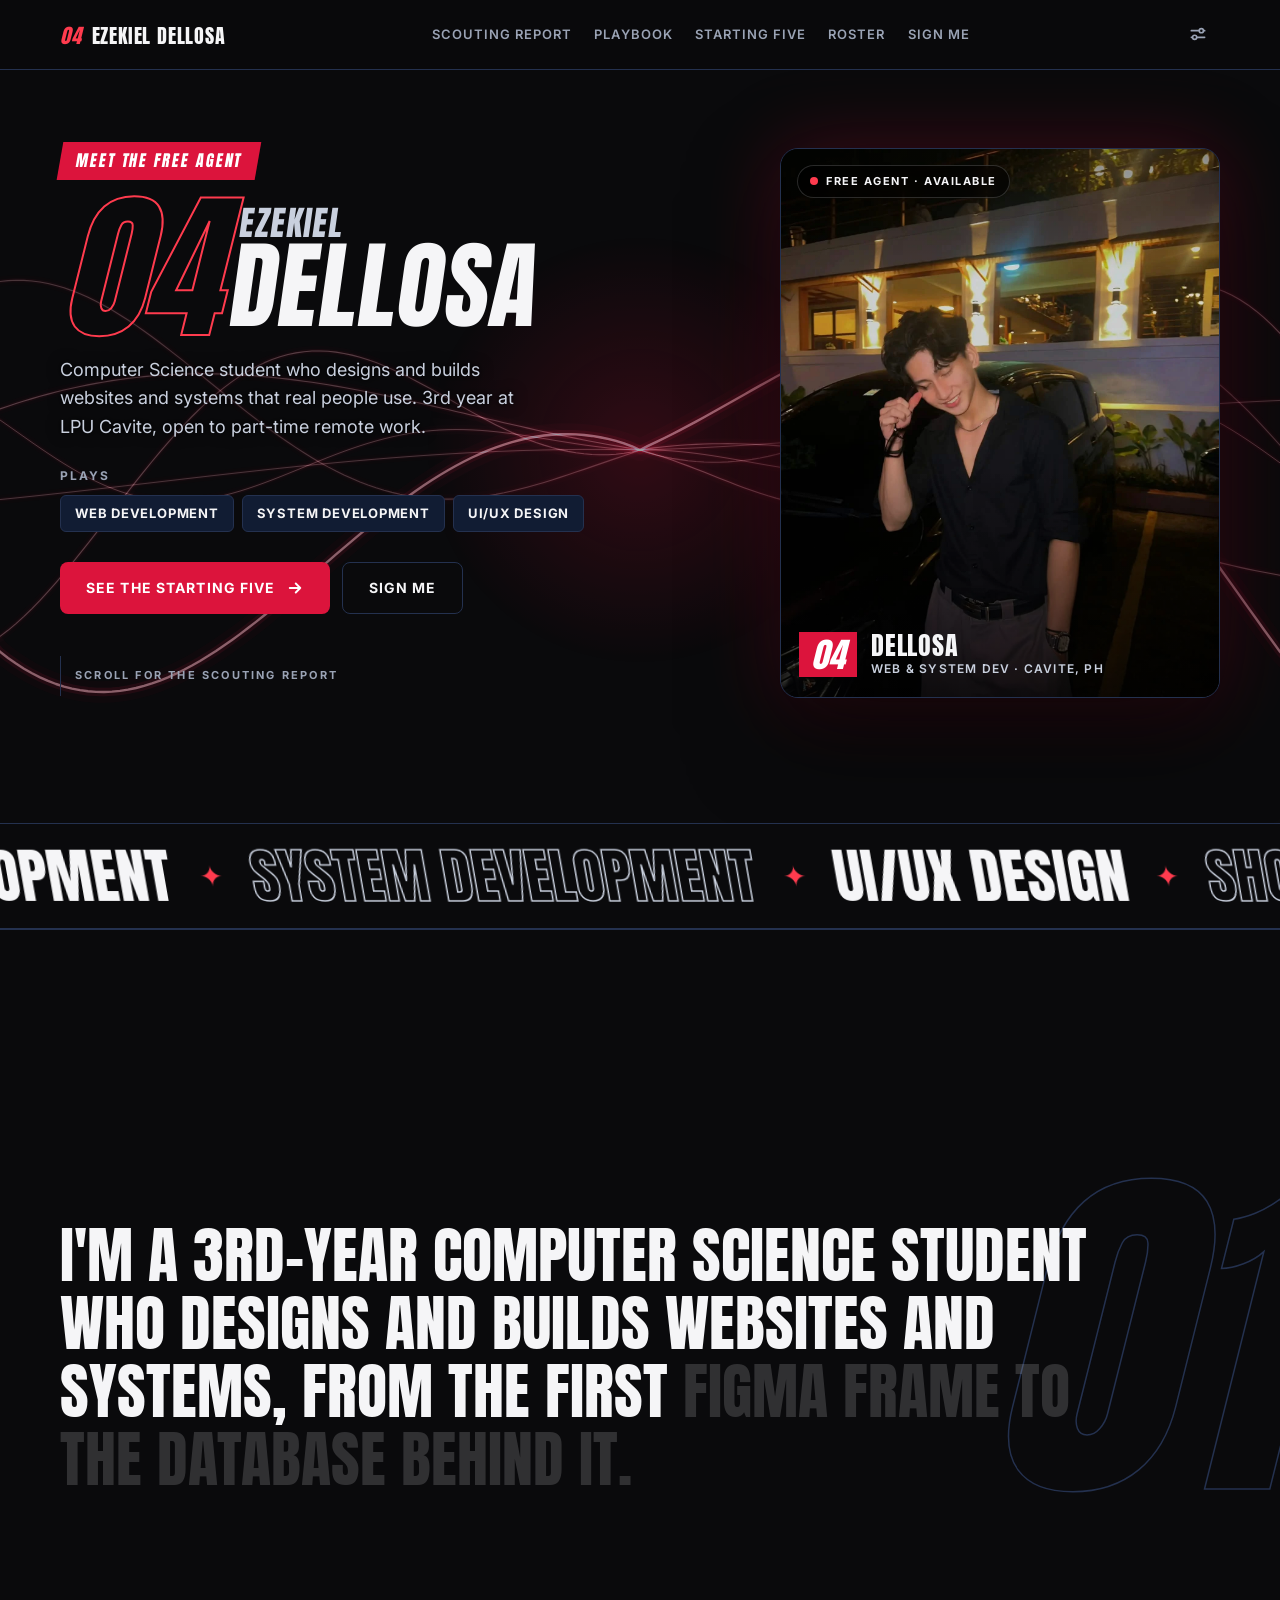
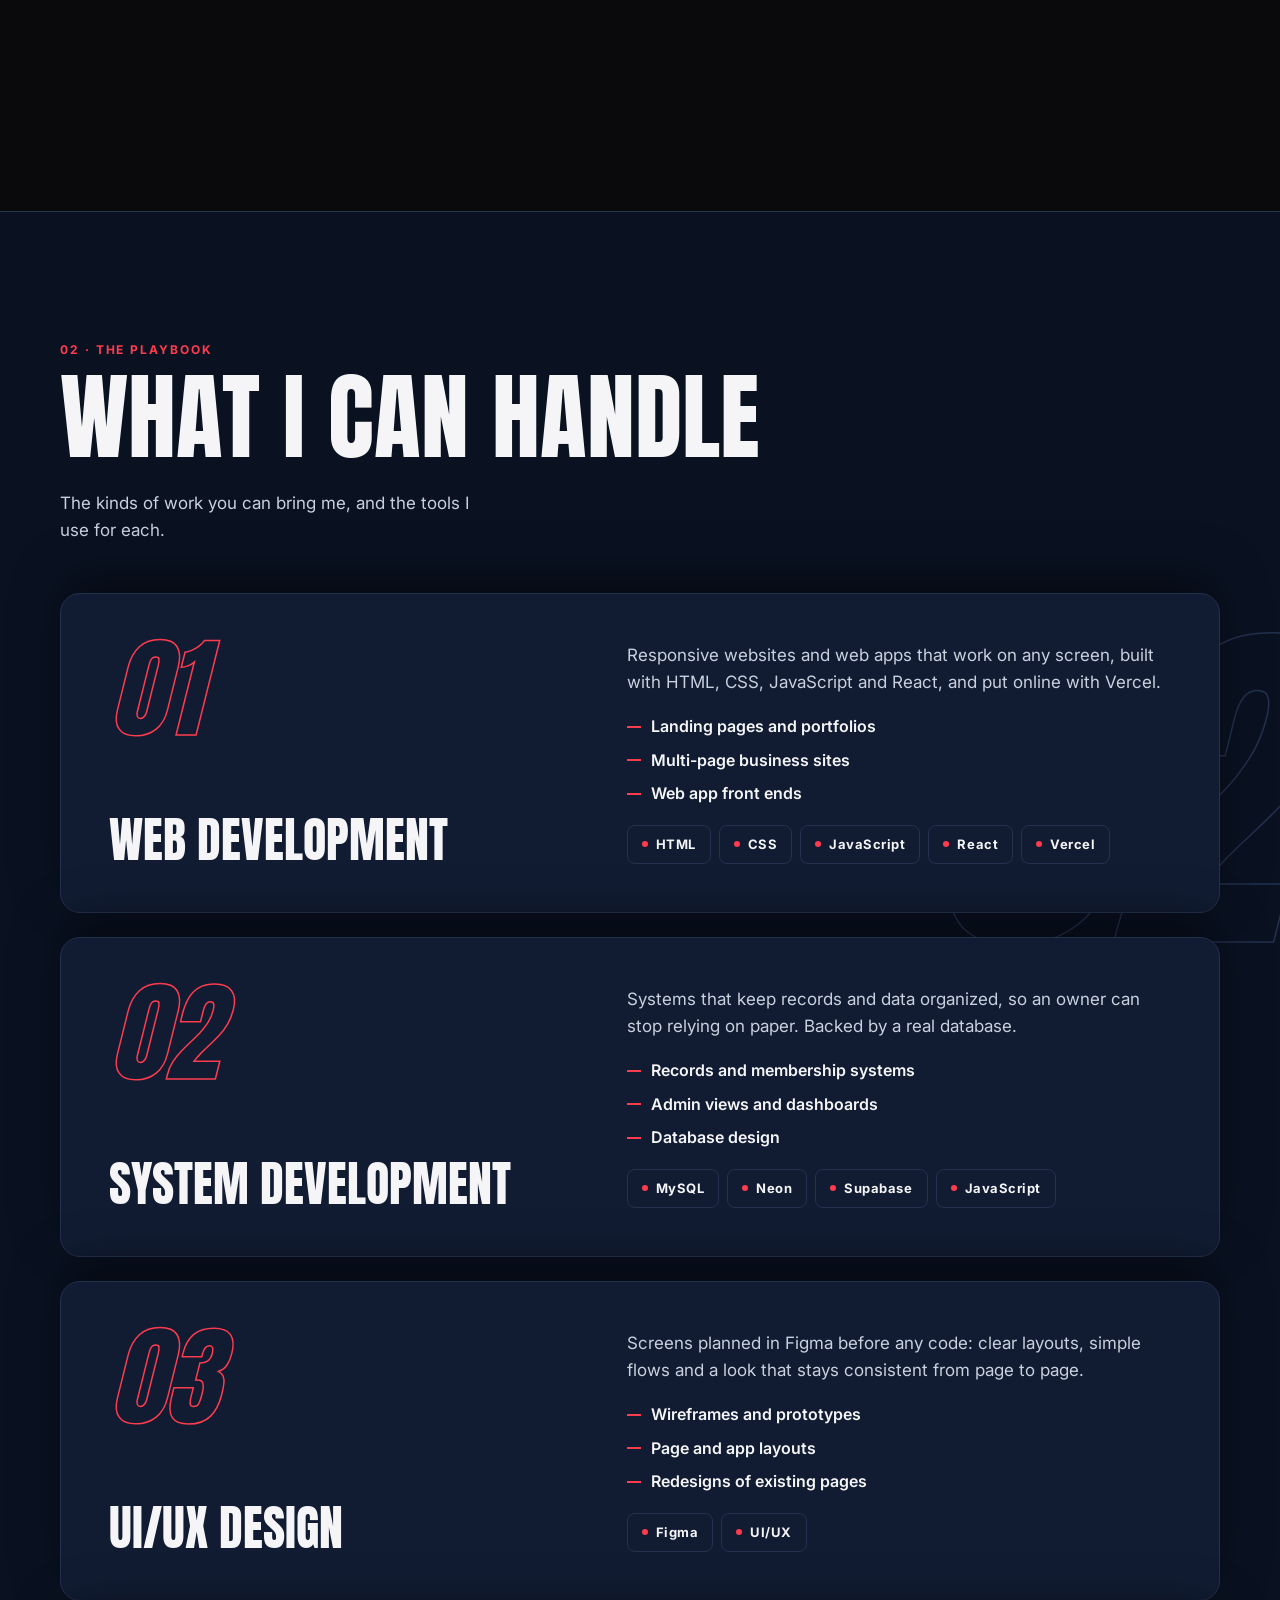
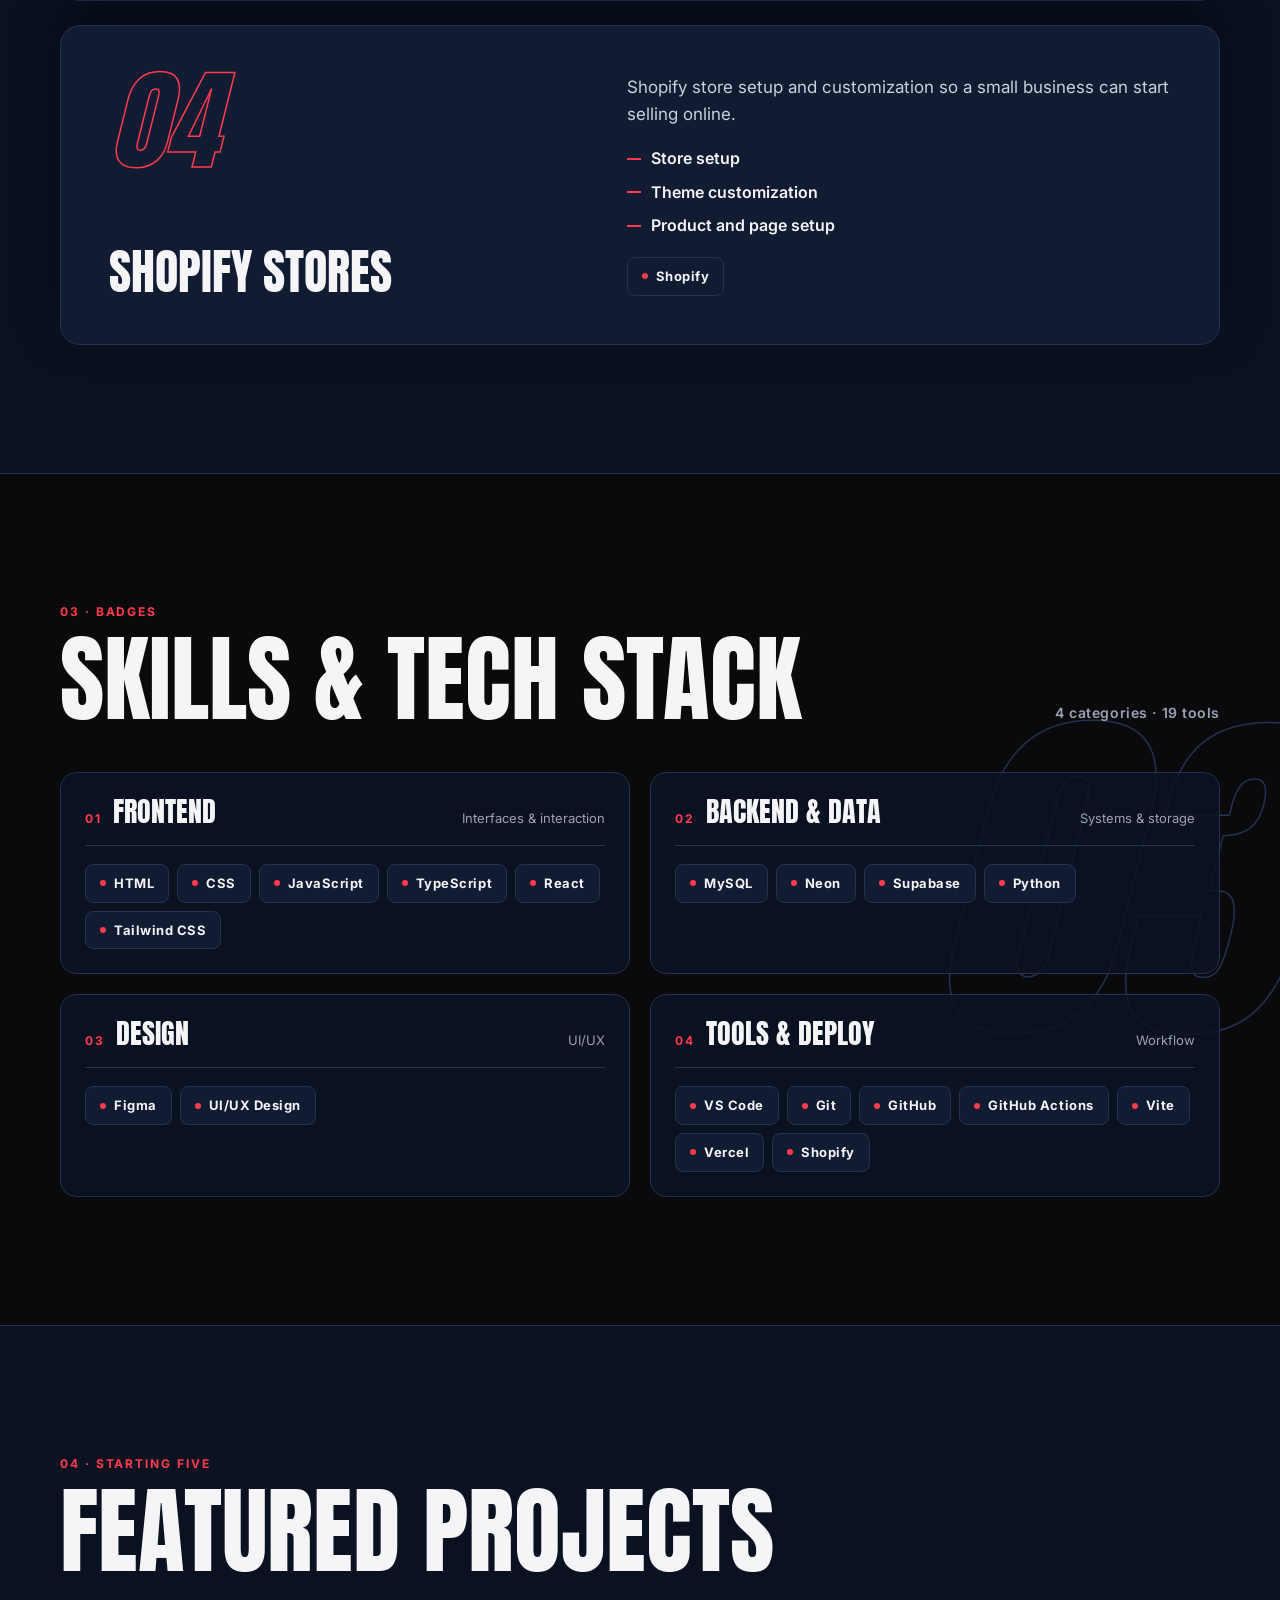
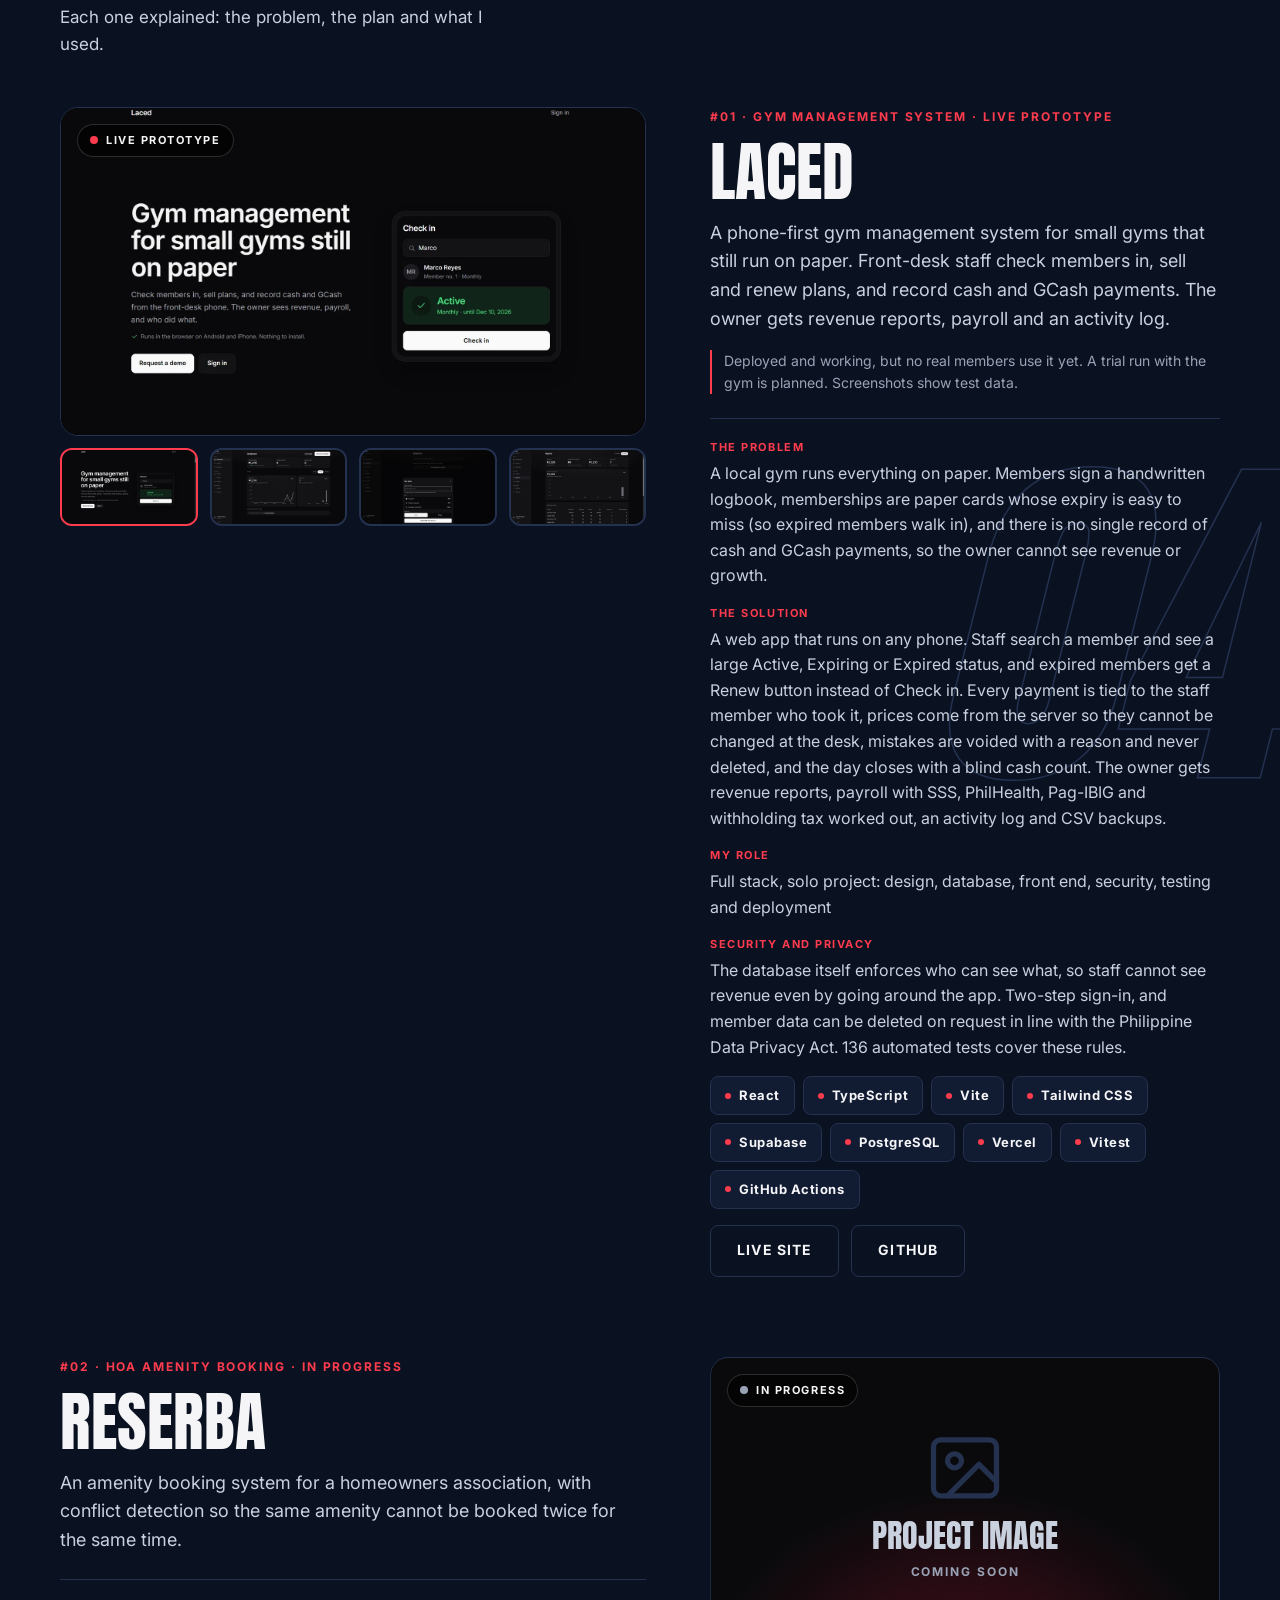
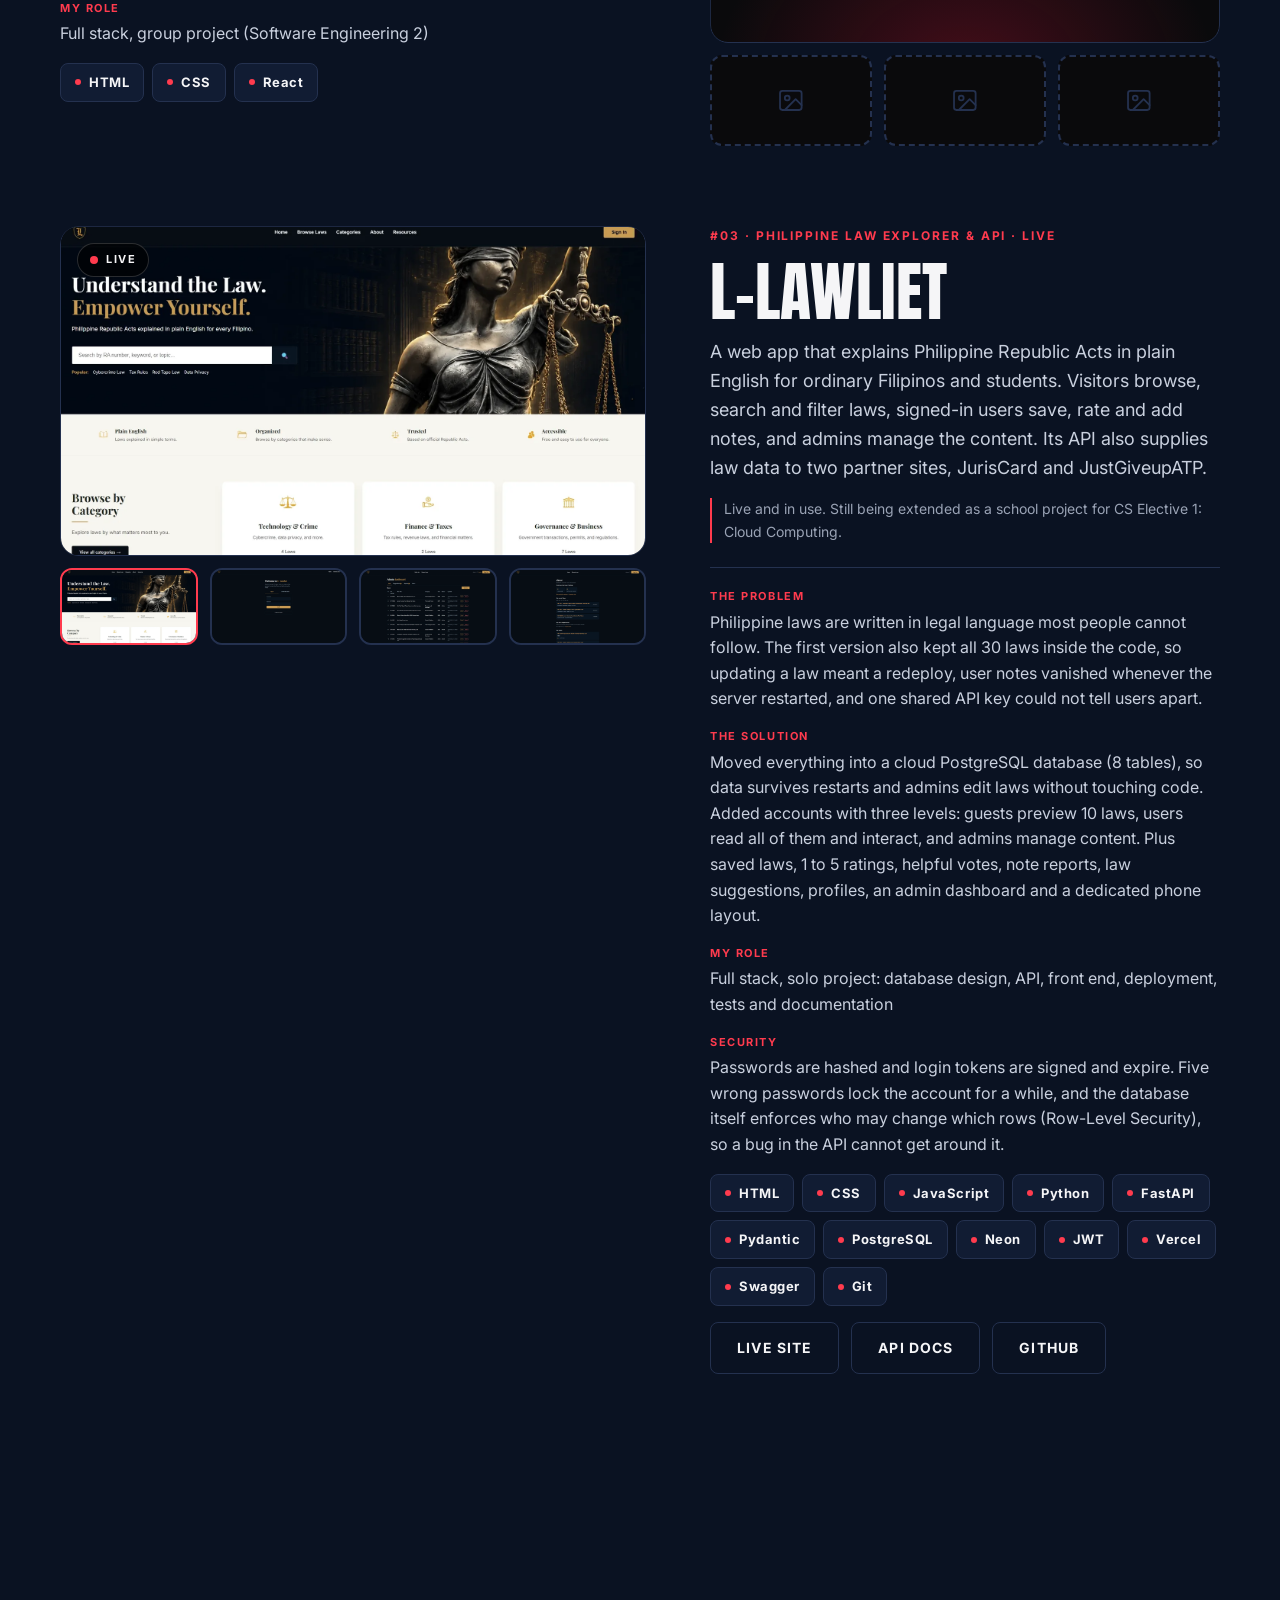
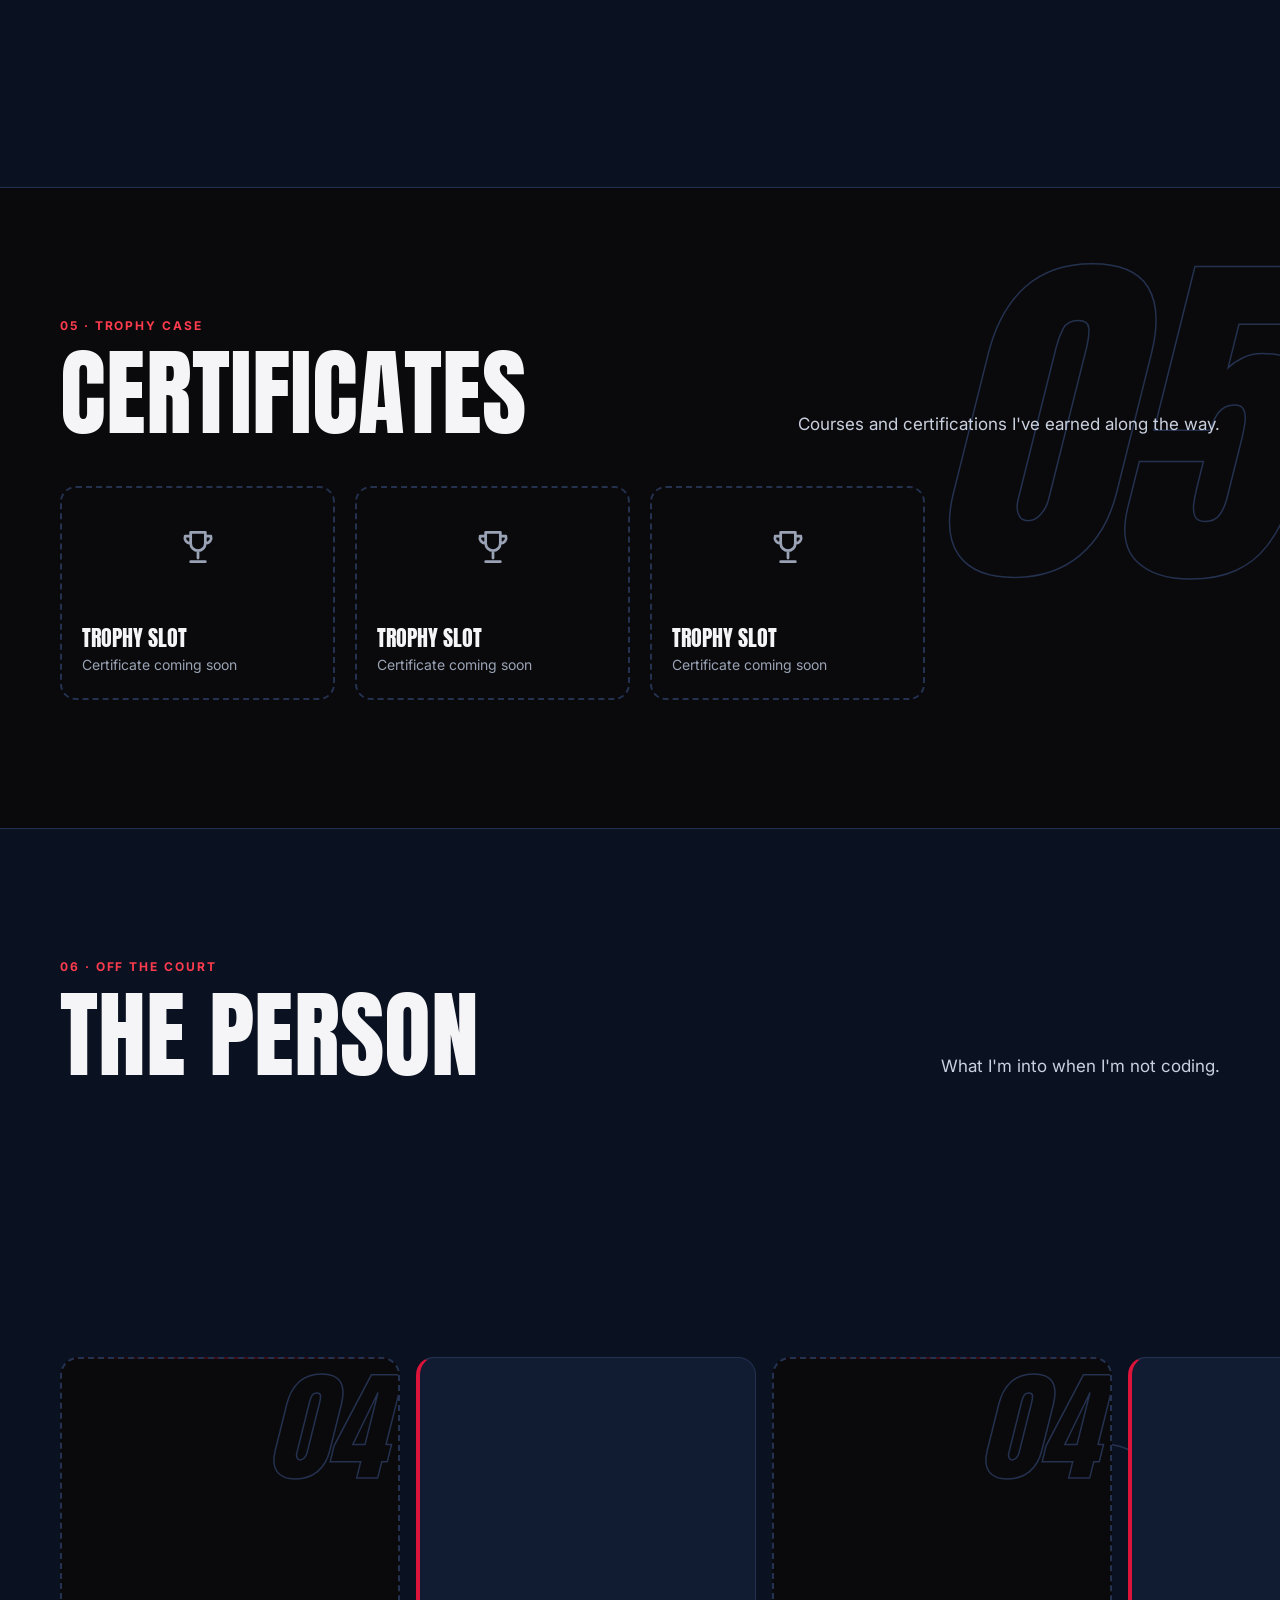
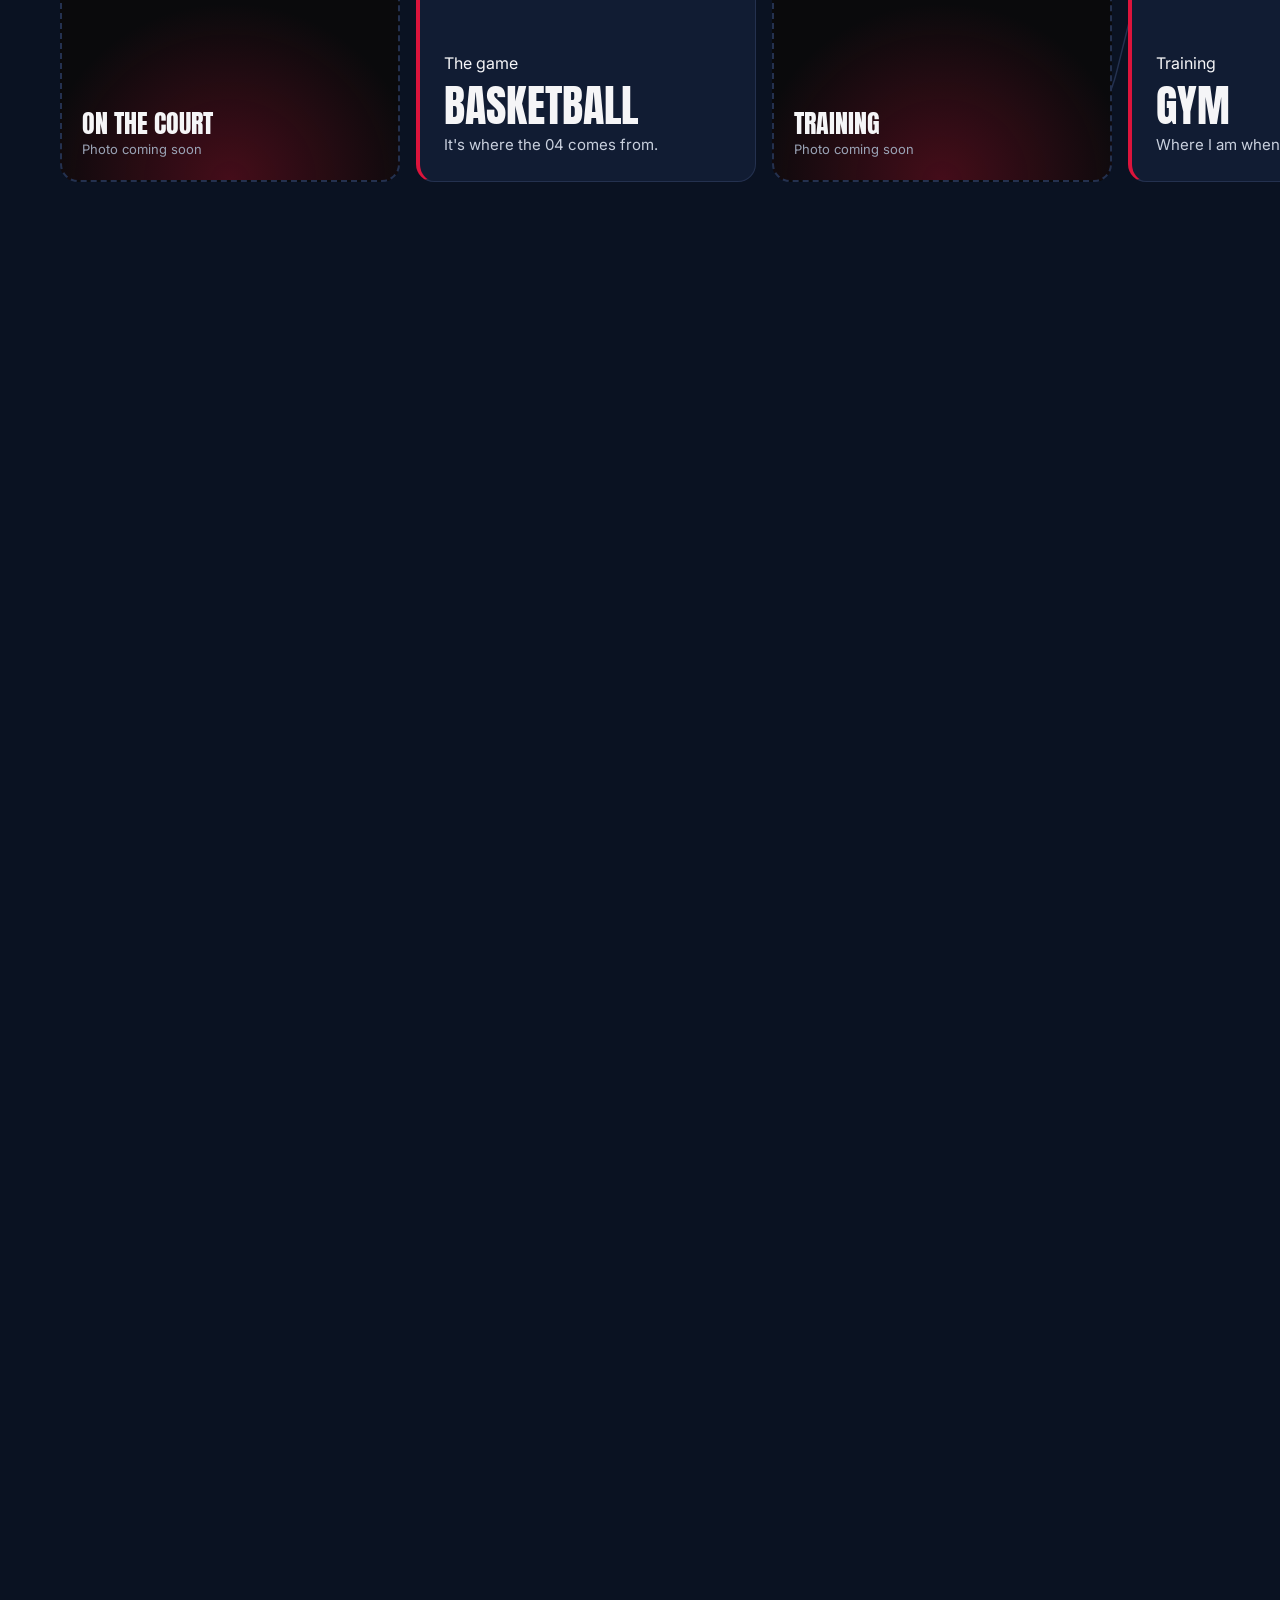
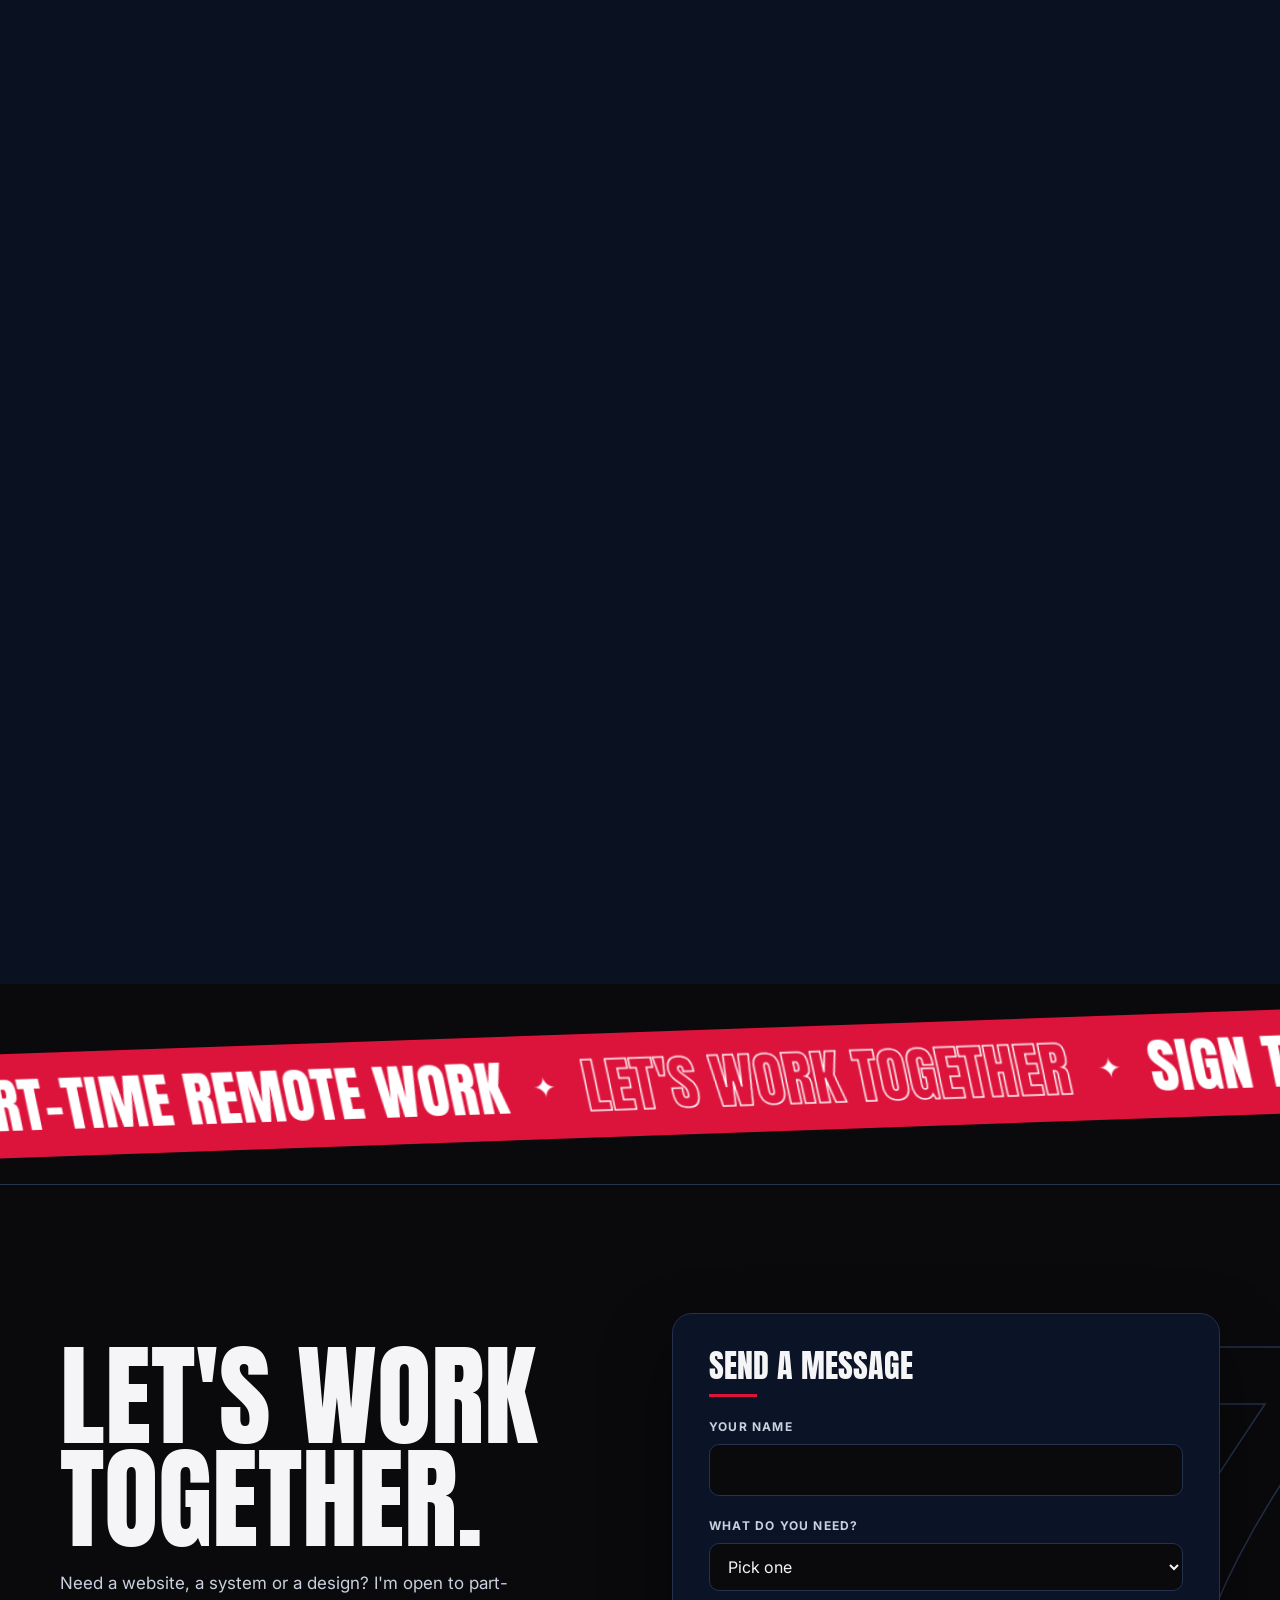
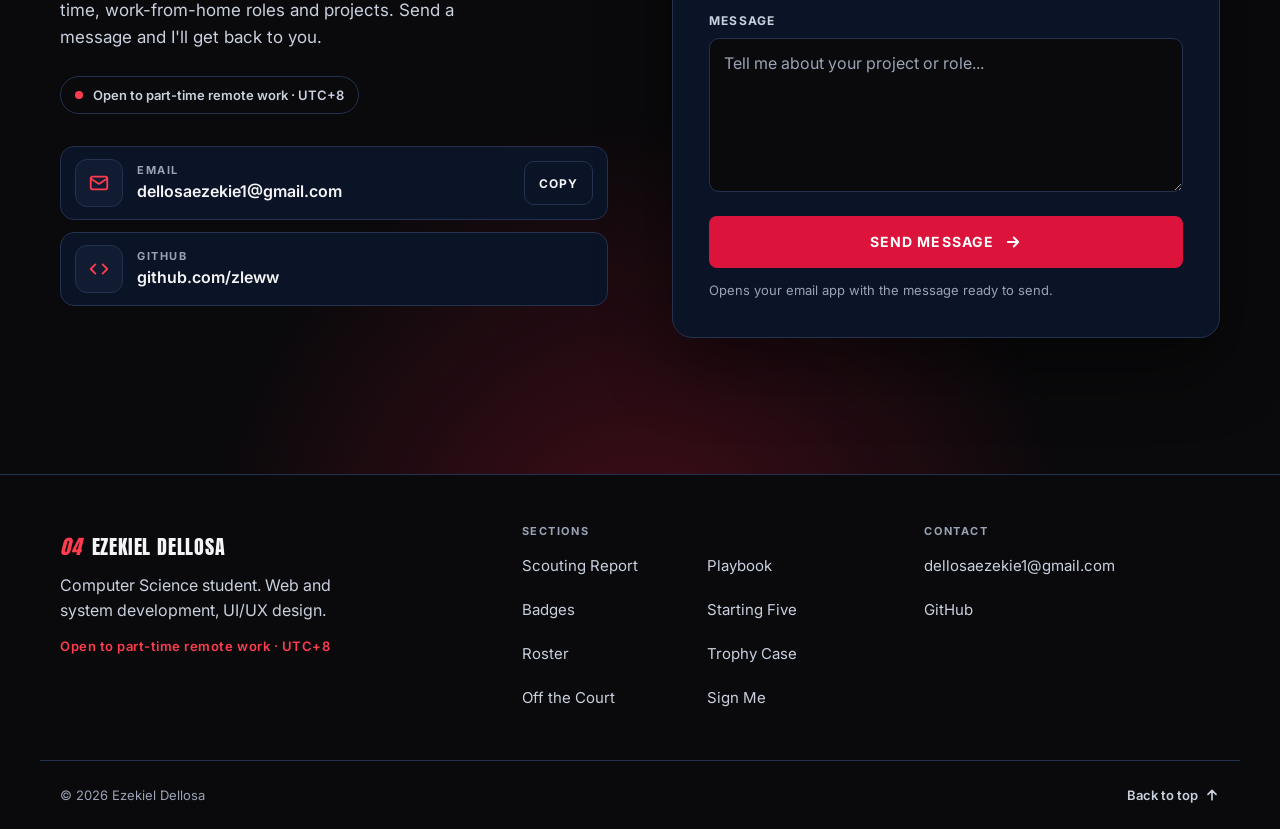
==== commit 5a55feee: "Add Laced and L-Lawliet case studies with screenshots, add skills, fix phone overflow" ====
--- a/index.html
+++ b/index.html
@@ -292,7 +292,7 @@
             <p class="eyebrow eyebrow--hi" data-reveal>03 · Badges</p>
             <h2 class="section__title split" data-reveal>Skills &amp; tech stack</h2>
           </div>
-          <p class="section__count" data-reveal style="--d: 120ms">4 categories · 15 tools</p>
+          <p class="section__count" data-reveal style="--d: 120ms">4 categories · 19 tools</p>
         </div>
 
         <div class="stack">
@@ -303,7 +303,7 @@
               <span class="stack__sub">Interfaces &amp; interaction</span>
             </div>
             <ul class="chips">
-              <li>HTML</li><li>CSS</li><li>JavaScript</li><li>React</li>
+              <li>HTML</li><li>CSS</li><li>JavaScript</li><li>TypeScript</li><li>React</li><li>Tailwind CSS</li>
             </ul>
           </div>
 
@@ -336,7 +336,7 @@
               <span class="stack__sub">Workflow</span>
             </div>
             <ul class="chips">
-              <li>VS Code</li><li>Git</li><li>GitHub</li><li>Vercel</li><li>Shopify</li>
+              <li>VS Code</li><li>Git</li><li>GitHub</li><li>GitHub Actions</li><li>Vite</li><li>Vercel</li><li>Shopify</li>
             </ul>
           </div>
         </div>
--- a/css/style.css
+++ b/css/style.css
@@ -1458,7 +1458,8 @@
 
 .case__media {
   position: relative;
-  aspect-ratio: 16 / 11;
+  /* same shape as a laptop screenshot so nothing gets cut off */
+  aspect-ratio: 16 / 9;
   overflow: hidden;
   background:
     radial-gradient(70% 90% at 50% 110%, var(--glow), transparent 70%),
@@ -1477,10 +1478,10 @@
   clip-path: inset(0 0 0 0 round 18px);
 }
 
-/* taller than the box so it can drift without showing gaps */
+/* a bit taller than the box so it can drift without showing gaps */
 .case__frame {
   position: absolute;
-  inset: -8% 0;
+  inset: -3% 0;
 }
 
 .case__frame img {
@@ -1527,12 +1528,13 @@
 
 .case__thumbs {
   display: grid;
-  grid-template-columns: repeat(3, 1fr);
+  grid-template-columns: repeat(var(--n, 3), 1fr);
   gap: 12px;
 }
 
 .case__thumb {
-  aspect-ratio: 16 / 11;
+  aspect-ratio: 16 / 9;
+  min-height: 48px;
   padding: 0;
   overflow: hidden;
   background: var(--bg);
@@ -1653,6 +1655,14 @@
 .case__summary {
   font-size: 18px;
   color: var(--soft);
+}
+
+/* small honest note, like "screens show test data" */
+.case__note {
+  padding-left: 12px;
+  border-left: 2px solid var(--hi);
+  font-size: 14px;
+  color: var(--muted);
 }
 
 .case__rows {
@@ -2330,6 +2340,13 @@
   .case {
     grid-template-columns: 1.15fr 1fr;
     gap: 64px;
+    align-items: start;
+  }
+
+  /* pictures stay in view while you read a long case study */
+  .case__visual {
+    position: sticky;
+    top: 100px;
   }
 
   .case:nth-child(even) .case__visual {
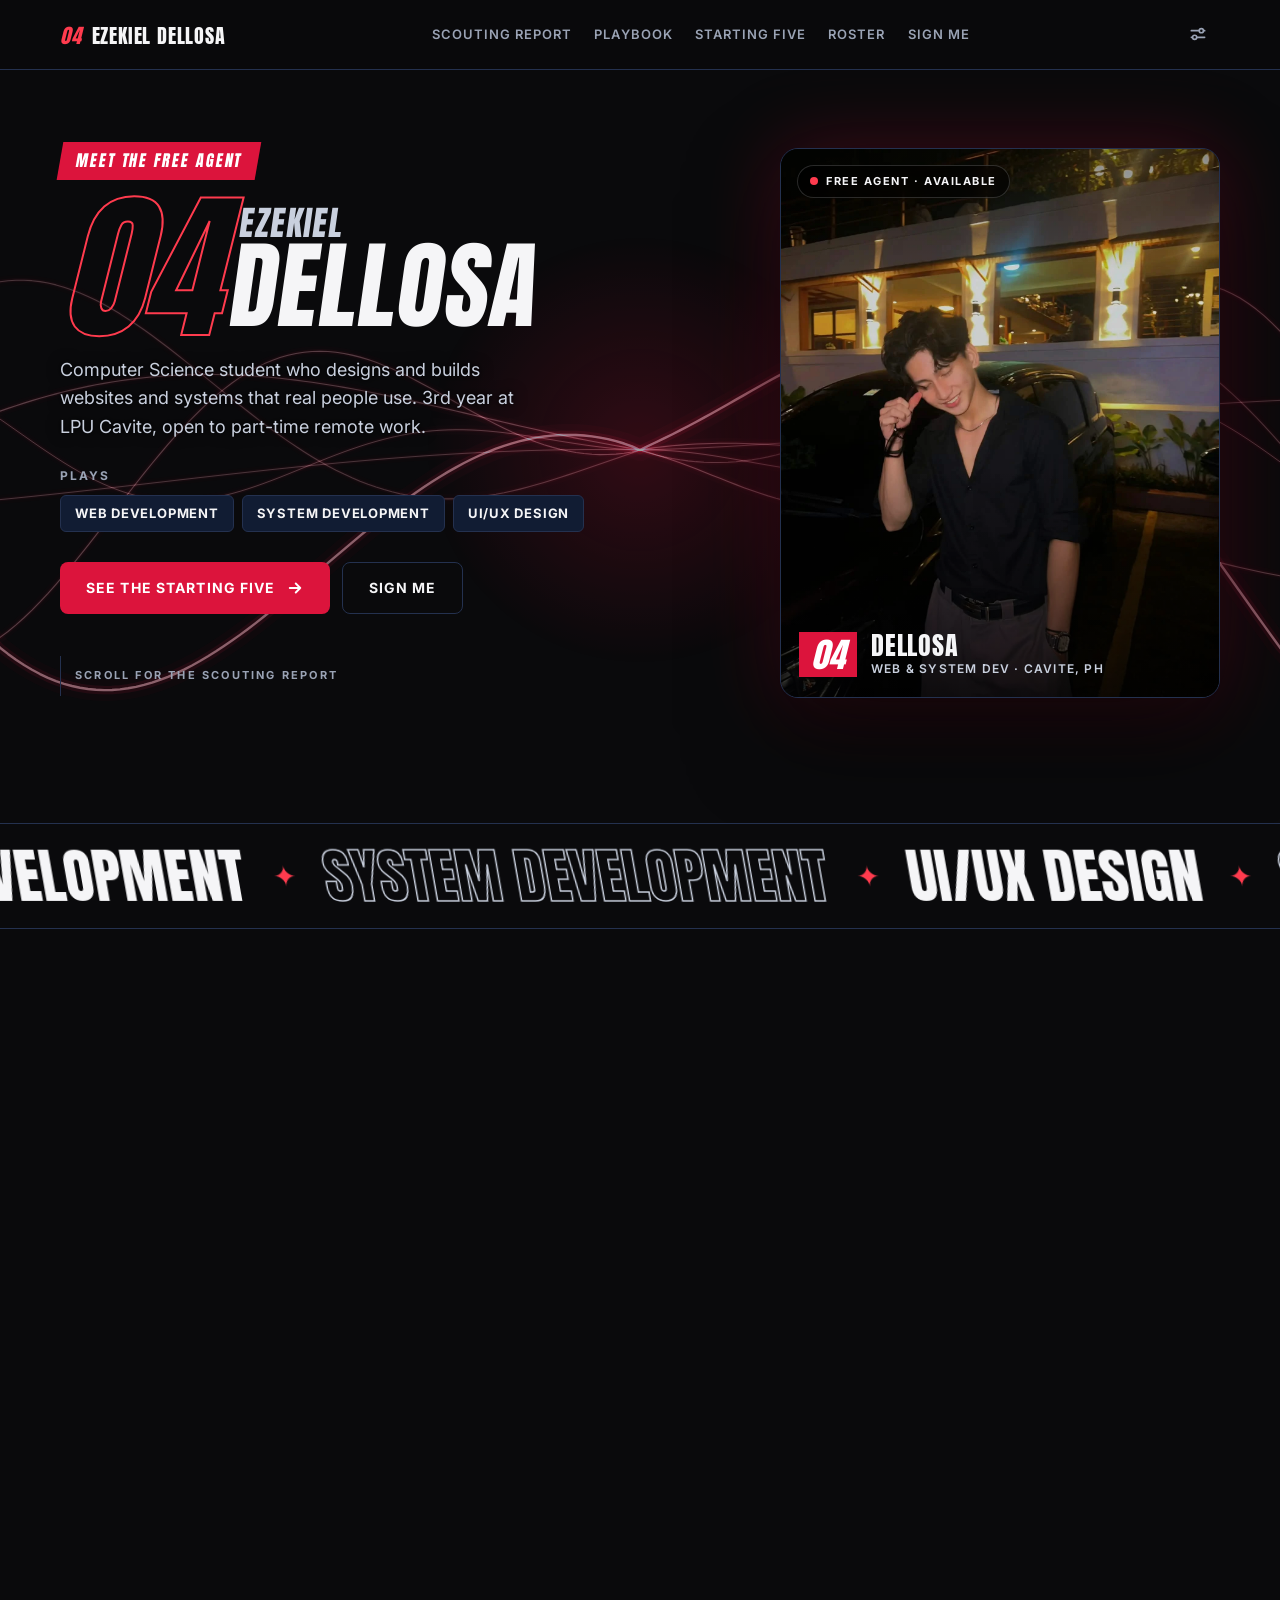
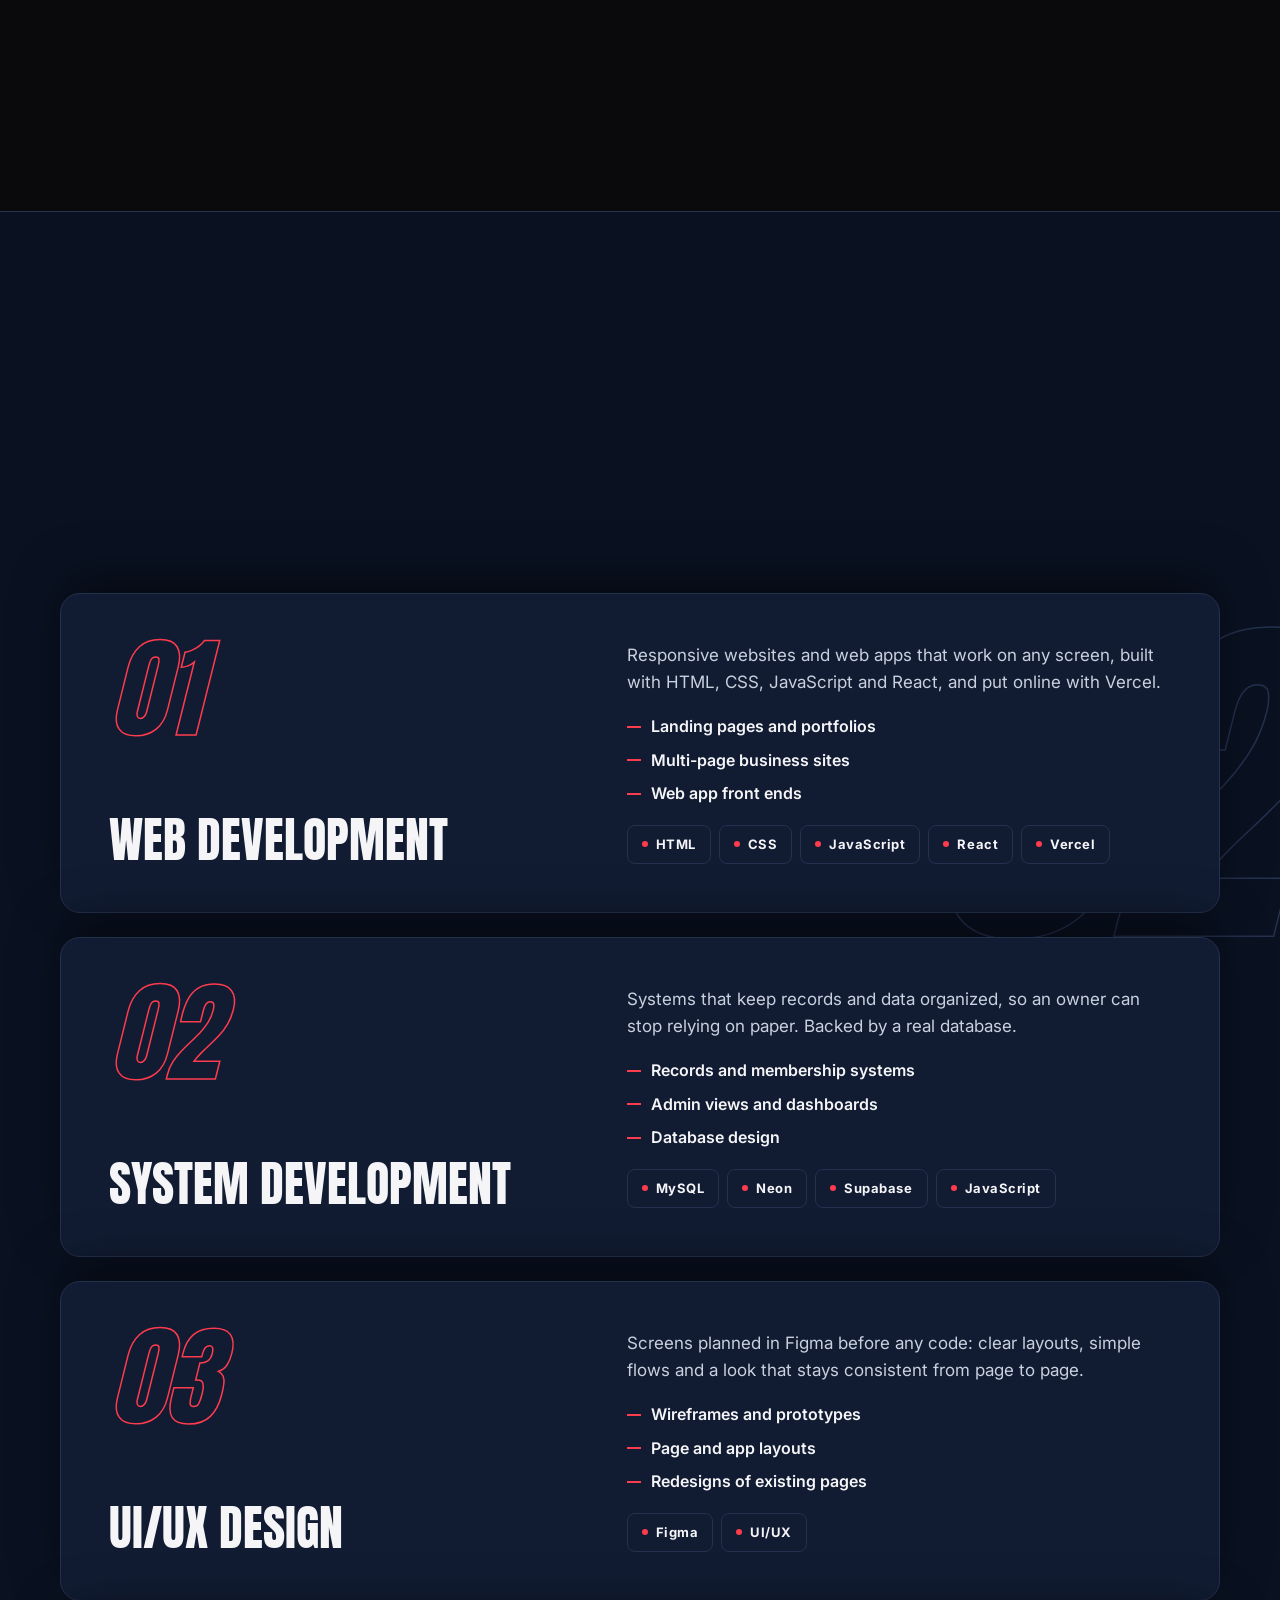
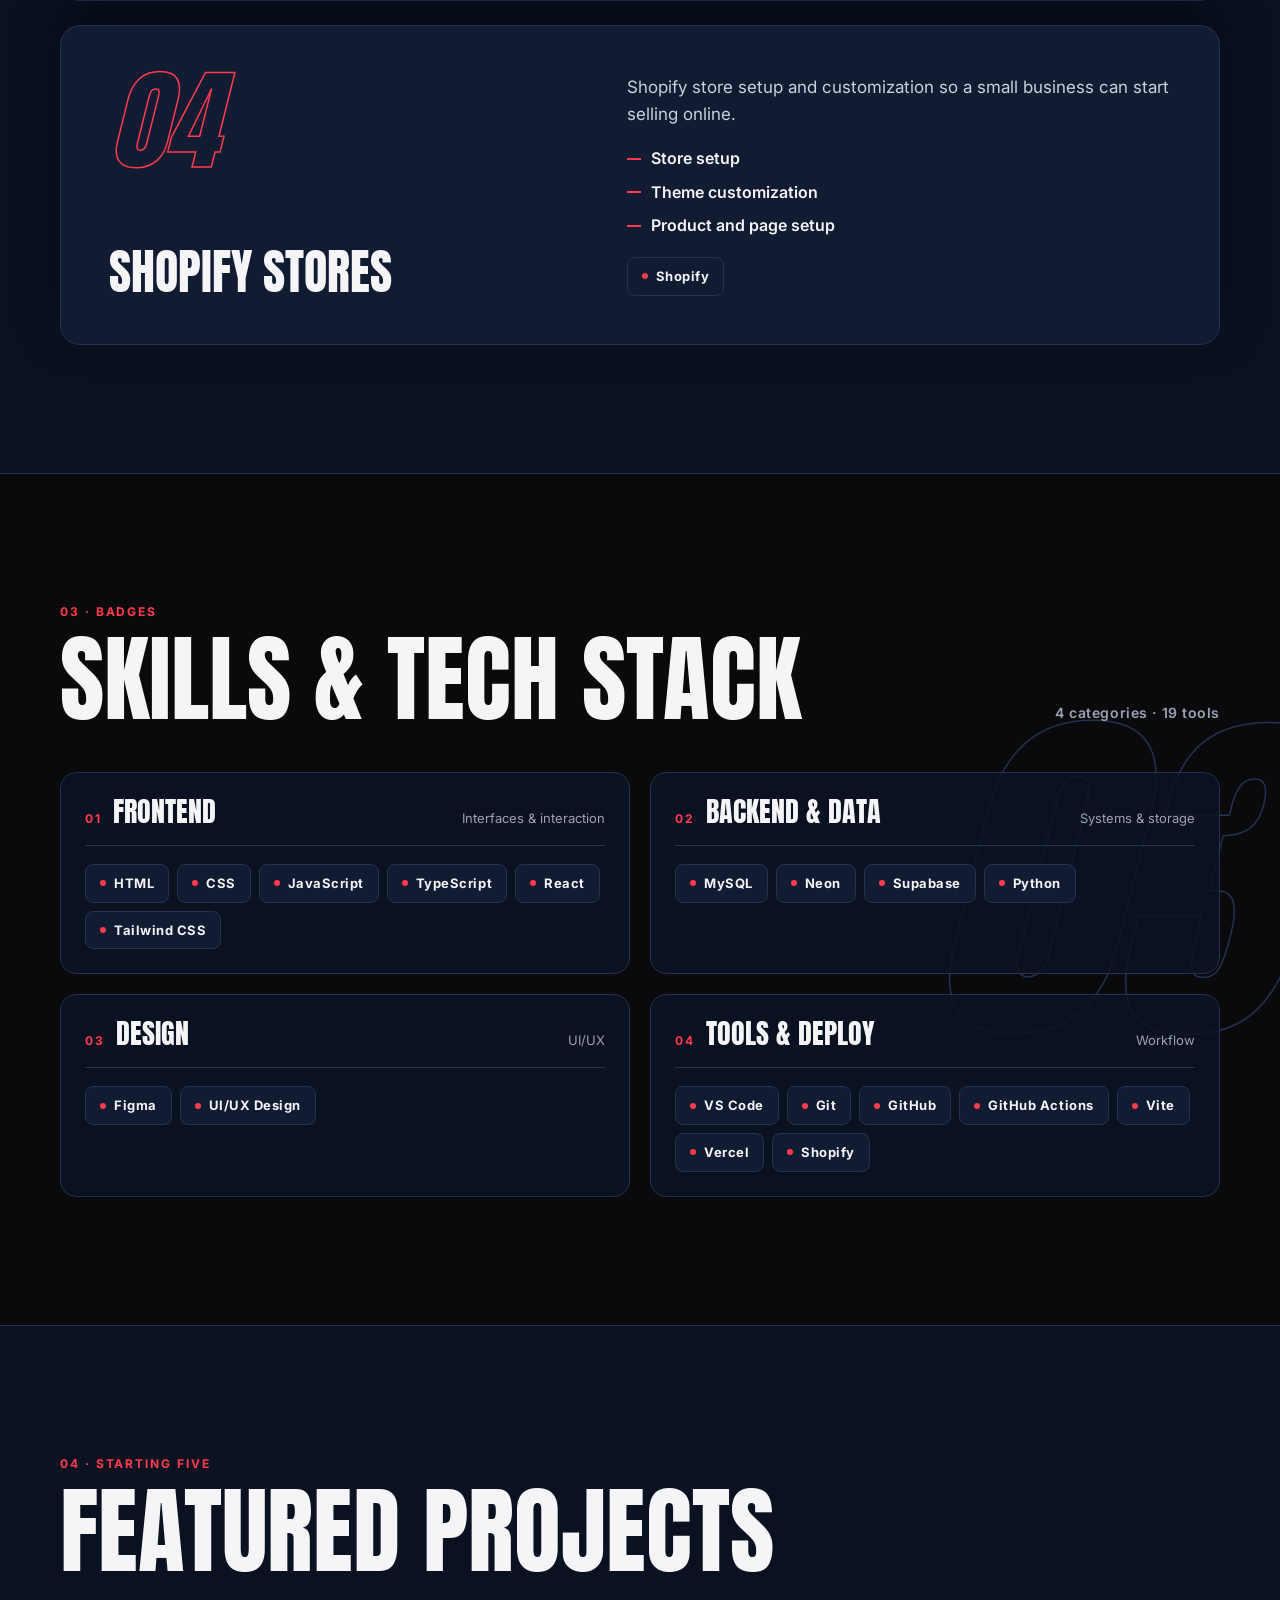
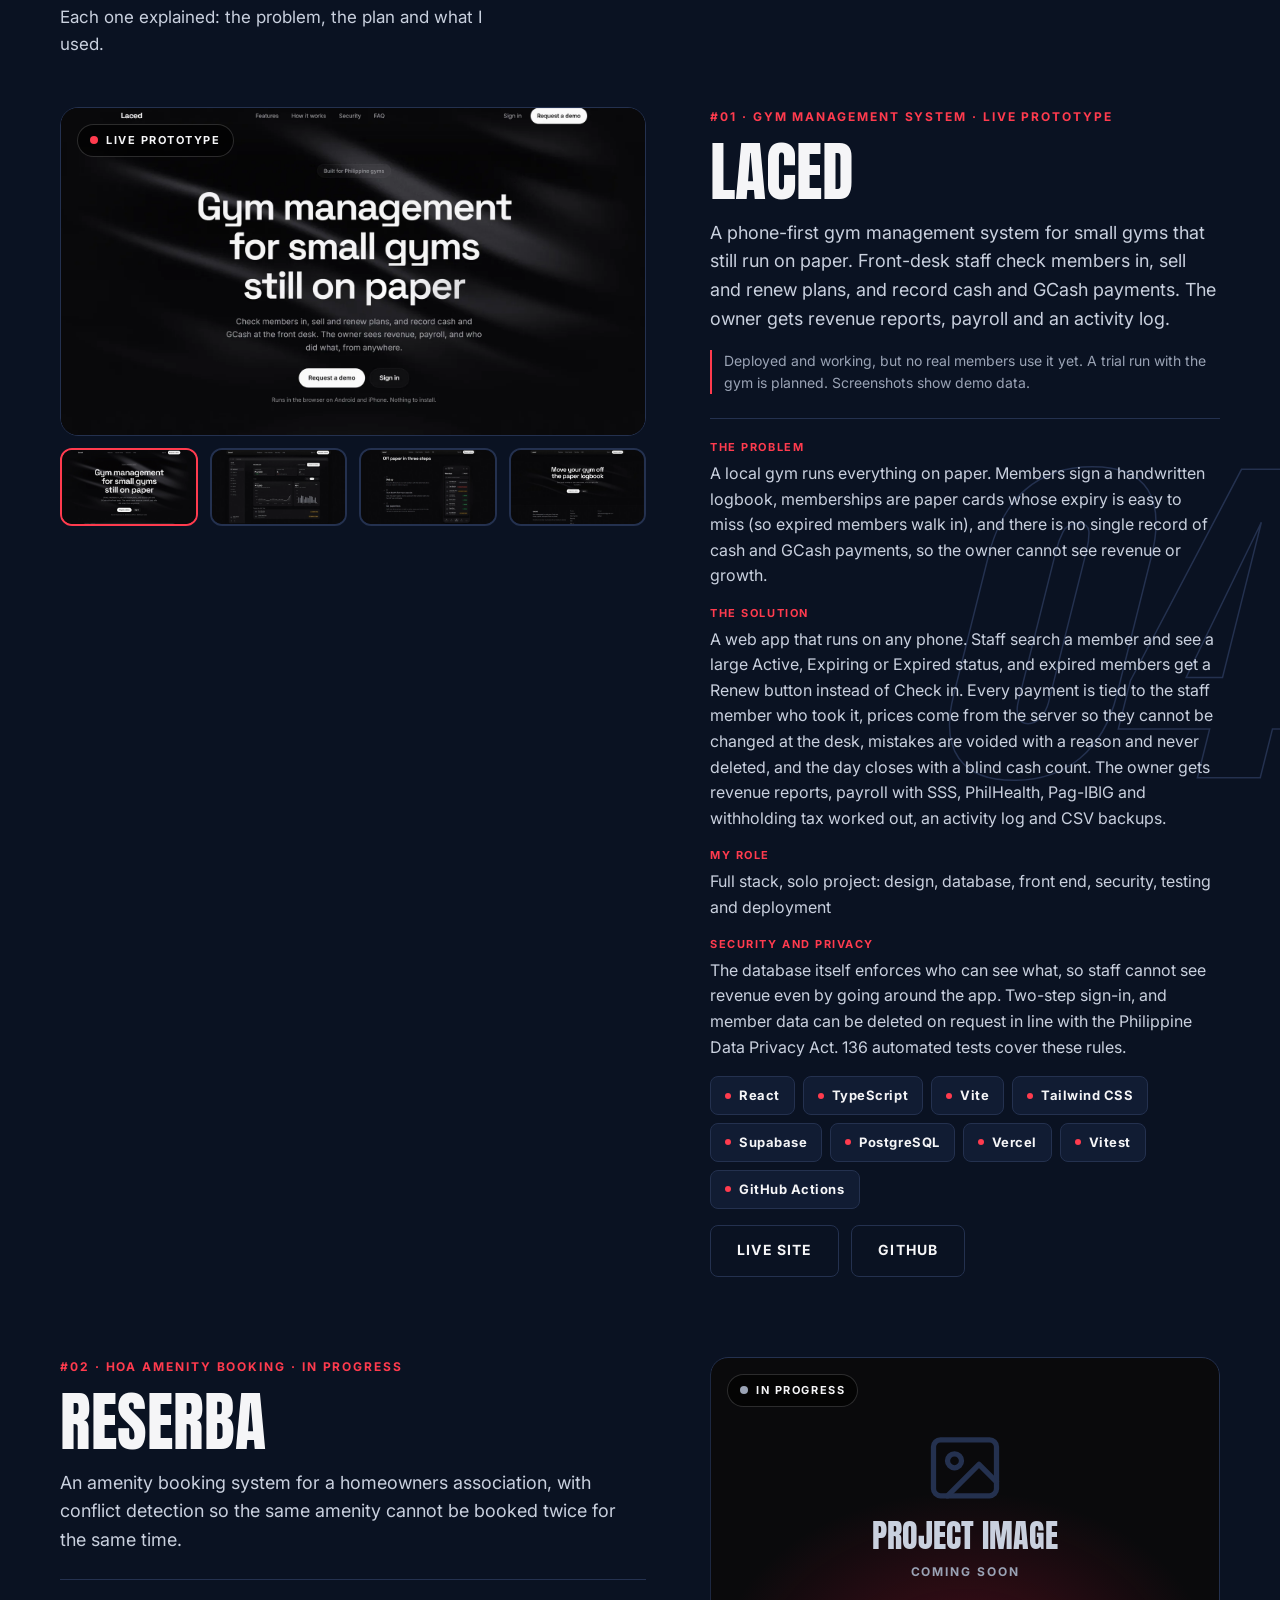
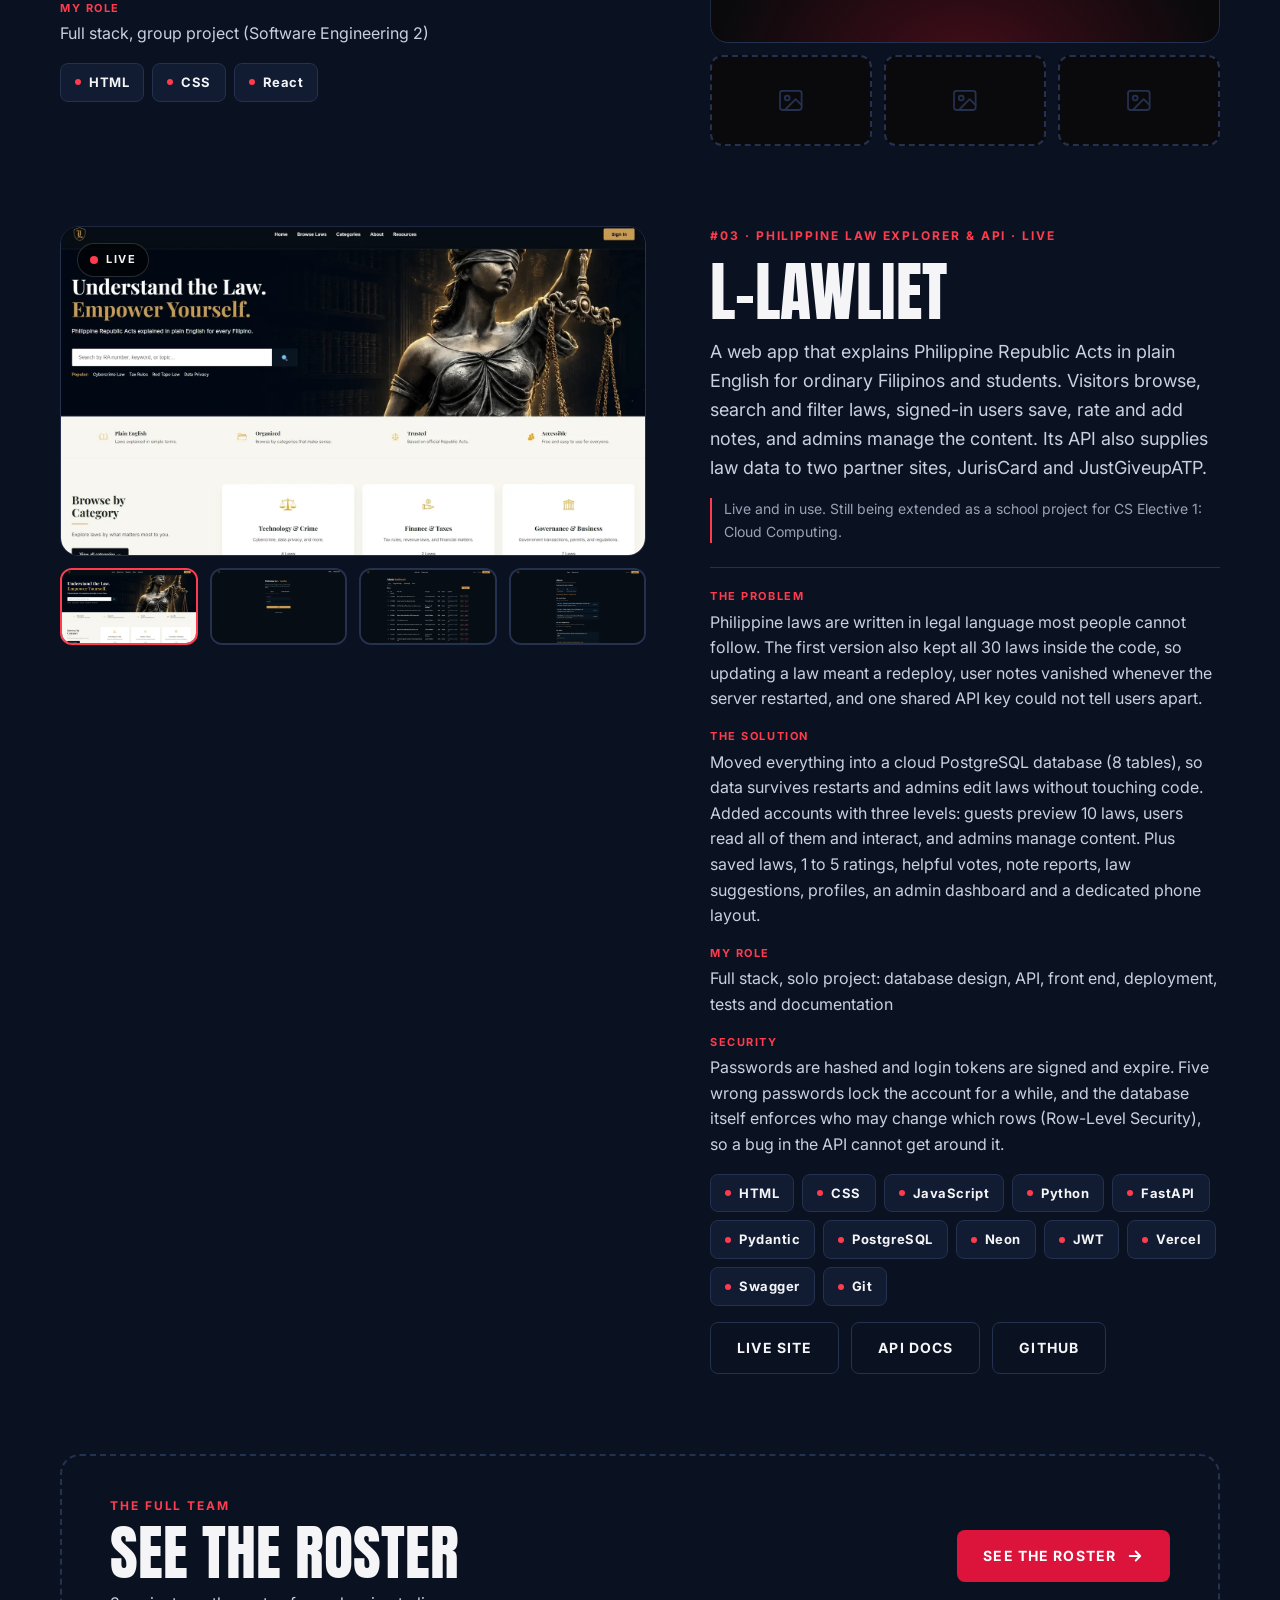
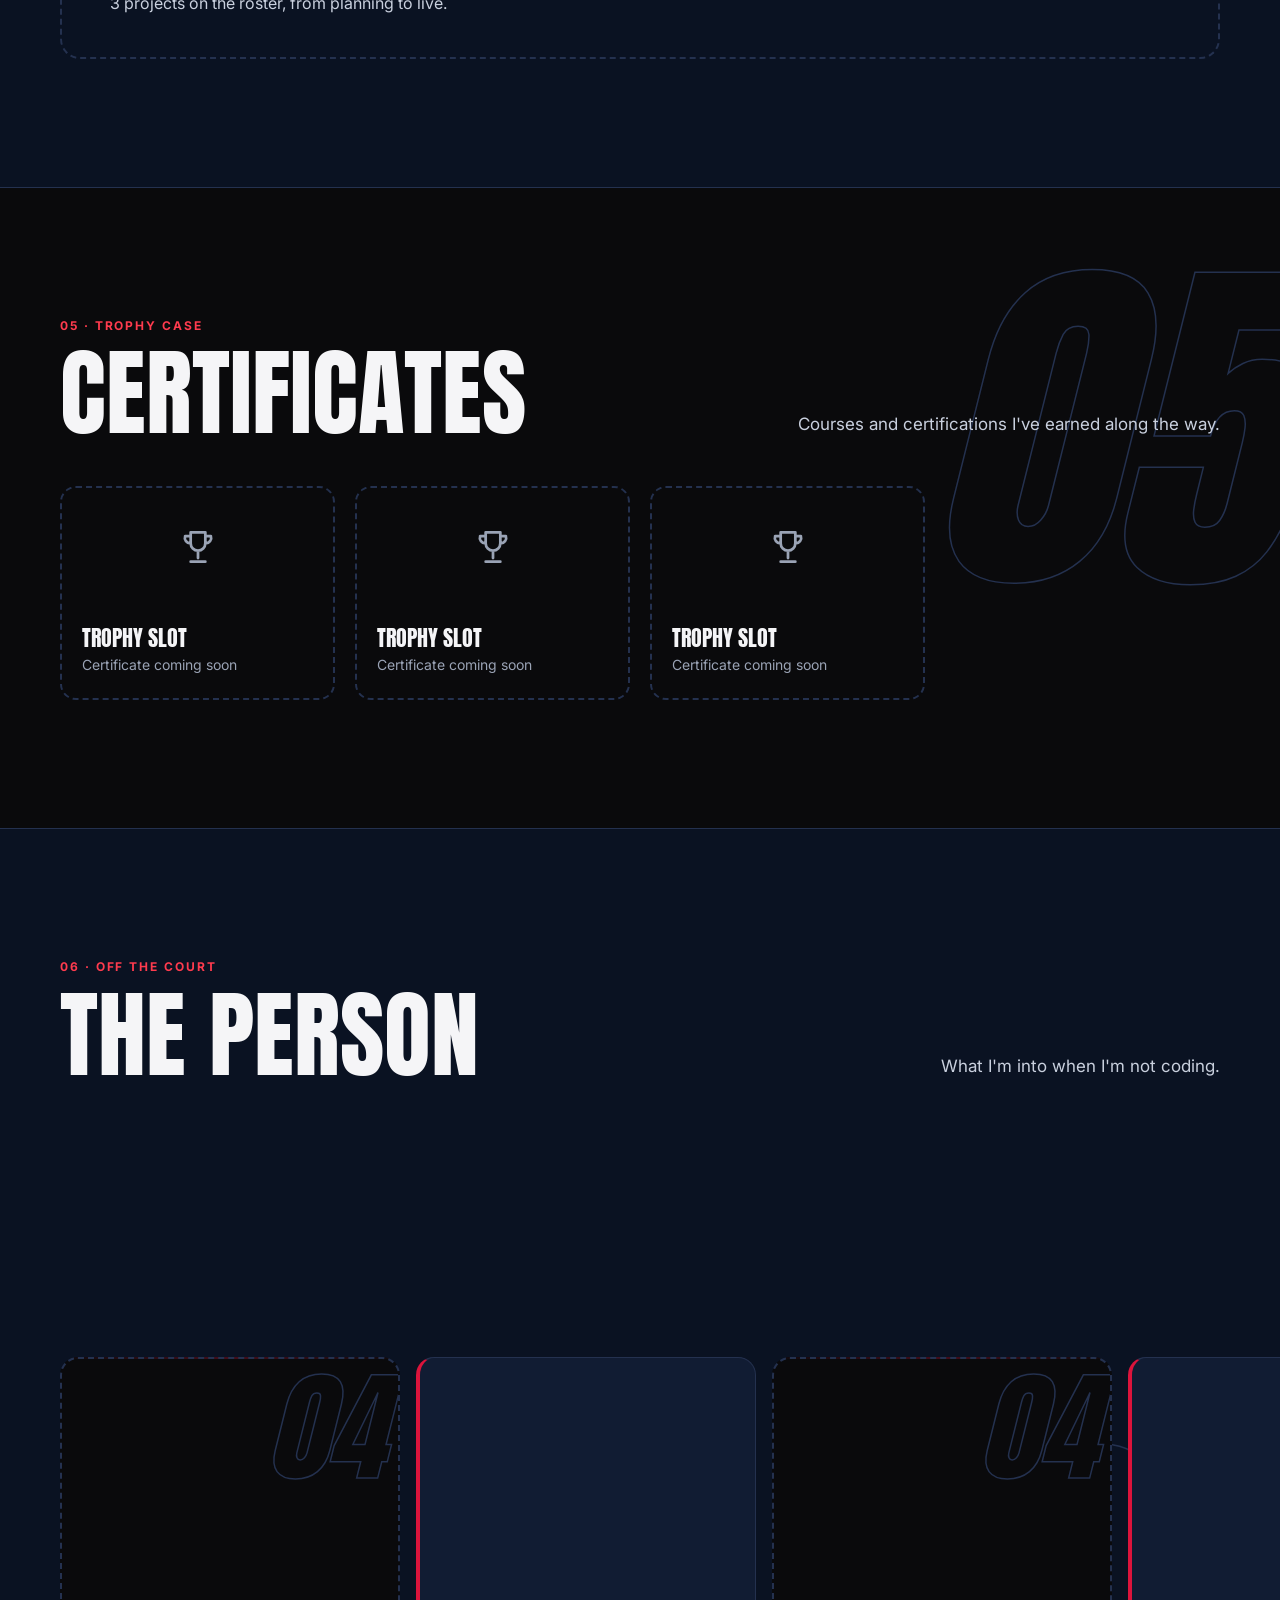
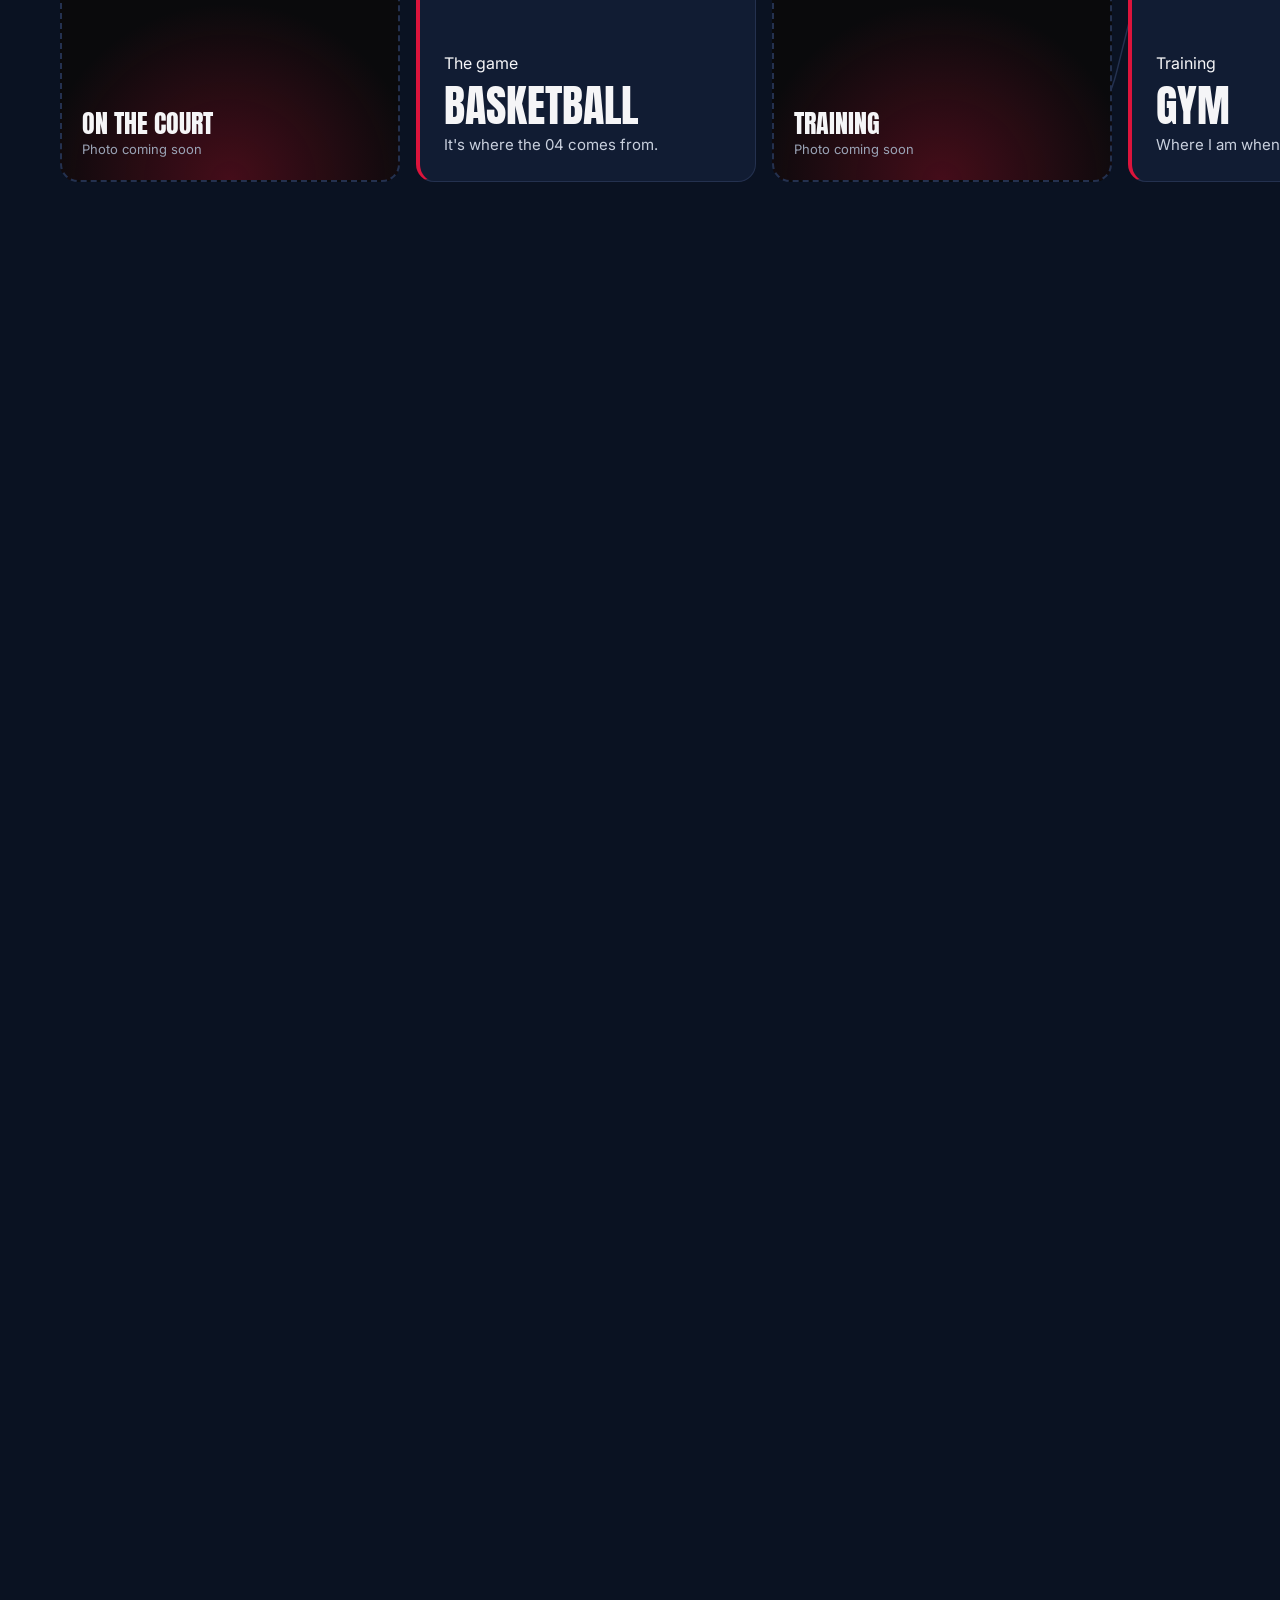
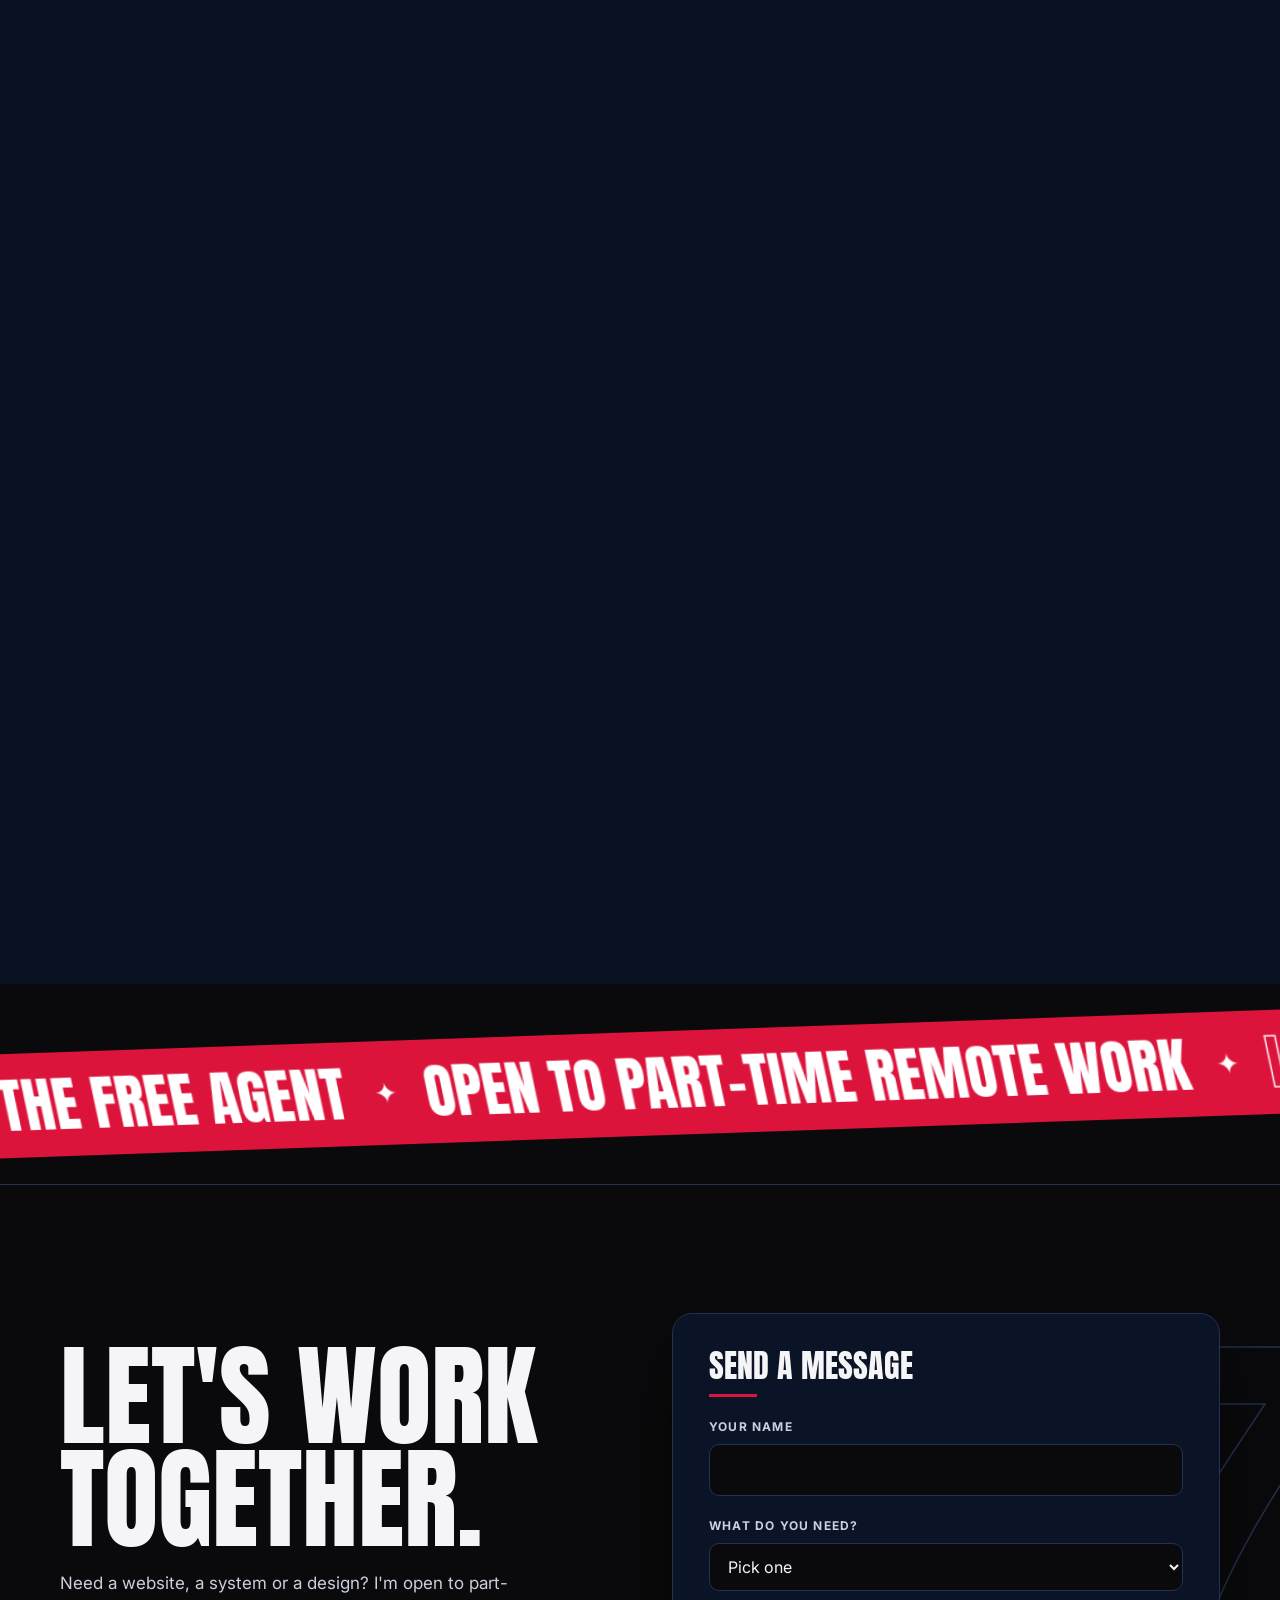
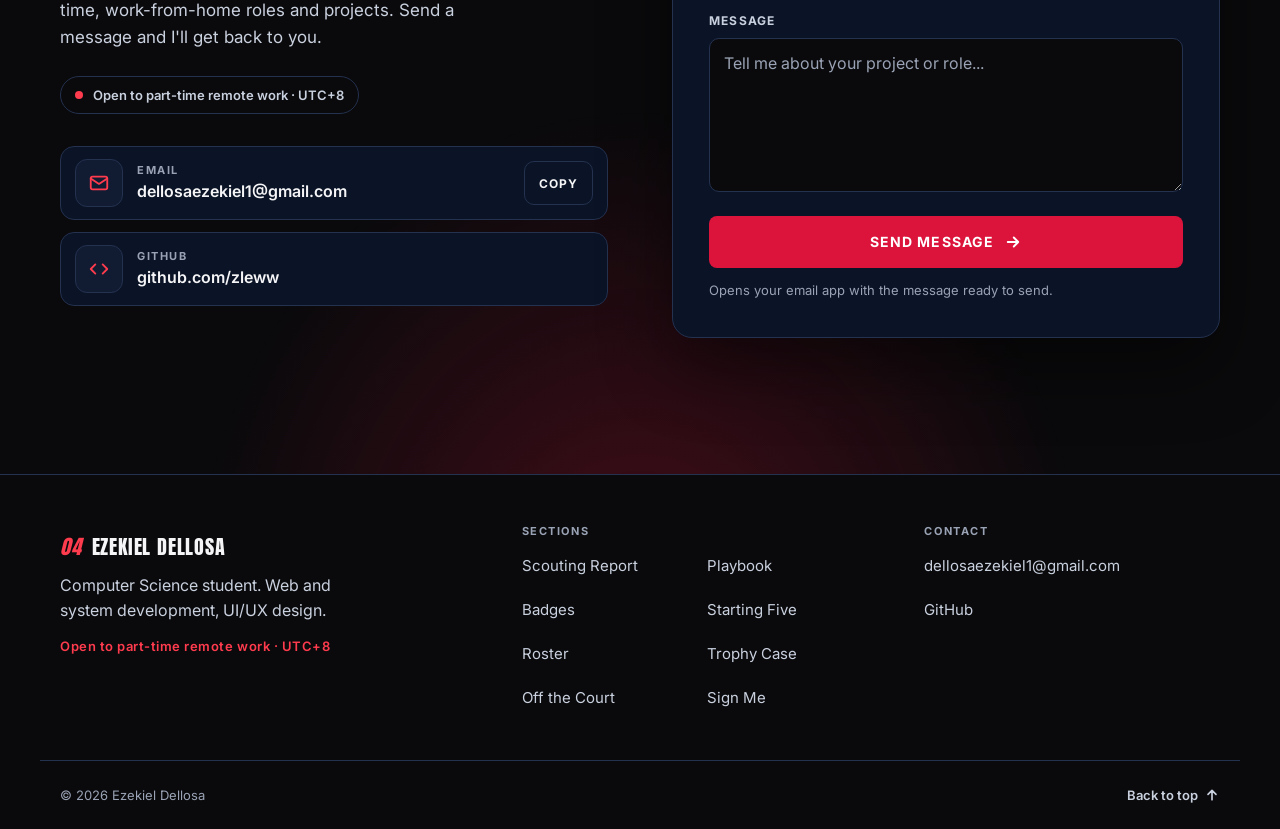
==== commit d9462352: "Update Laced links and screenshots, fix email address" ====
--- a/index.html
+++ b/index.html
@@ -493,11 +493,11 @@
               <span class="link-card__icon" aria-hidden="true">
                 <svg width="22" height="22" viewBox="0 0 24 24" fill="none" stroke="currentColor" stroke-width="2" stroke-linecap="round" stroke-linejoin="round"><rect x="3" y="5" width="18" height="14" rx="2"/><path d="m3 7 9 6 9-6"/></svg>
               </span>
-              <a class="link-card__main" href="mailto:dellosaezekie1@gmail.com">
+              <a class="link-card__main" href="mailto:dellosaezekiel1@gmail.com">
                 <span class="link-card__label">Email</span>
-                <span class="link-card__value">dellosaezekie1@<wbr>gmail.com</span>
+                <span class="link-card__value">dellosaezekiel1@<wbr>gmail.com</span>
               </a>
-              <button class="copy-btn" type="button" id="copy-email" data-copy="dellosaezekie1@gmail.com">Copy</button>
+              <button class="copy-btn" type="button" id="copy-email" data-copy="dellosaezekiel1@gmail.com">Copy</button>
             </li>
 
             <li class="link-card" data-reveal style="--d: 280ms">
@@ -585,7 +585,7 @@
       <div class="site-footer__col">
         <p class="site-footer__head">Contact</p>
         <ul>
-          <li><a href="mailto:dellosaezekie1@gmail.com">dellosaezekie1@gmail.com</a></li>
+          <li><a href="mailto:dellosaezekiel1@gmail.com">dellosaezekiel1@gmail.com</a></li>
           <li><a href="https://github.com/zleww" target="_blank" rel="noopener">GitHub</a></li>
           <!-- TODO: add my LinkedIn URL here
           <li><a href="" target="_blank" rel="noopener">LinkedIn</a></li>
